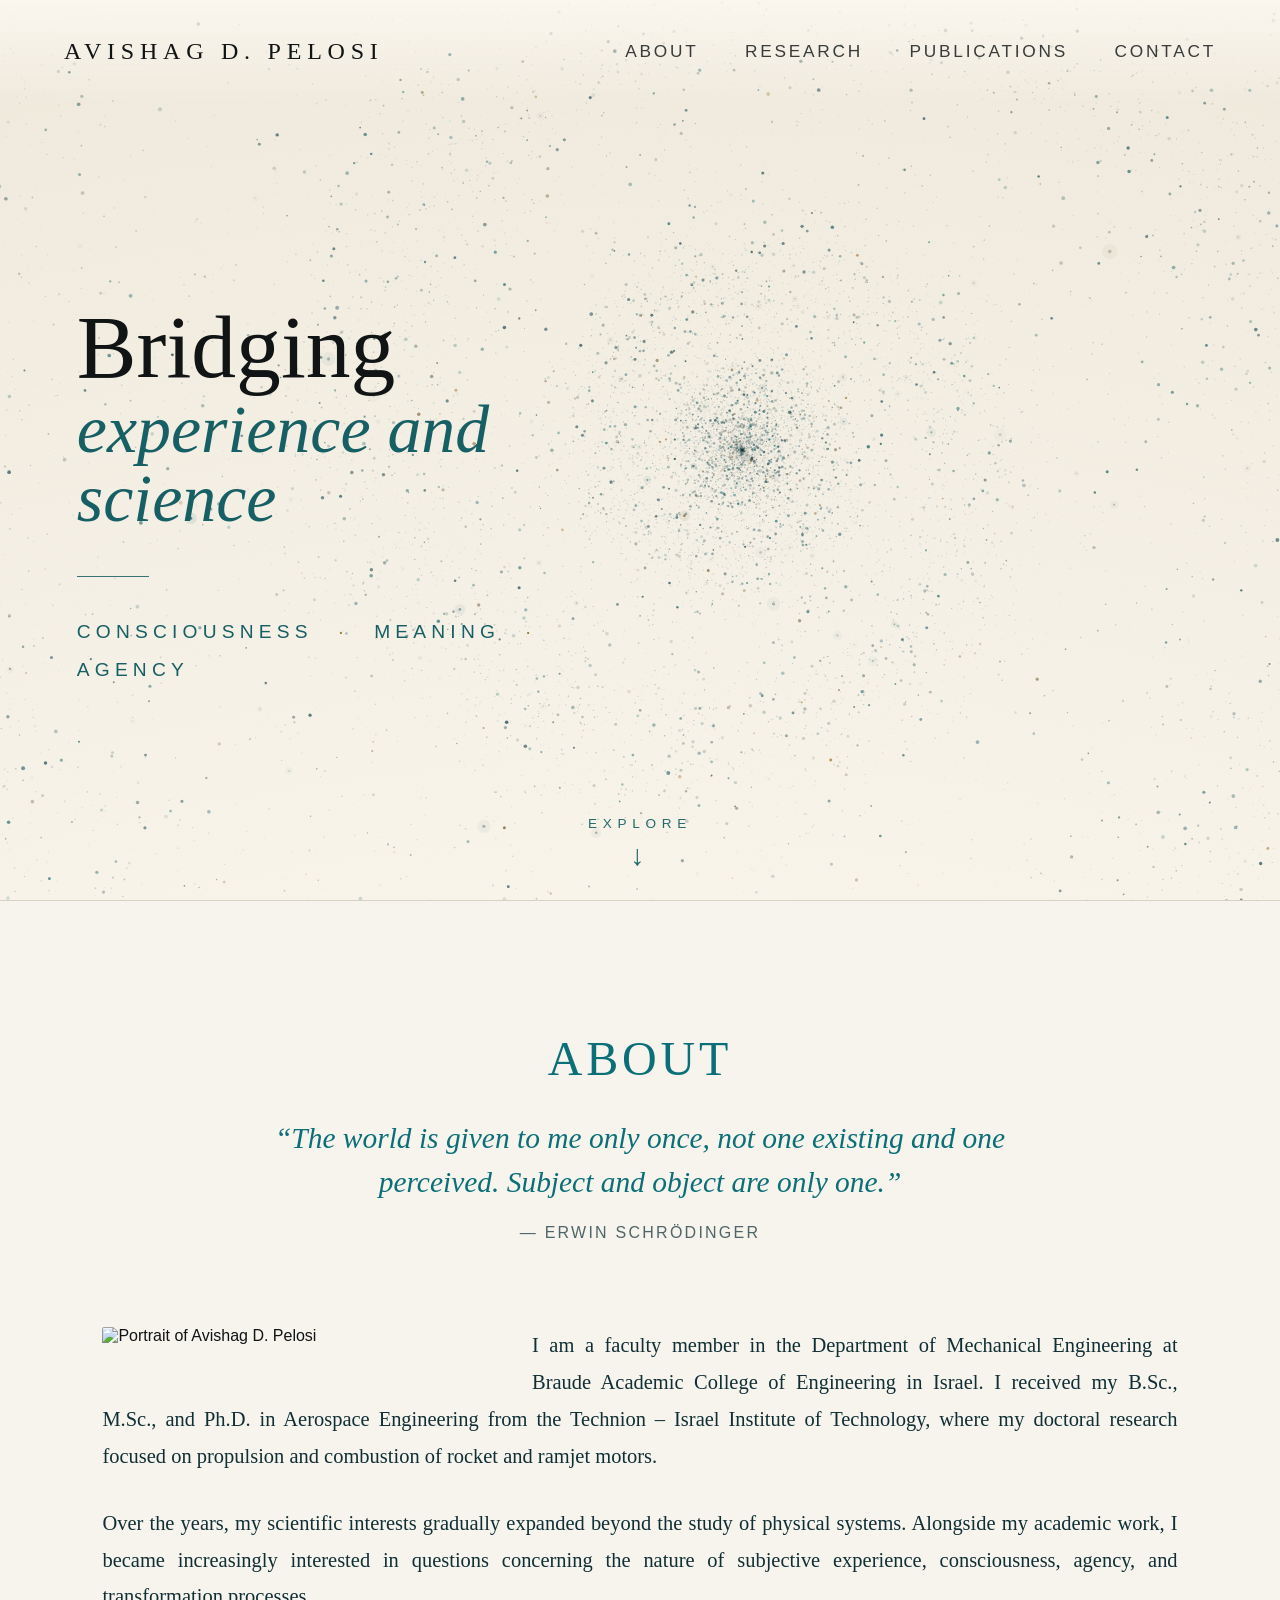
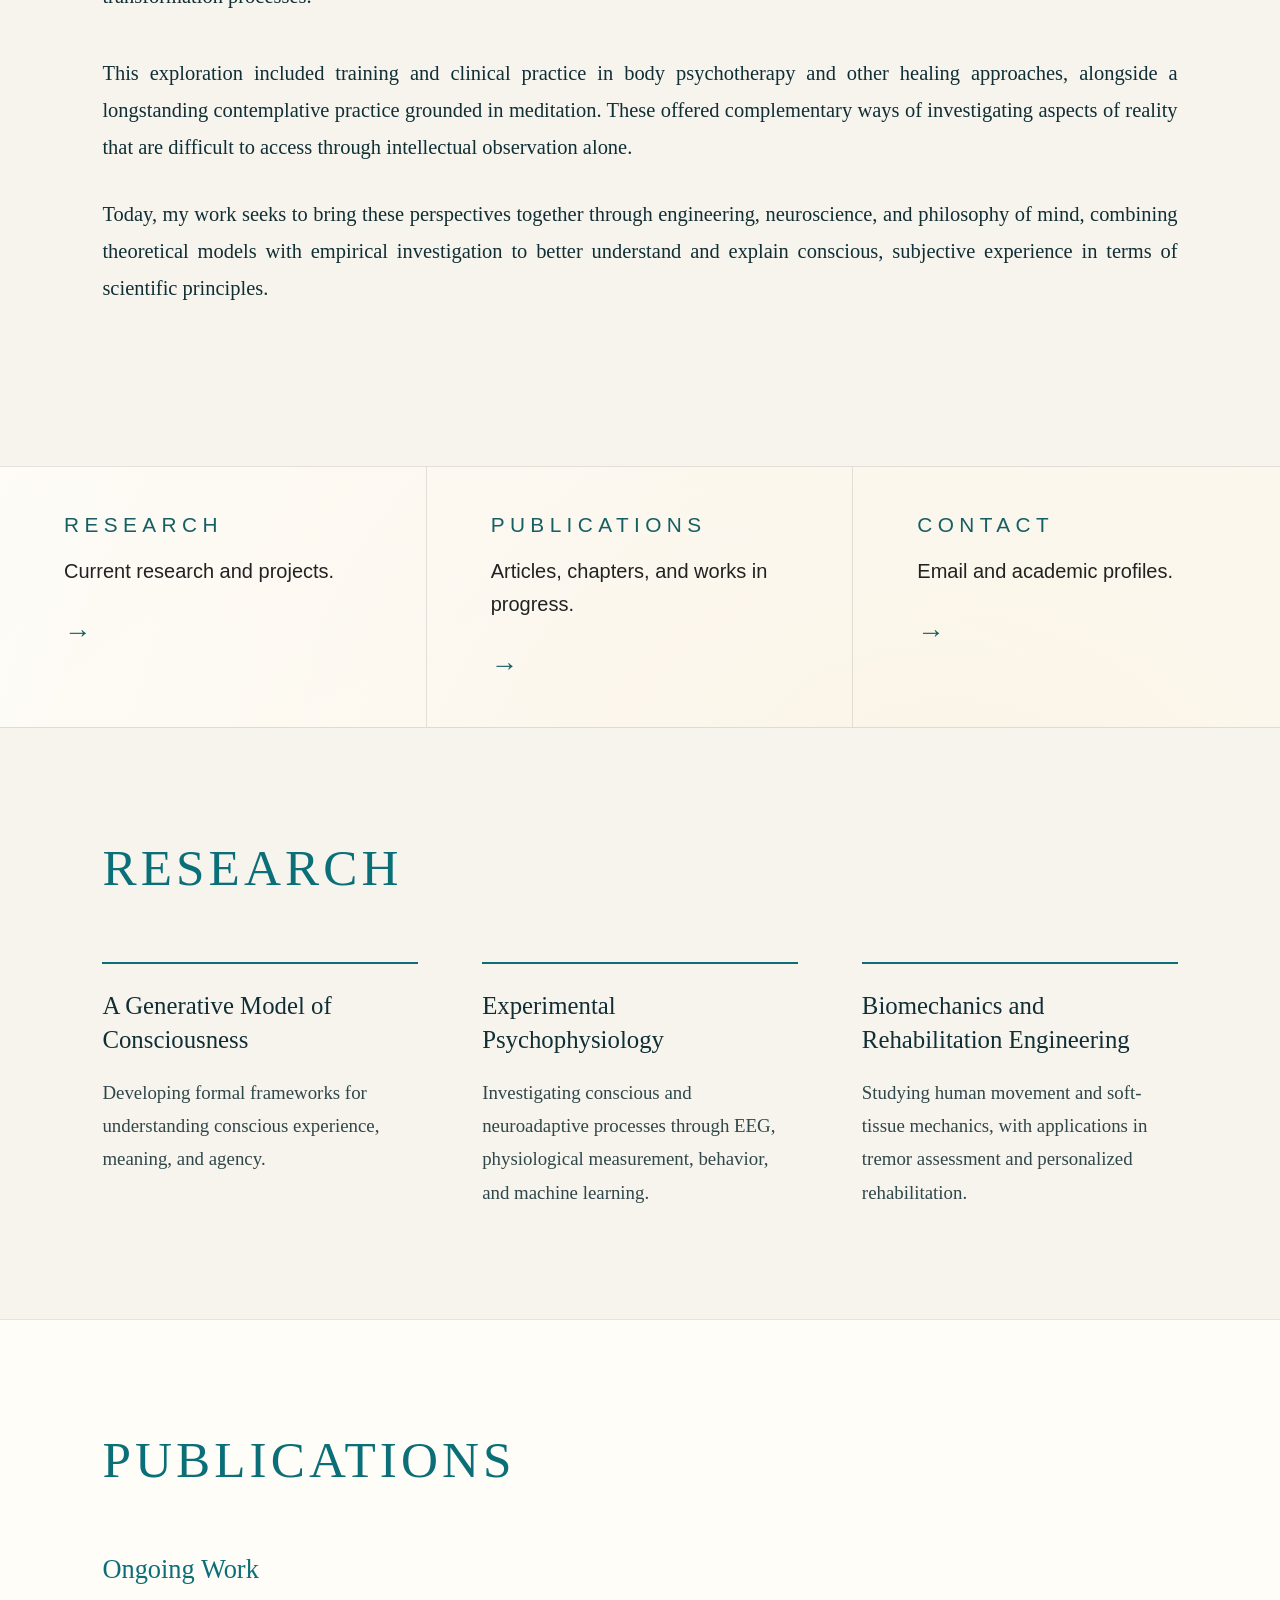
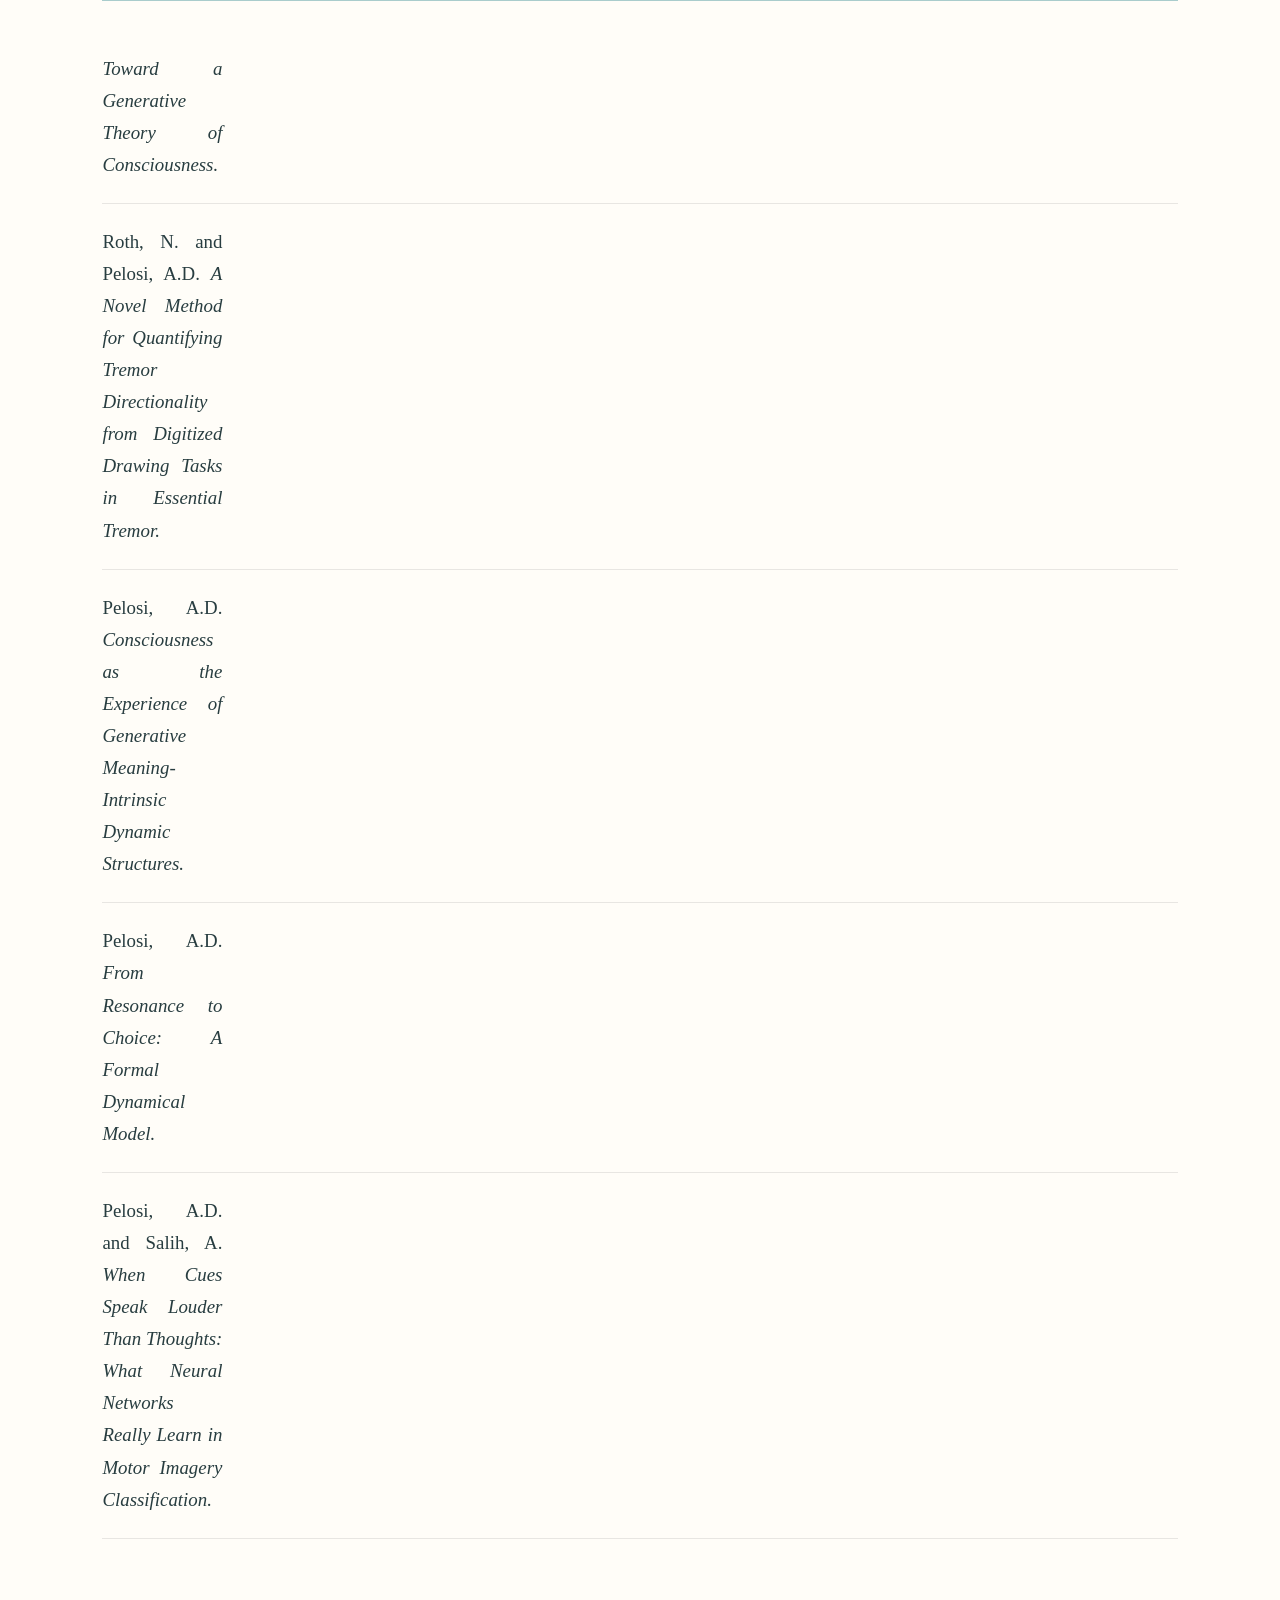
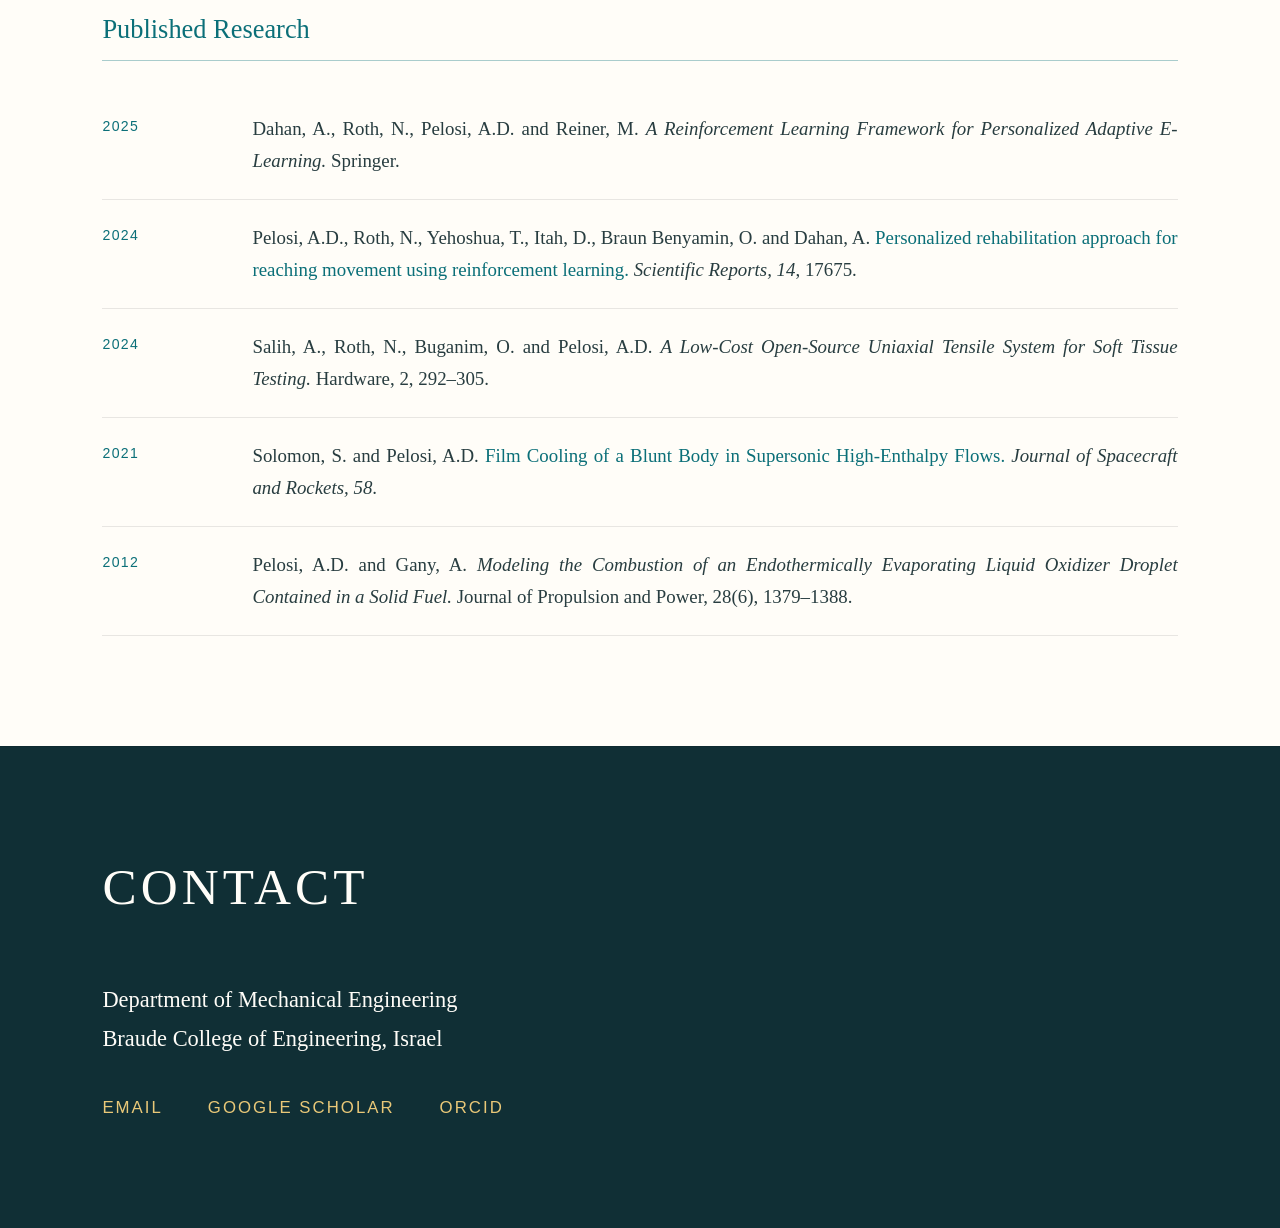
==== index.html @ ce76a34d "Revise research topics and publication details Updated research areas and publication titles for cla" ====
<!DOCTYPE html>
<html lang="en">
<head>
  <meta charset="UTF-8" />
  <meta name="viewport" content="width=device-width, initial-scale=1.0" />
  <title>Avishag D. Pelosi</title>
  <link rel="stylesheet" href="style.css" />
</head>

<body>
  <header>
    <div class="name">Avishag D. Pelosi</div>
    <nav>
      <a href="#about">About</a>
      <a href="#research">Research</a>
      <a href="#publications">Publications</a>
      <a href="#contact">Contact</a>
    </nav>
  </header>

  <main class="hero">
    <section class="hero-text">
      <h1>
        <span>Bridging</span>
        <em>experience and science</em>
      </h1>

      <div class="line"></div>

      <div class="keywords">
        Consciousness <b>·</b> Meaning <b>·</b> Agency
      </div>
    </section>

<section class="symbol-wrap spiral-wrap">
      <canvas id="genesisCanvas"></canvas>
    </section>

    <div class="explore">
      Explore
      <span>↓</span>
    </div>
  </main>

<section id="about" class="about-section">
  <div class="about-title">
    <h2>About</h2>

    <p class="about-quote">
  “The world is given to me only once, not one existing and one perceived.
  Subject and object are only one.”
</p>

<p class="quote-author">— Erwin Schrödinger</p>
  
  </div>

  <div class="about-content">
    <div class="about-photo">
      <img src="portrait.jpg" alt="Portrait of Avishag D. Pelosi">
    </div>

    <div class="about-text">
      <p>
        I am a faculty member in the Department of Mechanical
        Engineering at Braude Academic College of Engineering in Israel.
        I received my B.Sc., M.Sc., and Ph.D. in Aerospace
        Engineering from the Technion – Israel Institute of
        Technology, where my doctoral research focused on
        propulsion and combustion of rocket and ramjet motors.
      </p>

      <p>
        Over the years, my scientific interests gradually
        expanded beyond the study of physical systems.
        Alongside my academic work, I became increasingly
        interested in questions concerning the nature of subjective experience,
        consciousness, agency, and transformation processes.
      </p>

      <p>
        This exploration included training and clinical practice in 
        body psychotherapy and other healing approaches, 
        alongside a longstanding contemplative practice grounded in meditation. 
        These offered complementary ways of investigating aspects of reality 
        that are difficult to access through intellectual observation alone.
      </p>

       <p>
        Today, my work seeks to bring these perspectives together
        through engineering, neuroscience, and philosophy of
        mind, combining theoretical models with empirical
        investigation to better understand and explain conscious, subjective 
        experience in terms of scientific principles. 
      </p>
    </div>
  </div>
</section>

<section class="cards">
  <div class="card">
    <h2>Research</h2>
    <p>Current research and projects.</p>
    <a class="card-arrow" href="#research" aria-label="Go to Research">→</a>
  </div>

  <div class="card">
    <h2>Publications</h2>
    <p>Articles, chapters, and works in progress.</p>
    <a class="card-arrow" href="#publications" aria-label="Go to Publications">→</a>
  </div>

  <div class="card">
    <h2>Contact</h2>
    <p>Email and academic profiles.</p>
    <a class="card-arrow" href="#contact" aria-label="Go to Contact">→</a>
  </div>
</section>


<section id="research" class="detail-section research-section">
  <div class="section-inner">

    <h2>Research</h2>

    <div class="research-grid">

      <article class="research-area">
        <h3>A Generative Model of Consciousness</h3>
        <p>
          Developing formal frameworks for understanding conscious
          experience, meaning, and agency.
        </p>
      </article>

      <article class="research-area">
        <h3>Experimental Psychophysiology</h3>
        <p>
          Investigating conscious and neuroadaptive processes through
          EEG, physiological measurement, behavior, and machine learning.
        </p>
      </article>

      <article class="research-area">
        <h3>Biomechanics and Rehabilitation Engineering</h3>
        <p>
          Studying human movement and soft-tissue mechanics, 
          with applications in tremor assessment and personalized
          rehabilitation.
        </p>
      </article>

    </div>
  </div>
</section>


<section id="publications" class="detail-section publications-section">
  <div class="section-inner">

    <h2>Publications</h2>

    <div class="publication-group">
      <h3>Ongoing Work</h3>

      <div class="publication current">
        <p>
          <em>Toward a Generative Theory of Consciousness.</em>
        </p>
      </div>

      <div class="publication current">
        <p>
          Roth, N. and Pelosi, A.D.
          <em>
            A Novel Method for Quantifying Tremor Directionality from
            Digitized Drawing Tasks in Essential Tremor.
          </em>
        </p>
      </div>

      <div class="publication current">
        <p>
          Pelosi, A.D.
          <em>
            Consciousness as the Experience of Generative
            Meaning-Intrinsic Dynamic Structures.
          </em>
        </p>
      </div>

      <div class="publication current">
        <p>
          Pelosi, A.D.
          <em>
            From Resonance to Choice: A Formal Dynamical Model.
          </em>
        </p>
      </div>

      <div class="publication current">
        <p>
          Pelosi, A.D. and Salih, A.
          <em>
            When Cues Speak Louder Than Thoughts: What Neural Networks
            Really Learn in Motor Imagery Classification.
          </em>
        </p>
      </div>
    </div>


    <div class="publication-group">
      <h3>Published Research</h3>

      <div class="publication published">
        <span class="publication-year">2025</span>
        <p>
          Dahan, A., Roth, N., Pelosi, A.D. and Reiner, M.
          <em>
            A Reinforcement Learning Framework for Personalized Adaptive
            E-Learning.
          </em>
          Springer.
        </p>
      </div>

      <div class="publication published">
        <span class="publication-year">2024</span>
        <p>
          Pelosi, A.D., Roth, N., Yehoshua, T., Itah, D.,
          Braun Benyamin, O. and Dahan, A.
          <a href="https://doi.org/10.1038/s41598-024-64514-6"
             target="_blank"
             rel="noopener">
            Personalized rehabilitation approach for reaching movement
            using reinforcement learning.
          </a>
          <em>Scientific Reports, 14</em>, 17675.
        </p>
      </div>

      <div class="publication published">
        <span class="publication-year">2024</span>
        <p>
          Salih, A., Roth, N., Buganim, O. and Pelosi, A.D.
          <em>
            A Low-Cost Open-Source Uniaxial Tensile System for Soft
            Tissue Testing.
          </em>
          Hardware, 2, 292–305.
        </p>
      </div>

      <div class="publication published">
        <span class="publication-year">2021</span>
        <p>
          Solomon, S. and Pelosi, A.D.
          <a href="https://doi.org/10.2514/1.A34865"
             target="_blank"
             rel="noopener">
            Film Cooling of a Blunt Body in Supersonic High-Enthalpy Flows.
          </a>
          <em>Journal of Spacecraft and Rockets, 58</em>.
        </p>
      </div>

      <div class="publication published">
        <span class="publication-year">2012</span>
        <p>
          Pelosi, A.D. and Gany, A.
          <em>
            Modeling the Combustion of an Endothermically Evaporating
            Liquid Oxidizer Droplet Contained in a Solid Fuel.
          </em>
          Journal of Propulsion and Power, 28(6), 1379–1388.
        </p>
      </div>
    </div>

  </div>
</section>


<section id="contact" class="detail-section contact-section">
  <div class="section-inner">

    <h2>Contact</h2>

    <p class="contact-affiliation">
      Department of Mechanical Engineering<br>
      Braude College of Engineering, Israel
    </p>

    <div class="contact-links">
      <a href="mailto:avishagp@braude.ac.il">Email</a>

      <a href="https://scholar.google.com/citations?user=kz9QaCMAAAAJ&hl=en"
         target="_blank" rel="noopener">
        Google Scholar
      </a>

      <a href="https://orcid.org/0009-0005-5519-5946"
         target="_blank" rel="noopener">
        ORCID
      </a>
    </div>

  </div>
</section>

  <script src="spiral.js"></script>
</body>
</html>
---- style.css ----
* { box-sizing: border-box; }

html { scroll-behavior: smooth; }

body {
  margin: 0;
  background:
    radial-gradient(circle at 74% 42%, rgba(221, 169, 74, 0.20), transparent 30%),
    radial-gradient(circle at center, #fffdf8 0%, #faf6ed 62%, #efe9dc 100%);
  color: #101414;
  font-family: Arial, sans-serif;
  overflow-x: hidden;
}

header {
  position: fixed;
  top: 0;
  width: 100%;
  padding: 38px 5vw;
  display: flex;
  justify-content: space-between;
  align-items: center;
  z-index: 20;
  background: linear-gradient(to bottom, rgba(250,247,239,0.96), rgba(250,247,239,0));
}

.name {
  font-family: Georgia, serif;
  font-size: 1.5rem;
  letter-spacing: 0.24em;
  text-transform: uppercase;
  white-space: nowrap;
}

nav a {
  margin-left: 42px;
  font-size: 1.08rem;
  letter-spacing: 0.16em;
  text-transform: uppercase;
  color: #101414;
  text-decoration: none;
  opacity: 0.82;
}

nav a:hover {
  color: #165f64;
  opacity: 1;
}

.hero {
  min-height: 100vh;
  padding: 120px 5vw 30px;
  display: grid;
  grid-template-columns: 0.9fr 1.1fr;
  align-items: center;
  gap: 3vw;
  position: relative;
}

.hero-text {
  padding-left: 1vw;
  z-index: 2;
}

h1 {
  margin: 0;
  font-family: Georgia, serif;
  font-weight: 400;
  line-height: 1.02;
}

h1 span {
  display: block;
  font-size: clamp(3.8rem, 7vw, 7.3rem);
}

h1 em {
  display: block;
  margin-top: 0.05em;
  font-size: clamp(2.6rem, 5.3vw, 5.4rem);
  color: #165f64;
  font-style: italic;
}

.line {
  width: 72px;
  height: 1px;
  background: #165f64;
  margin: 42px 0 36px;
  opacity: 0.85;
}

.keywords {
  font-size: 1.2rem;
  letter-spacing: 0.27em;
  text-transform: uppercase;
  color: #165f64;
  font-weight: 500;
  line-height: 2;
}

.keywords b {
  margin: 0 15px;
  color: #9c7a3a;
  font-weight: 400;
}

.symbol-wrap {
  position: relative;
  width: min(820px, 56vw);
  aspect-ratio: 1 / 1;
  justify-self: center;
}
.spiral-wrap {
  position: absolute;
  inset: 0;
  width: 100%;
  height: 100%;
  aspect-ratio: auto;
  margin: 0;
  transform: none;
  z-index: 0;
  pointer-events: none;
  overflow: hidden;
}

#genesisCanvas {
  width: 100%;
  height: 100%;
  display: block;
}

.explore {
  position: absolute;
  left: 50%;
  bottom: 28px;
  transform: translateX(-50%);
  font-size: 0.85rem;
  letter-spacing: 0.42em;
  text-transform: uppercase;
  color: #165f64;
  opacity: 0.92;
  text-align: center;
}

.explore span {
  display: block;
  margin-top: 8px;
  font-size: 1.8rem;
  animation: arrow 2.4s ease-in-out infinite;
}

@keyframes arrow {
  0%, 100% { transform: translateY(0); opacity: 0.35; }
  50% { transform: translateY(8px); opacity: 0.9; }
}

.cards {
  display: grid;
  grid-template-columns: repeat(3, 1fr);
  border-top: 1px solid rgba(0,0,0,0.10);
  background: rgba(255,255,255,0.42);
}

.card {
  padding: 46px 5vw;
  border-right: 1px solid rgba(0,0,0,0.10);
  min-height: 210px;
}

.card:last-child { border-right: none; }

.card h2 {
  margin: 0 0 18px;
  font-size: 1.3rem;
  letter-spacing: 0.26em;
  text-transform: uppercase;
  color: #165f64;
  font-weight: 500;
}

.card p {
  margin: 0;
  font-size: 1.25rem;
  line-height: 1.65;
  color: #222;
  max-width: 330px;
}

.card div {
  margin-top: 28px;
  color: #165f64;
  font-size: 1.7rem;
}


.about-section {
  padding: 130px 8vw;
  background: #f7f4ee;
  border-top: 1px solid #d8d1c4;
  scroll-margin-top: 90px;
}

.about-title {
  max-width: 900px;
  margin: 0 auto 85px;
  text-align: center;
}

.about-title h2 {
  margin: 0 0 30px;
  font-family: Georgia, serif;
  font-size: clamp(2.4rem, 4vw, 3rem);
  font-weight: 400;
  letter-spacing: 0.08em;
  text-transform: uppercase;
  color: #0b6f78;
}

.about-quote {
  max-width: 820px;
  margin: 0 auto;
  font-family: Georgia, serif;
  font-size: clamp(1.45rem, 2.3vw, 1.9rem);
  font-style: italic;
  color: #0b6f78;
  line-height: 1.5;
}

.about-content {
  width: min(1250px, 100%);
  margin: 0 auto;
}


.about-photo {
  float: left;
  width: min(340px, 32%);
  margin: 0 clamp(50px, 7vw, 100px) 35px 0;
}

.about-photo img {
  display: block;
  width: 100%;
  height: auto;
  border-radius: 2px;
  object-fit: cover;
}

.about-content::after {
  content: "";
  display: block;
  clear: both;
}

.about-text {
  min-width: 0;
  font-family: Georgia, serif;
  font-size: clamp(1.25rem, 1.6vw, 1.4rem);
  line-height: 1.8;
  color: #102f35;
}


.about-text p {
  margin: 0 0 30px;
  text-align: justify;
  text-justify: inter-word;
  hyphens: auto;
}

.about-text p:first-child {
  margin-top: 0;
}
.about-text p:nth-child(3) {
  clear: both;
  padding-top: 10px;
}
#research,
#publications,
#contact {
  scroll-margin-top: 110px;
}

.quote-author {
  margin: 20px 0 0;
  font-size: 1rem;
  font-style: normal;
  letter-spacing: 0.14em;
  text-transform: uppercase;
  color: #102f35;
  opacity: 0.72;
}
.card-arrow {
  display: inline-block;
  margin-top: 28px;
  color: #165f64;
  font-size: 1.7rem;
  text-decoration: none;
  transition: transform 0.25s ease;
}

.card-arrow:hover {
  transform: translateX(7px);
}


/* Detailed sections */

.detail-section {
  padding: 110px 8vw;
  scroll-margin-top: 90px;
  border-top: 1px solid rgba(0, 0, 0, 0.10);
}

.section-inner {
  width: min(1250px, 100%);
  margin: 0 auto;
}

.detail-section h2 {
  margin: 0 0 65px;
  font-family: Georgia, serif;
  font-size: clamp(2.3rem, 4vw, 3.2rem);
  font-weight: 400;
  letter-spacing: 0.08em;
  text-transform: uppercase;
  color: #0b6f78;
}


/* Research */

.research-section {
  background: #f7f4ee;
}

.research-grid {
  display: grid;
  grid-template-columns: repeat(3, 1fr);
  gap: clamp(35px, 5vw, 70px);
}

.research-area {
  padding-top: 25px;
  border-top: 2px solid #0b6f78;
}

.research-area h3 {
  margin: 0 0 20px;
  font-family: Georgia, serif;
  font-size: 1.55rem;
  font-weight: 400;
  line-height: 1.35;
  color: #102f35;
}

.research-area p {
  margin: 0;
  font-family: Georgia, serif;
  font-size: clamp(1.18rem, 1.35vw, 1.28rem);
  line-height: 1.75;
  color: #30474a;
}


/* Publications */

.publications-section {
  background: #fffdf8;
}

.publication-group {
  margin-bottom: 75px;
}

.publication-group:last-child {
  margin-bottom: 0;
}

.publication-group h3 {
  margin: 0 0 30px;
  padding-bottom: 15px;
  border-bottom: 1px solid rgba(11, 111, 120, 0.35);
  font-family: Georgia, serif;
  font-size: 1.65rem;
  font-weight: 400;
  color: #0b6f78;
}

.publication {
  display: grid;
  grid-template-columns: 120px minmax(0, 1fr);
  gap: 30px;
  padding: 22px 0;
  border-bottom: 1px solid rgba(0, 0, 0, 0.09);
}

.publication p {
  margin: 0;
  font-family: Georgia, serif;
 font-size: 1.18rem;
 line-height: 1.7;
  color: #283d40;
  text-align: justify;
  text-justify: inter-word;
  hyphens: auto;
}

.publication-status,
.publication-year {
  padding-top: 3px;
  font-size: 0.88rem;
  line-height: 1.5;
  letter-spacing: 0.1em;
  text-transform: uppercase;
  color: #0b6f78;
}

.publication a {
  color: #0b6f78;
  text-decoration: none;
}

.publication a:hover {
  text-decoration: underline;
}


/* Contact */

.contact-section {
  background: #102f35;
  color: #fffdf8;
}

.contact-section h2 {
  color: #fffdf8;
}

.contact-affiliation {
  margin: 0 0 40px;
  font-family: Georgia, serif;
  font-size: 1.4rem;
  line-height: 1.7;
}

.contact-links {
  display: flex;
  flex-wrap: wrap;
  gap: 25px 45px;
}

.contact-links a {
  color: #e9c878;
  font-size: 1.05rem;
  letter-spacing: 0.12em;
  text-transform: uppercase;
  text-decoration: none;
}

.contact-links a:hover {
  color: #ffffff;
}


/* Mobile layout */

/* Desktop styles above */


@media (max-width: 950px) {
  /* Header, hero and cards */

  header {
    position: absolute;
    flex-direction: column;
    gap: 18px;
  }

  nav a {
    margin: 0 10px;
    font-size: 0.88rem;
  }

  .hero {
    grid-template-columns: 1fr;
    text-align: center;
    padding-top: 155px;
  }

  .line {
    margin: 32px auto 28px;
  }

  .symbol-wrap {
    width: min(760px, 94vw);
    margin-top: -16px;
  }
.spiral-wrap {
  position: absolute;
  inset: 0;
  width: 100%;
  height: 100%;
  margin: 0;
  transform: none;
}
  .explore {
    position: relative;
    left: auto;
    bottom: auto;
    transform: none;
    margin-top: -18px;
  }

  .cards {
    grid-template-columns: 1fr;
  }

  .card {
    border-right: none;
    border-bottom: 1px solid rgba(0, 0, 0, 0.10);
  }
}


@media (max-width: 800px) {
  /* About */

  .about-section {
    padding: 90px 7vw;
  }

  .about-title {
    margin-bottom: 55px;
  }

  .about-photo {
    float: none;
    width: min(320px, 82vw);
    margin: 0 auto 45px;
  }

  .about-text {
    font-size: 1.15rem;
    line-height: 1.75;
  }

  .about-text p:nth-child(3) {
    padding-top: 0;
  }

  /* General typography */

  .name {
    font-size: 1.25rem;
  }

  nav a {
    font-size: 0.88rem;
  }

  .keywords {
    font-size: 1.05rem;
  }

  .card p {
    font-size: 1.15rem;
  }

  /* Detailed sections */

  .detail-section {
    padding: 80px 7vw;
  }

  .detail-section h2 {
    margin-bottom: 45px;
  }

  .research-grid {
    grid-template-columns: 1fr;
    gap: 45px;
  }

  .research-area p,
  .publication p {
    font-size: 1.12rem;
  }

  .publication {
    grid-template-columns: 1fr;
    gap: 8px;
  }

  .publication-status,
  .publication-year {
    padding-top: 0;
  }

  .contact-links {
    flex-direction: column;
    align-items: flex-start;
  }
}
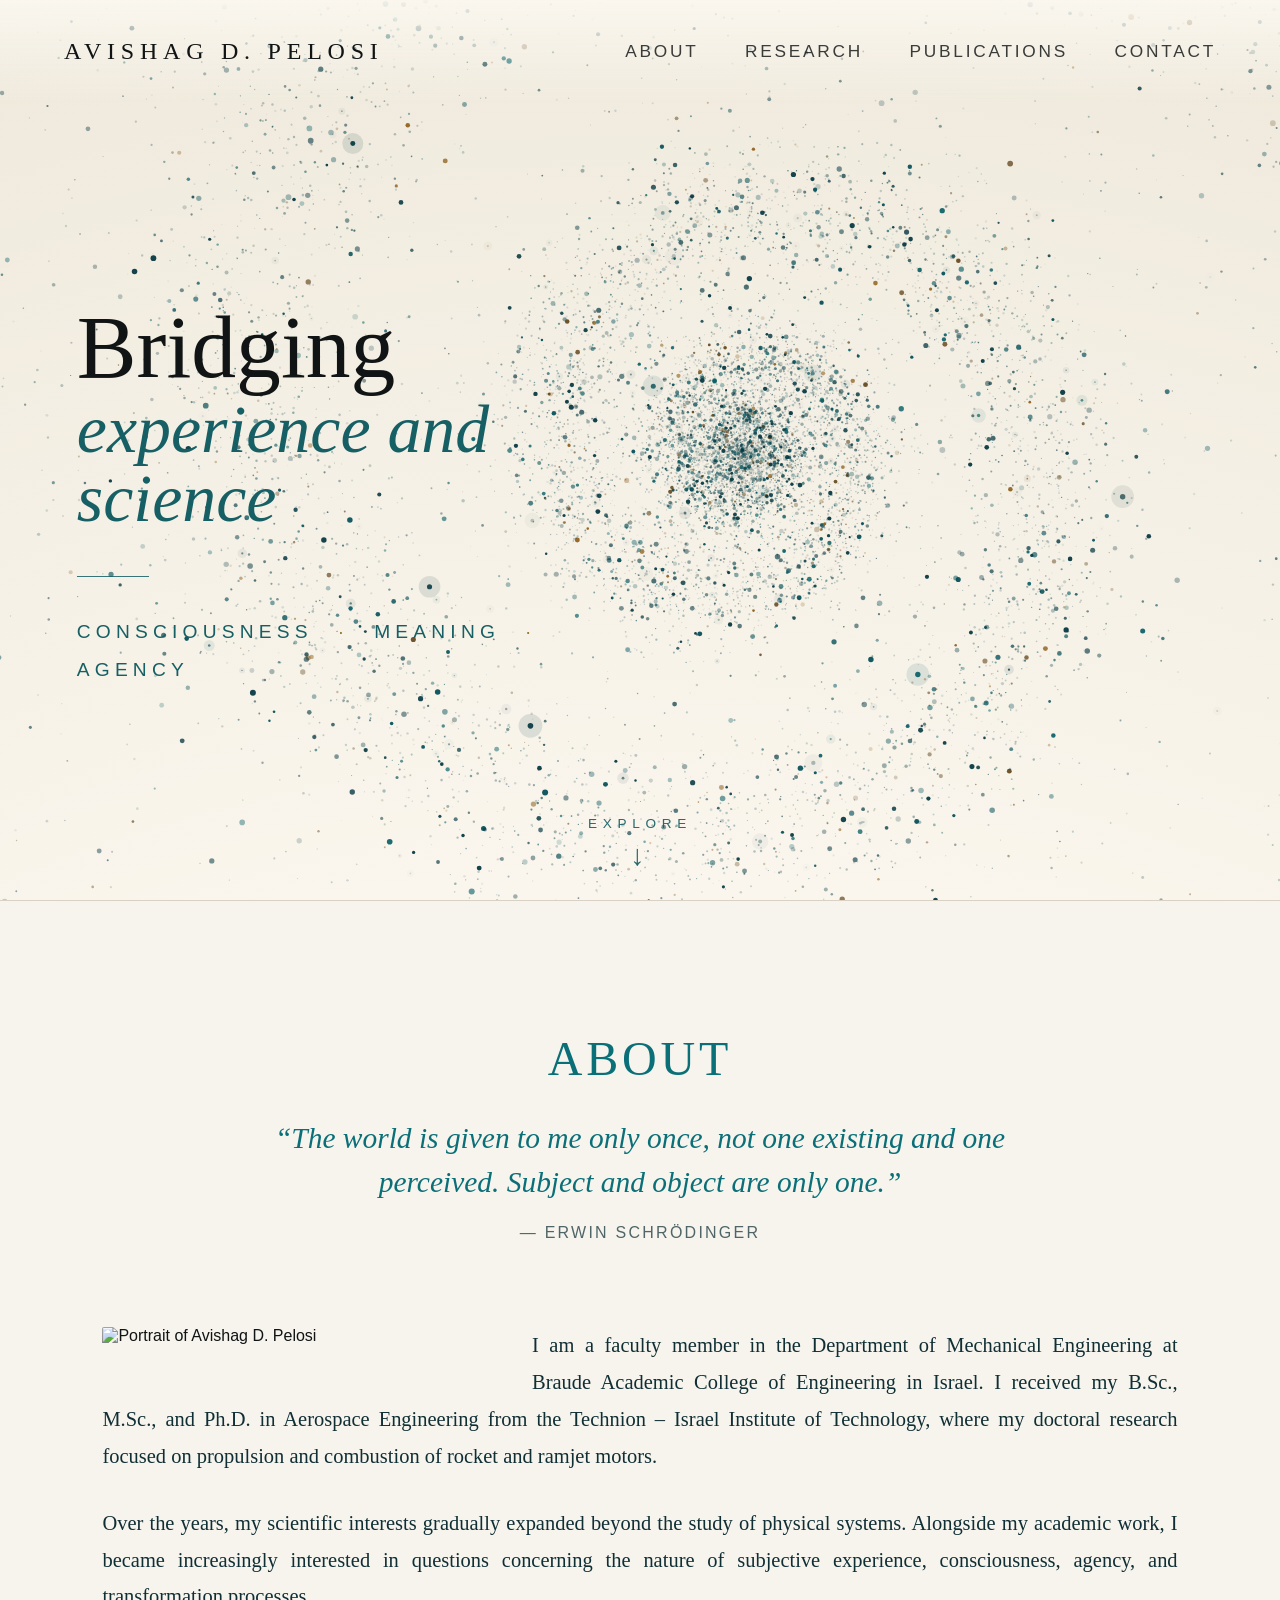
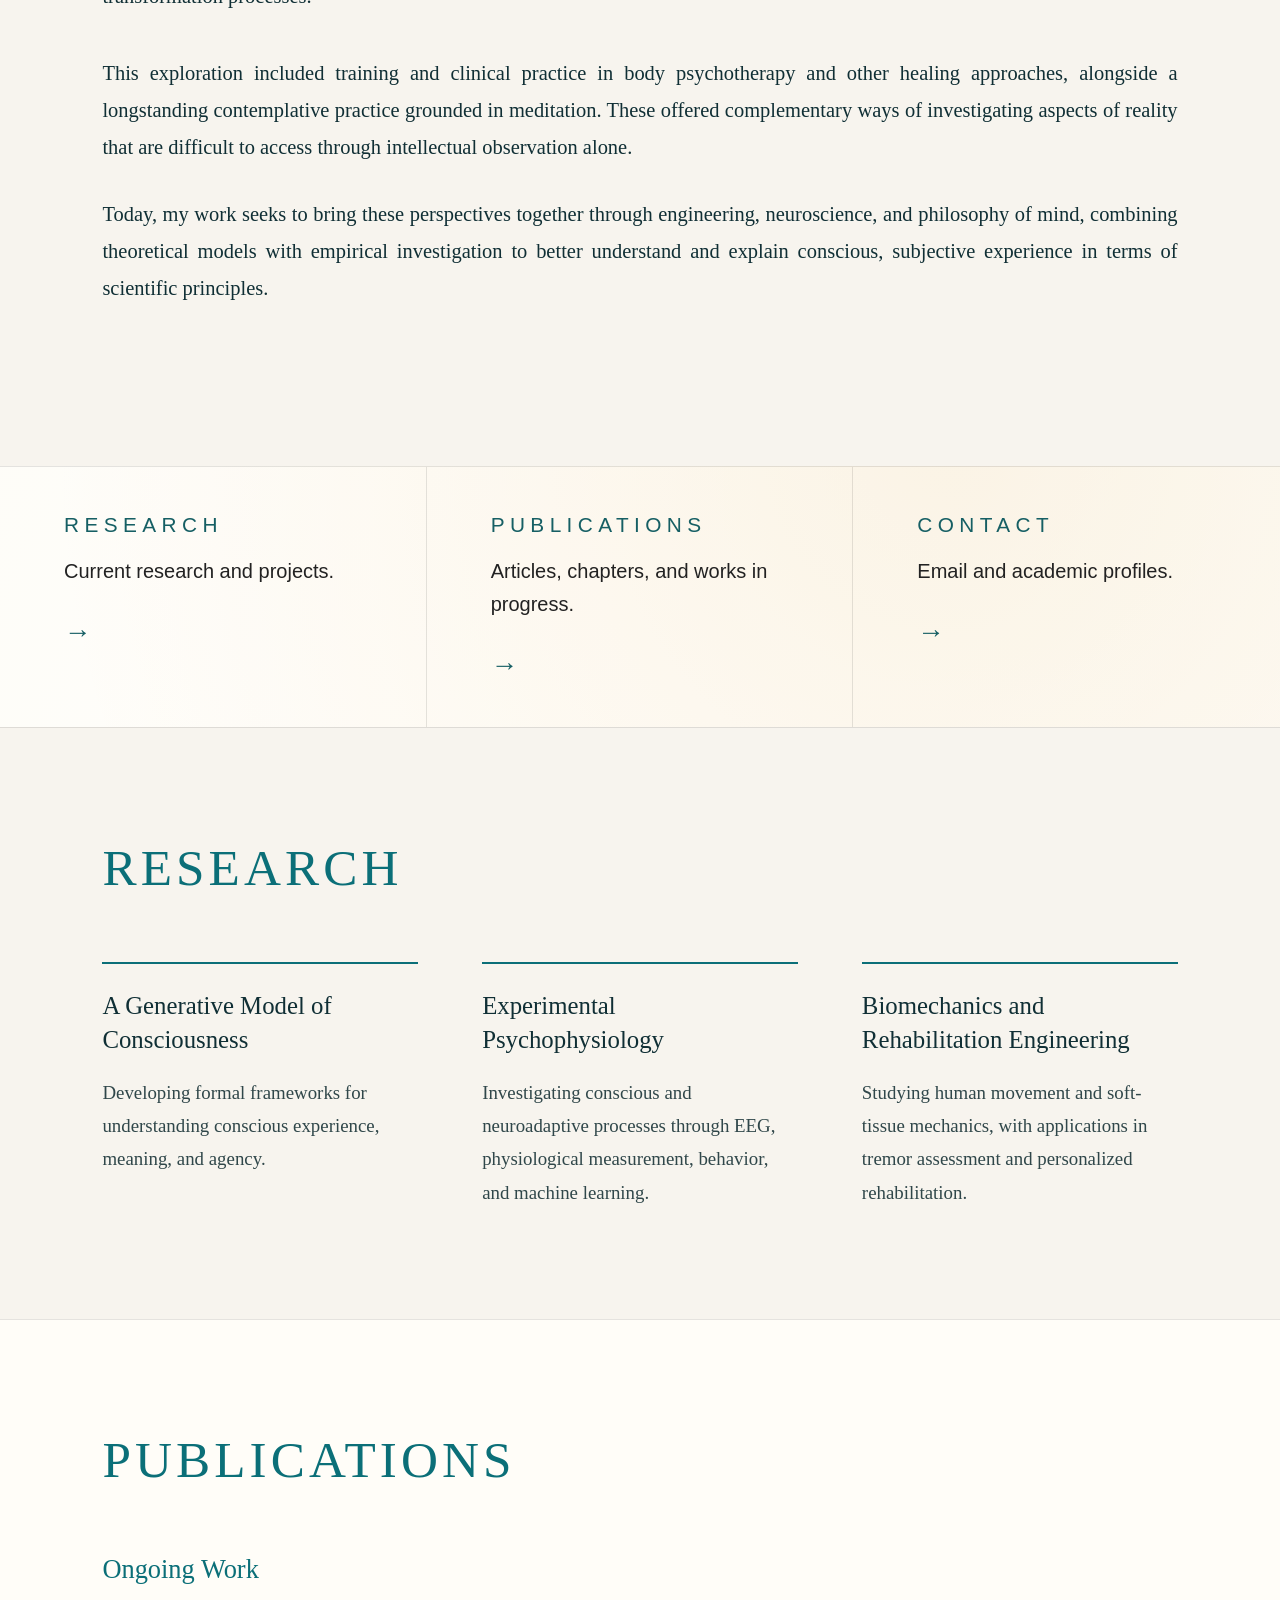
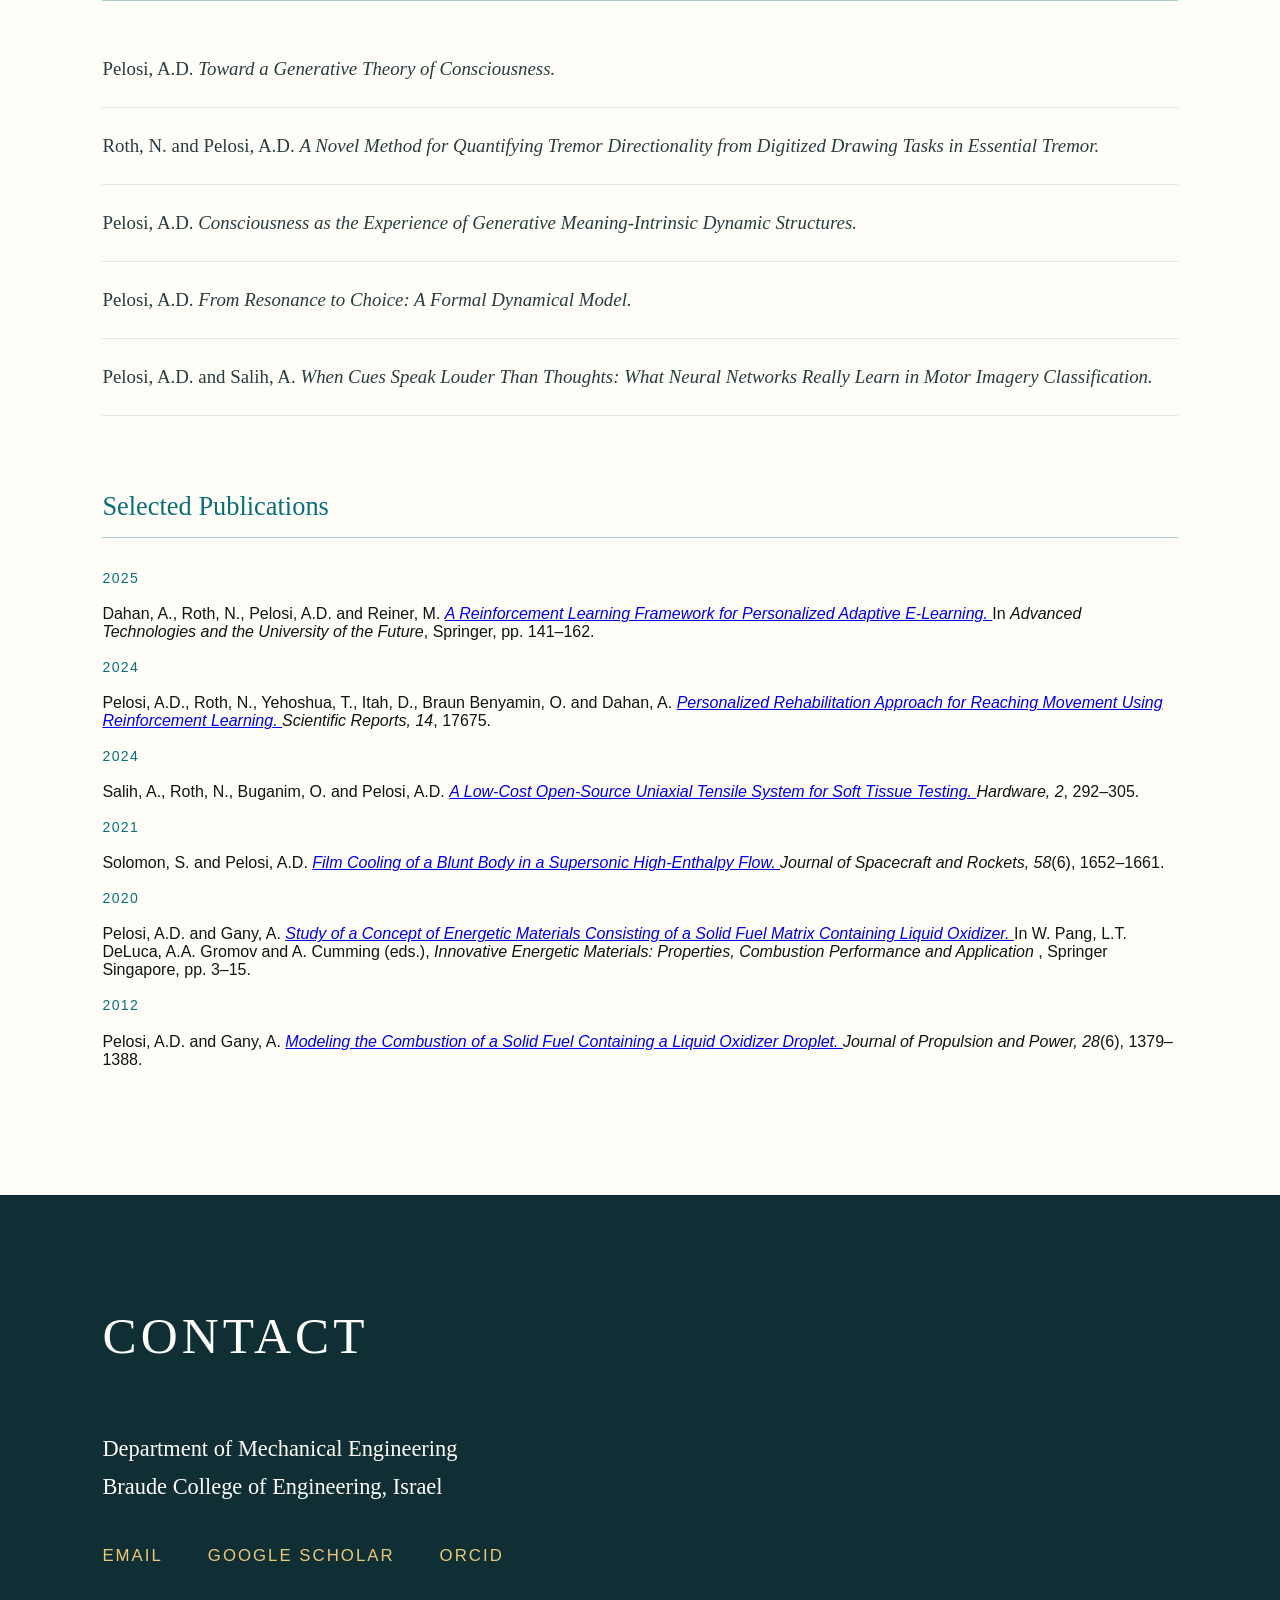
==== commit 0caa6d90: "Update index.html" ====
--- a/index.html
+++ b/index.html
@@ -165,6 +165,7 @@
 
       <div class="publication current">
         <p>
+          Pelosi, A.D.
           <em>Toward a Generative Theory of Consciousness.</em>
         </p>
       </div>
@@ -211,72 +212,109 @@
 
 
     <div class="publication-group">
-      <h3>Published Research</h3>
-
-      <div class="publication published">
+      <h3>Selected Publications</h3>
+
+      <div class="Selected Publications">
         <span class="publication-year">2025</span>
         <p>
-          Dahan, A., Roth, N., Pelosi, A.D. and Reiner, M.
-          <em>
-            A Reinforcement Learning Framework for Personalized Adaptive
-            E-Learning.
-          </em>
-          Springer.
-        </p>
-      </div>
-
-      <div class="publication published">
+      Dahan, A., Roth, N., Pelosi, A.D. and Reiner, M.
+      <a href="https://doi.org/10.1007/978-3-031-71530-3_10"
+         target="_blank"
+         rel="noopener">
+        <em>
+          A Reinforcement Learning Framework for Personalized Adaptive
+          E-Learning.
+        </em>
+      </a>
+      In <em>Advanced Technologies and the University of the Future</em>,
+      Springer, pp. 141–162.
+    </p>
+  </div>
+
+      <div class="Selected Publications">
         <span class="publication-year">2024</span>
         <p>
-          Pelosi, A.D., Roth, N., Yehoshua, T., Itah, D.,
-          Braun Benyamin, O. and Dahan, A.
-          <a href="https://doi.org/10.1038/s41598-024-64514-6"
-             target="_blank"
-             rel="noopener">
-            Personalized rehabilitation approach for reaching movement
-            using reinforcement learning.
-          </a>
-          <em>Scientific Reports, 14</em>, 17675.
-        </p>
-      </div>
-
-      <div class="publication published">
+      Pelosi, A.D., Roth, N., Yehoshua, T., Itah, D.,
+      Braun Benyamin, O. and Dahan, A.
+      <a href="https://doi.org/10.1038/s41598-024-64514-6"
+         target="_blank"
+         rel="noopener">
+        <em>
+          Personalized Rehabilitation Approach for Reaching Movement
+          Using Reinforcement Learning.
+        </em>
+      </a>
+      <em>Scientific Reports, 14</em>, 17675.
+    </p>
+  </div>
+      
+      <div class="Selected Publications">
         <span class="publication-year">2024</span>
-        <p>
-          Salih, A., Roth, N., Buganim, O. and Pelosi, A.D.
-          <em>
-            A Low-Cost Open-Source Uniaxial Tensile System for Soft
-            Tissue Testing.
-          </em>
-          Hardware, 2, 292–305.
-        </p>
-      </div>
-
-      <div class="publication published">
+         <p>
+      Salih, A., Roth, N., Buganim, O. and Pelosi, A.D.
+      <a href="https://doi.org/10.3390/hardware2040015"
+         target="_blank"
+         rel="noopener">
+        <em>
+          A Low-Cost Open-Source Uniaxial Tensile System for Soft
+          Tissue Testing.
+        </em>
+      </a>
+      <em>Hardware, 2</em>, 292–305.
+    </p>
+  </div>
+
+      <div class="Selected Publications">
         <span class="publication-year">2021</span>
-        <p>
-          Solomon, S. and Pelosi, A.D.
-          <a href="https://doi.org/10.2514/1.A34865"
-             target="_blank"
-             rel="noopener">
-            Film Cooling of a Blunt Body in Supersonic High-Enthalpy Flows.
-          </a>
-          <em>Journal of Spacecraft and Rockets, 58</em>.
-        </p>
-      </div>
-
-      <div class="publication published">
+         <p>
+      Solomon, S. and Pelosi, A.D.
+      <a href="https://doi.org/10.2514/1.A34865"
+         target="_blank"
+         rel="noopener">
+        <em>
+          Film Cooling of a Blunt Body in a Supersonic High-Enthalpy Flow.
+        </em>
+      </a>
+      <em>Journal of Spacecraft and Rockets, 58</em>(6), 1652–1661.
+    </p>
+  </div>
+
+<div class="Selected Publications">
+  <span class="publication-year">2020</span>
+  <p>
+    Pelosi, A.D. and Gany, A.
+    <a href="https://doi.org/10.1007/978-981-15-4831-4_1"
+       target="_blank"
+       rel="noopener">
+      <em>
+        Study of a Concept of Energetic Materials Consisting of a Solid
+        Fuel Matrix Containing Liquid Oxidizer.
+      </em>
+    </a>
+    In W. Pang, L.T. DeLuca, A.A. Gromov and A. Cumming (eds.),
+    <em>
+      Innovative Energetic Materials: Properties, Combustion Performance
+      and Application
+    </em>,
+    Springer Singapore, pp. 3–15.
+  </p>
+</div>
+      
+      <div class="Selected Publications">
         <span class="publication-year">2012</span>
         <p>
-          Pelosi, A.D. and Gany, A.
-          <em>
-            Modeling the Combustion of an Endothermically Evaporating
-            Liquid Oxidizer Droplet Contained in a Solid Fuel.
-          </em>
-          Journal of Propulsion and Power, 28(6), 1379–1388.
-        </p>
-      </div>
-    </div>
+      Pelosi, A.D. and Gany, A.
+      <a href="https://doi.org/10.2514/1.B34488"
+         target="_blank"
+         rel="noopener">
+        <em>
+          Modeling the Combustion of a Solid Fuel Containing a Liquid
+          Oxidizer Droplet.
+        </em>
+      </a>
+      <em>Journal of Propulsion and Power, 28</em>(6), 1379–1388.
+    </p>
+  </div>
 
   </div>
 </section>
--- a/style.css
+++ b/style.css
@@ -426,6 +426,10 @@
   text-decoration: underline;
 }
 
+.publication.current {
+  display: block;
+}
+
 
 /* Contact */
 
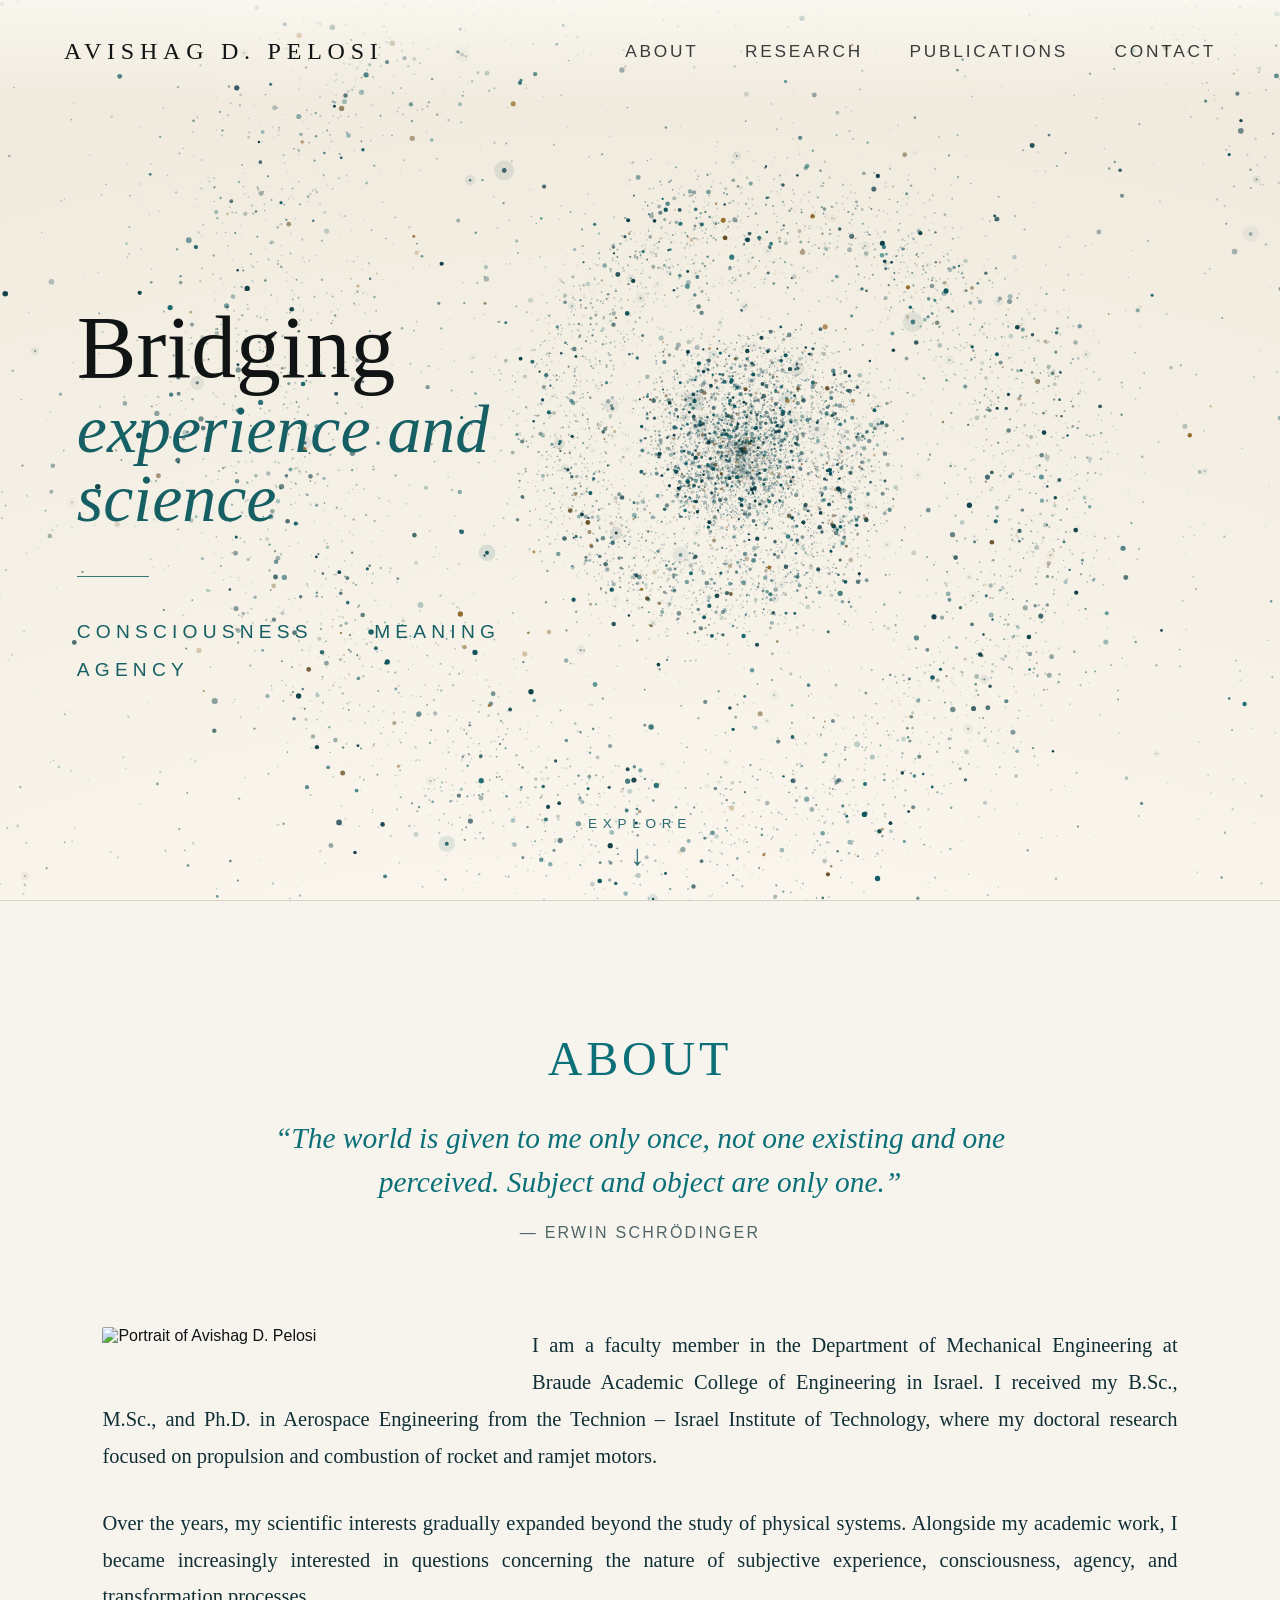
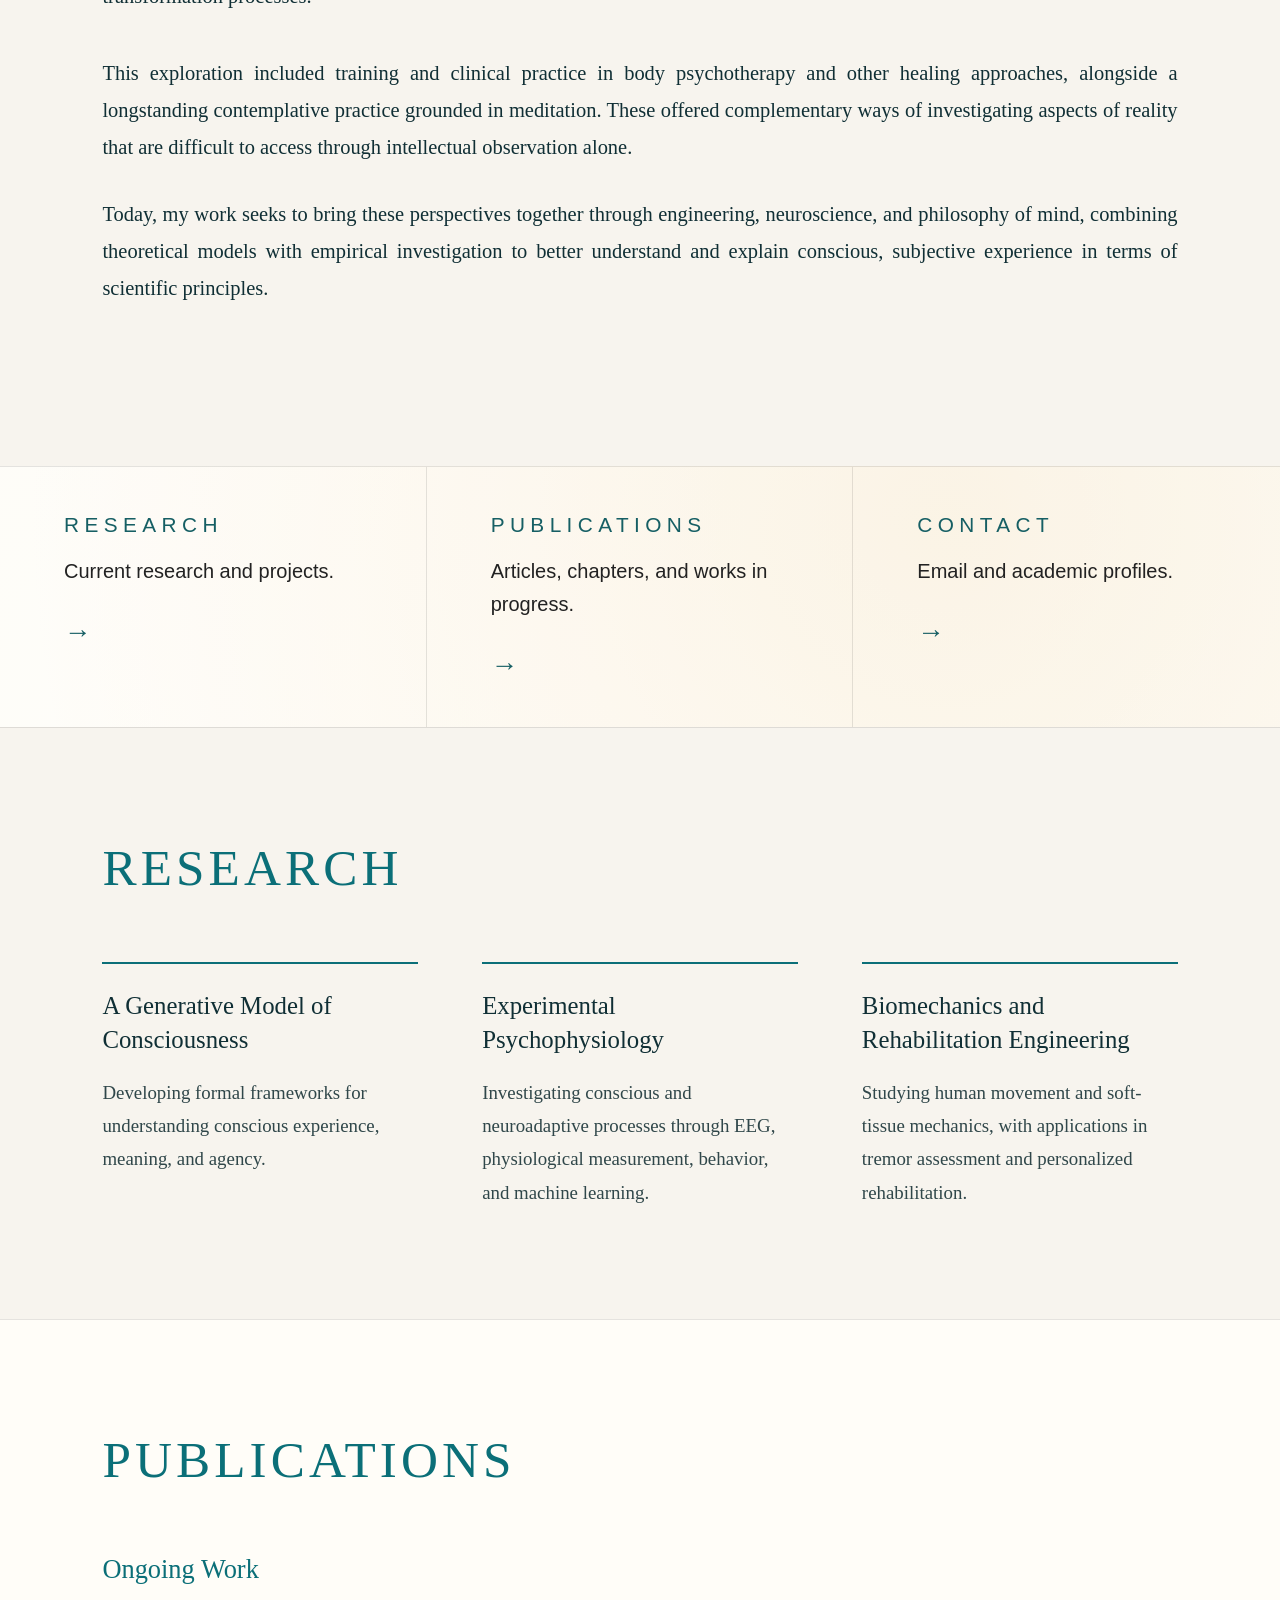
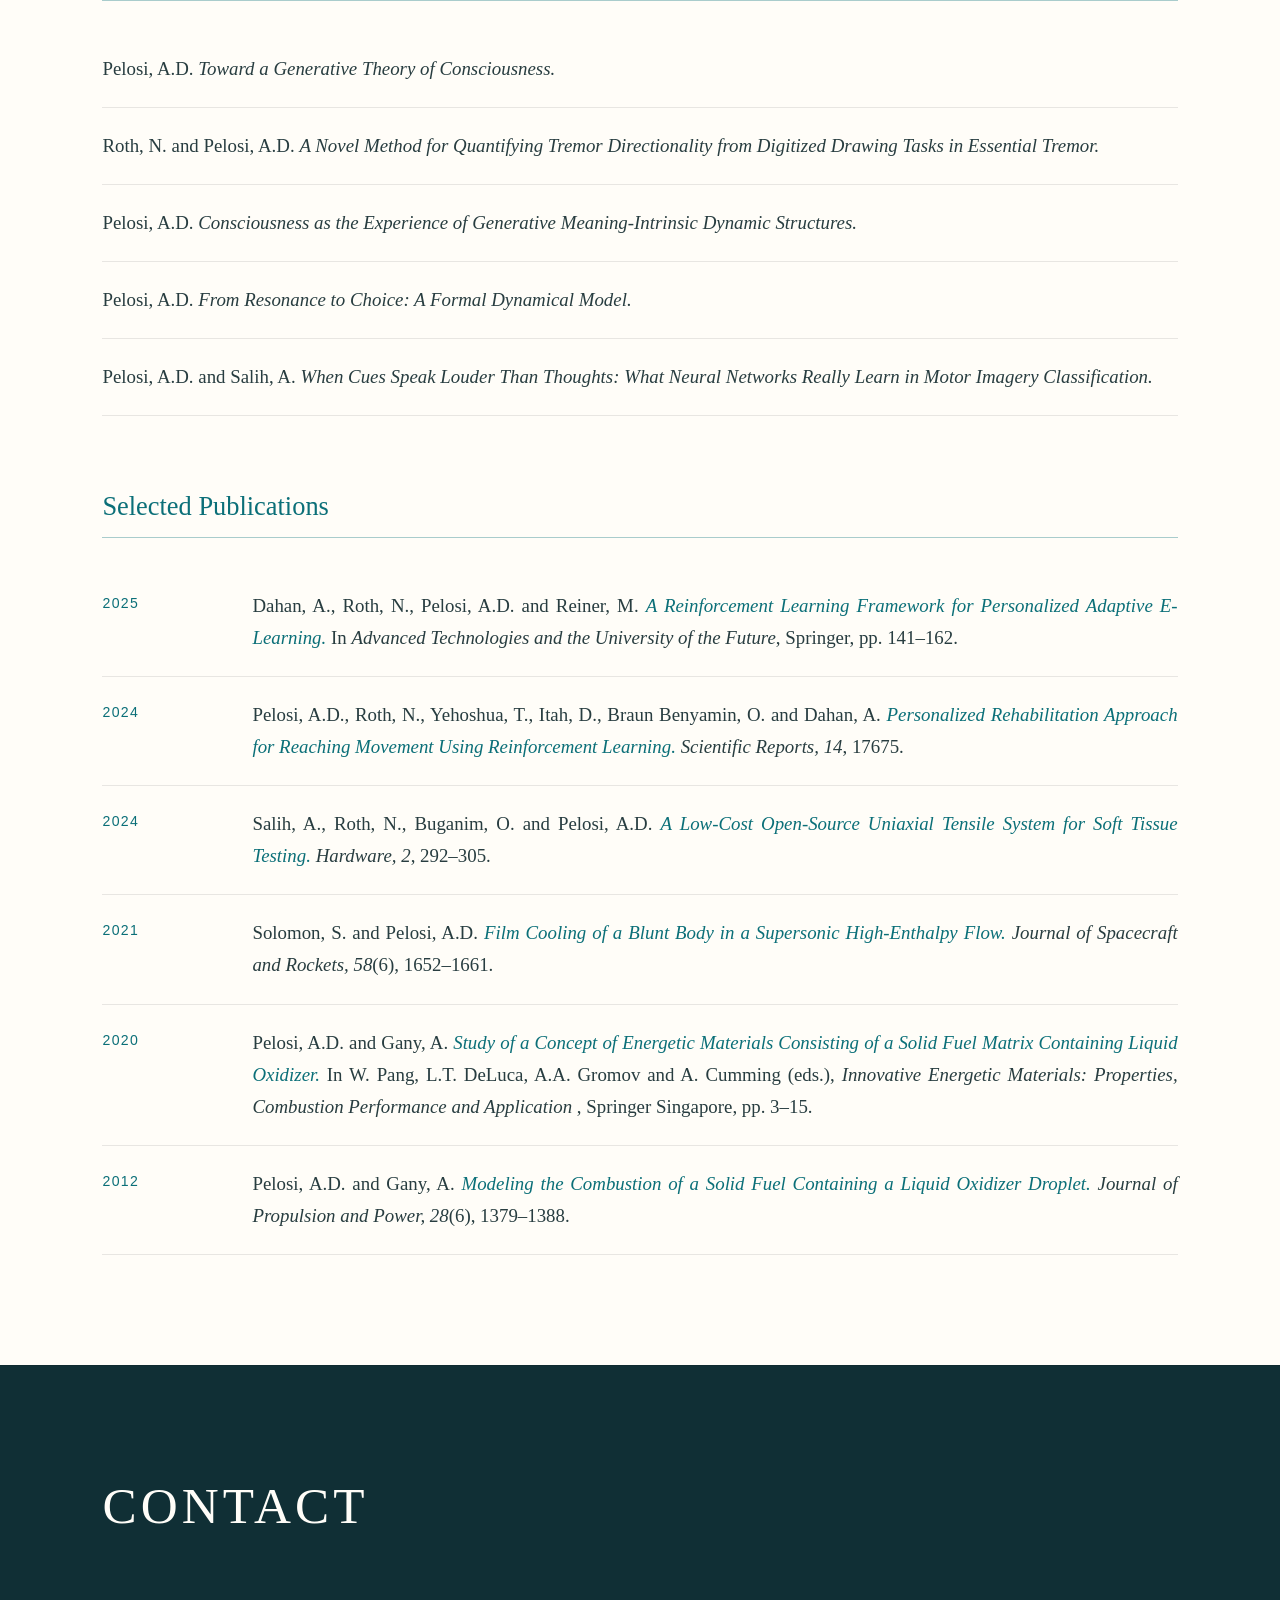
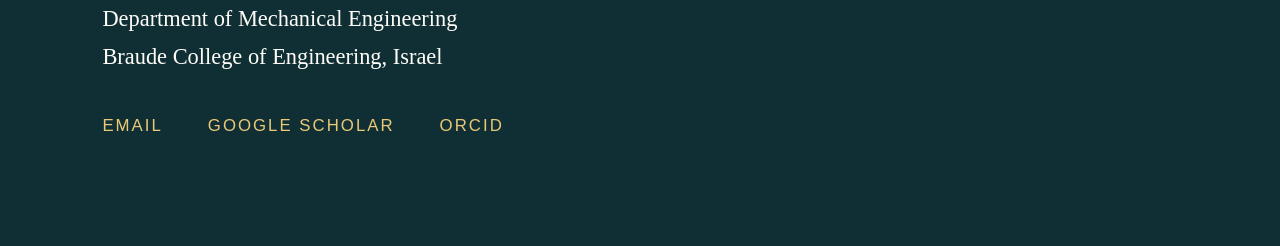
==== commit 44e44717: "Refactor publication entries for consistency" ====
--- a/index.html
+++ b/index.html
@@ -214,7 +214,7 @@
     <div class="publication-group">
       <h3>Selected Publications</h3>
 
-      <div class="Selected Publications">
+      <div class="publication published">
         <span class="publication-year">2025</span>
         <p>
       Dahan, A., Roth, N., Pelosi, A.D. and Reiner, M.
@@ -231,7 +231,7 @@
     </p>
   </div>
 
-      <div class="Selected Publications">
+      <div class="publication published">
         <span class="publication-year">2024</span>
         <p>
       Pelosi, A.D., Roth, N., Yehoshua, T., Itah, D.,
@@ -248,7 +248,7 @@
     </p>
   </div>
       
-      <div class="Selected Publications">
+      <div class="publication published">
         <span class="publication-year">2024</span>
          <p>
       Salih, A., Roth, N., Buganim, O. and Pelosi, A.D.
@@ -264,7 +264,7 @@
     </p>
   </div>
 
-      <div class="Selected Publications">
+      <div class="publication published">
         <span class="publication-year">2021</span>
          <p>
       Solomon, S. and Pelosi, A.D.
@@ -279,7 +279,7 @@
     </p>
   </div>
 
-<div class="Selected Publications">
+<div class="publication published">
   <span class="publication-year">2020</span>
   <p>
     Pelosi, A.D. and Gany, A.
@@ -300,7 +300,7 @@
   </p>
 </div>
       
-      <div class="Selected Publications">
+      <div class="publication published">
         <span class="publication-year">2012</span>
         <p>
       Pelosi, A.D. and Gany, A.
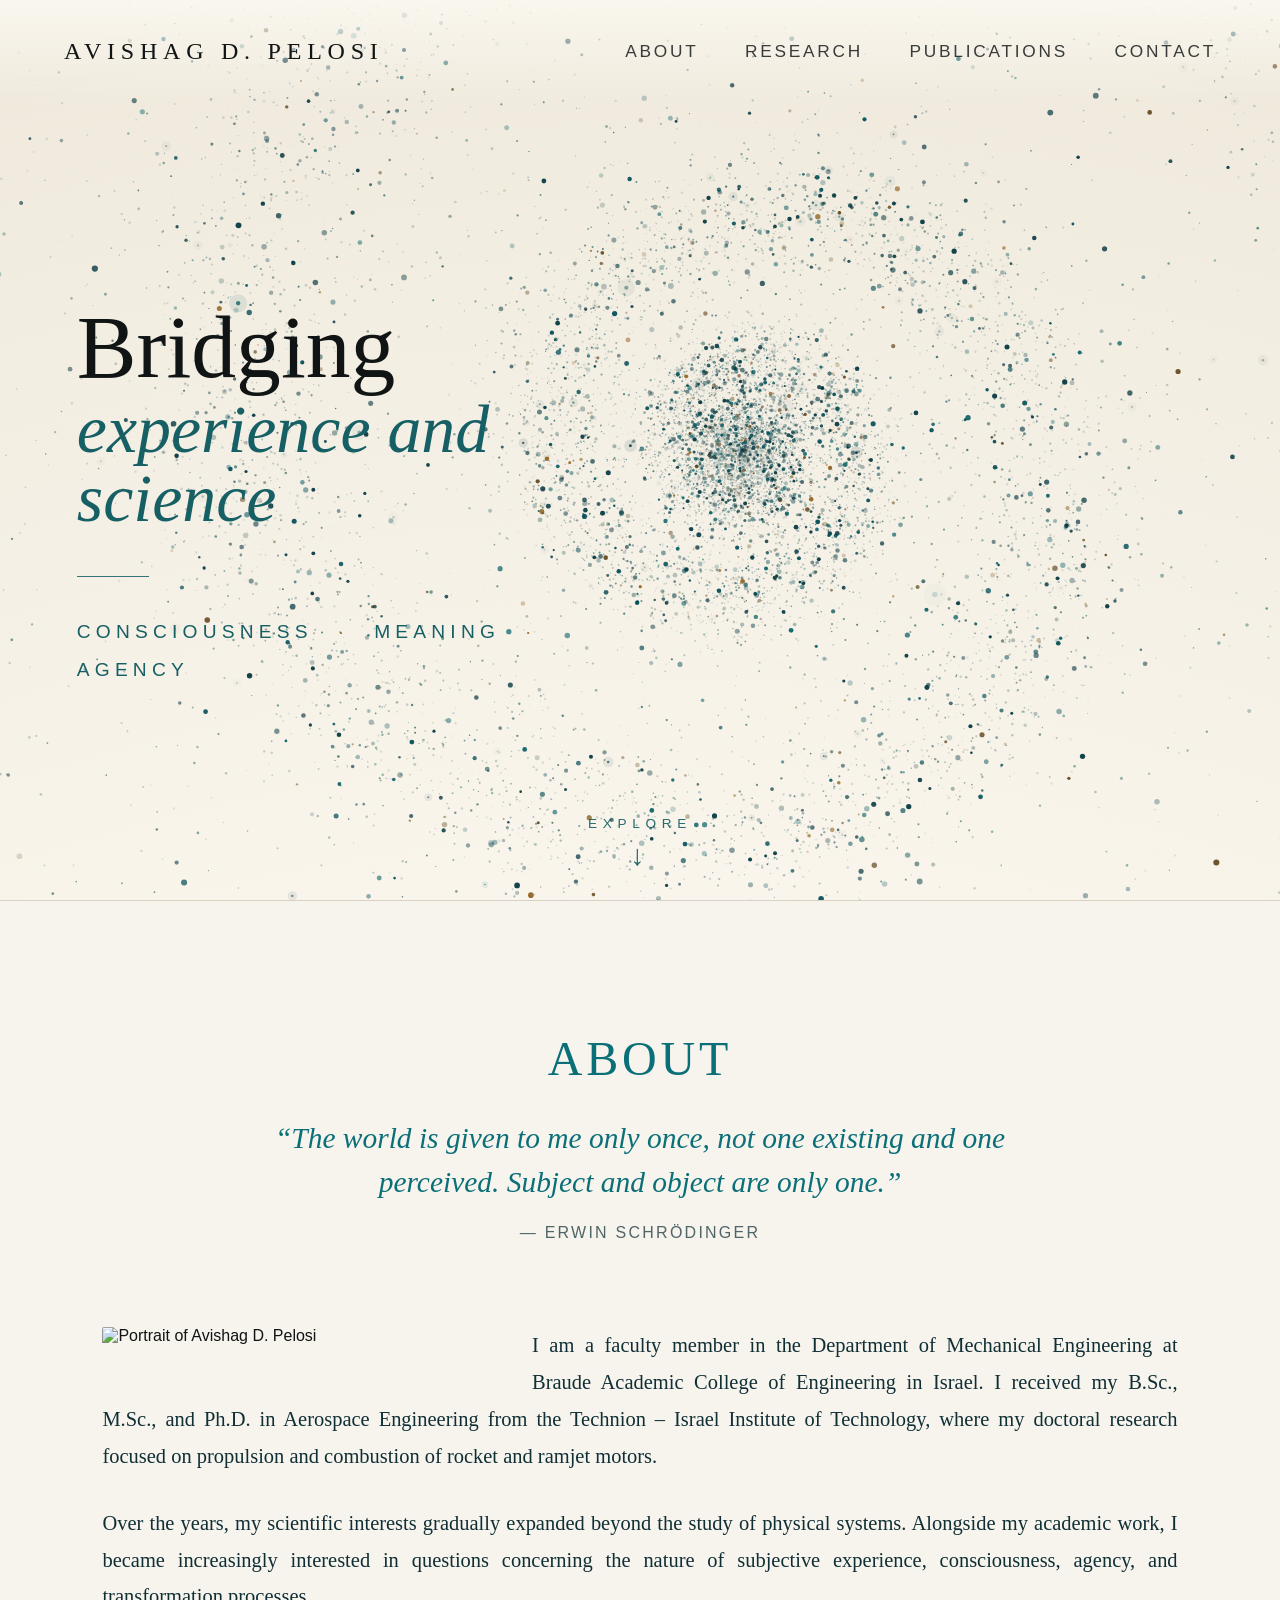
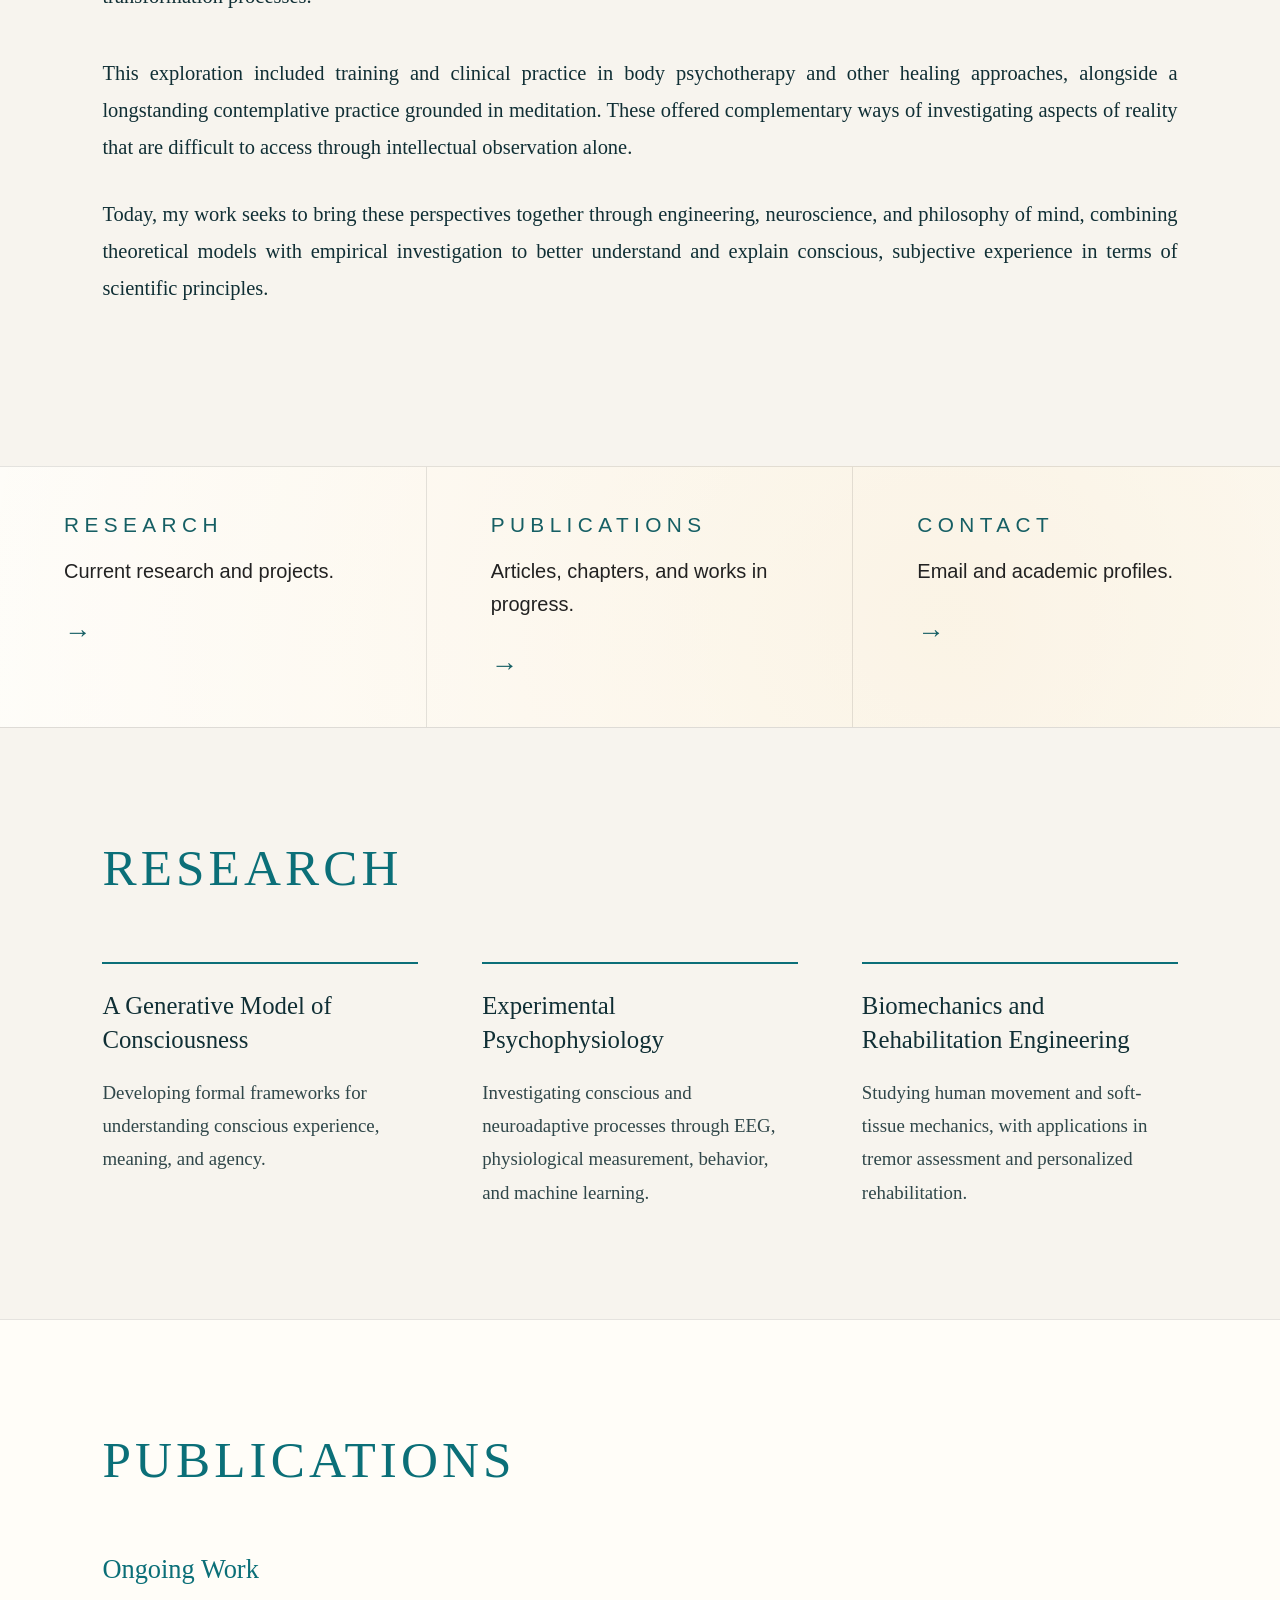
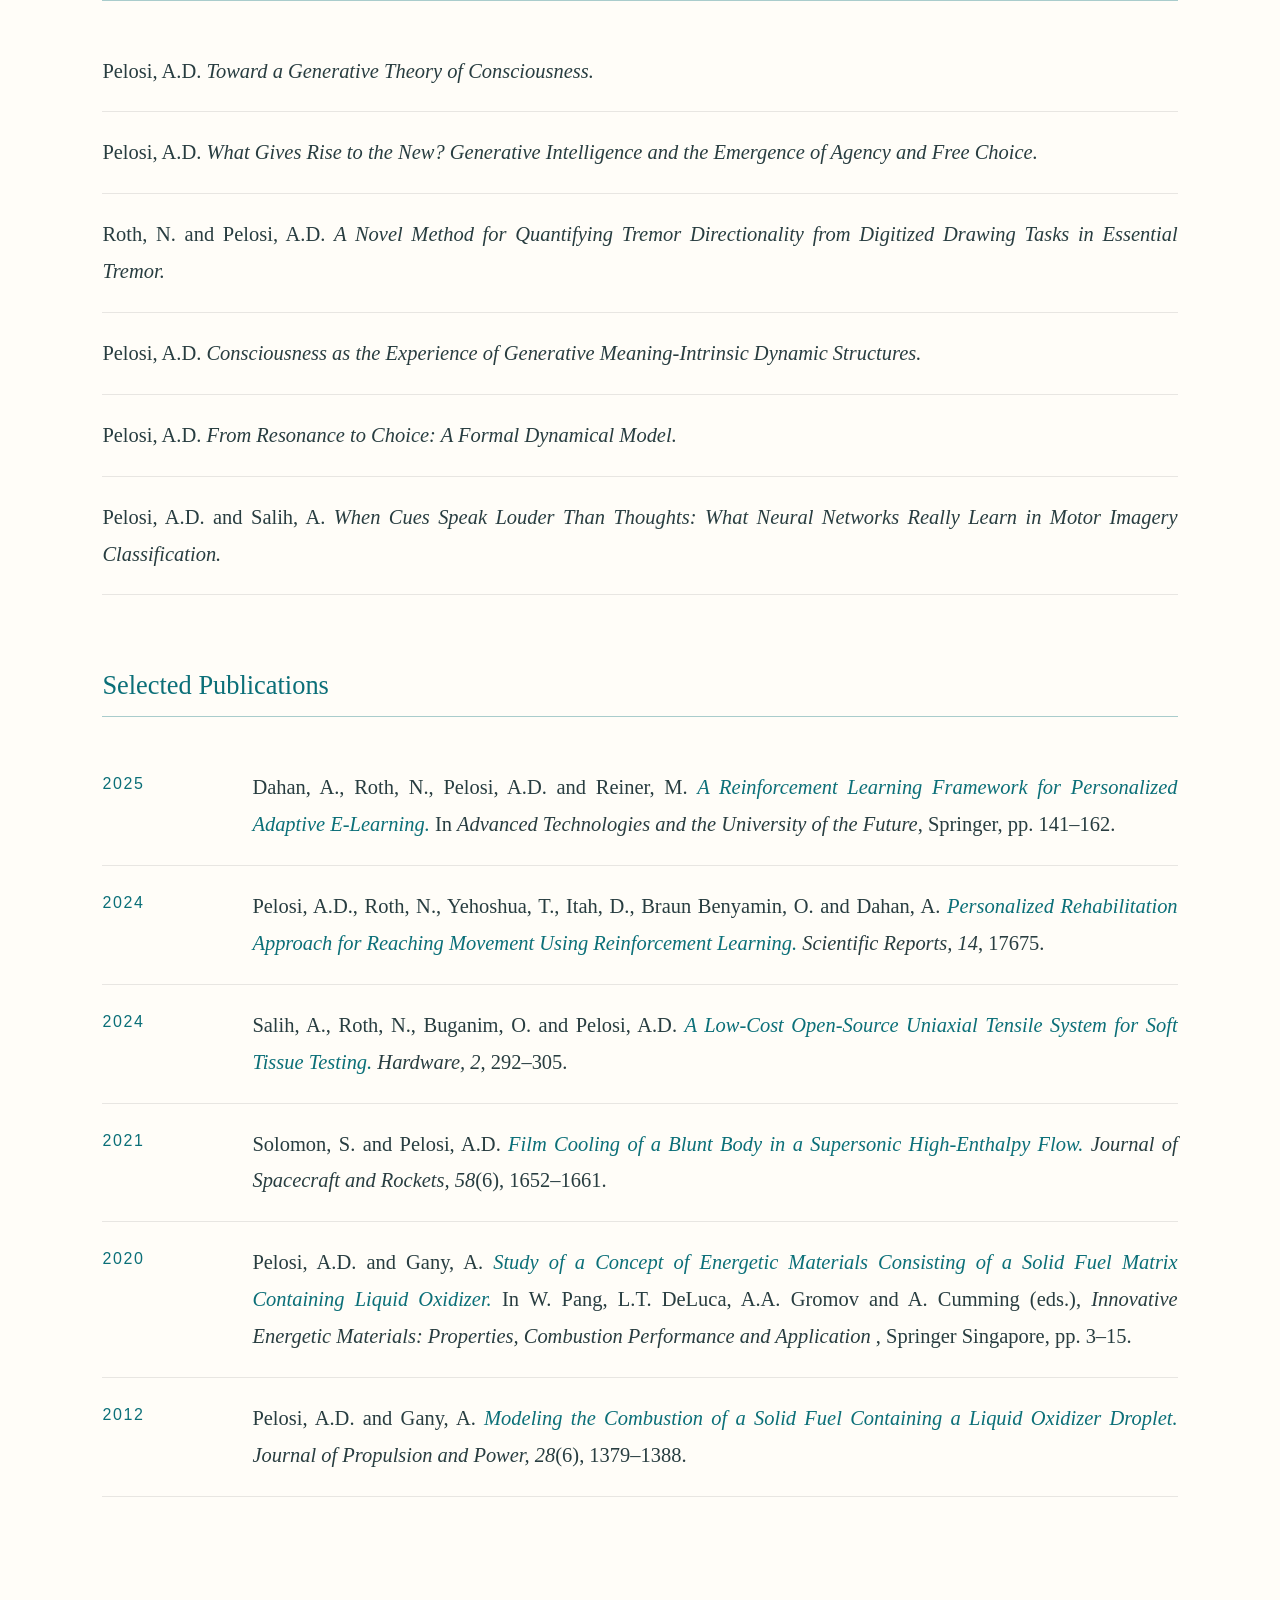
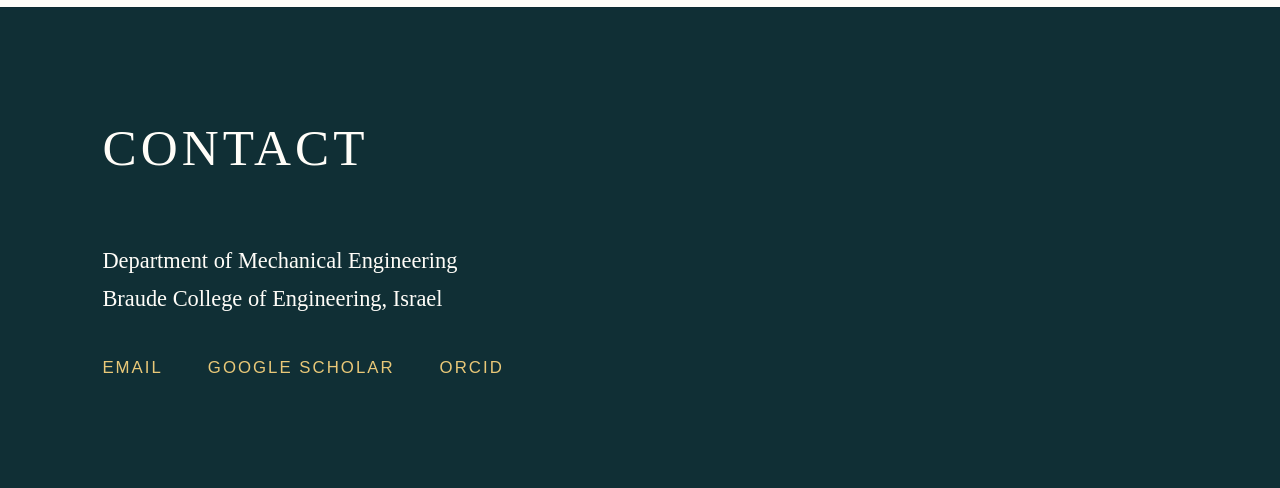
==== commit d47bdb77: "Update index.html" ====
--- a/index.html
+++ b/index.html
@@ -167,6 +167,16 @@
         <p>
           Pelosi, A.D.
           <em>Toward a Generative Theory of Consciousness.</em>
+        </p>
+      </div>
+
+       <div class="publication current">
+        <p>
+          Pelosi, A.D.
+         <em> What Gives Rise to the New? 
+              Generative Intelligence and the Emergence of Agency
+              and Free Choice.
+            </em>
         </p>
       </div>
 
--- a/style.css
+++ b/style.css
@@ -399,8 +399,8 @@
 .publication p {
   margin: 0;
   font-family: Georgia, serif;
- font-size: 1.18rem;
- line-height: 1.7;
+  font-size: clamp(1.25rem, 1.6vw, 1.4rem);
+  line-height: 1.8;
   color: #283d40;
   text-align: justify;
   text-justify: inter-word;
@@ -410,7 +410,7 @@
 .publication-status,
 .publication-year {
   padding-top: 3px;
-  font-size: 0.88rem;
+  font-size: 1rem;
   line-height: 1.5;
   letter-spacing: 0.1em;
   text-transform: uppercase;
@@ -589,7 +589,7 @@
 
   .research-area p,
   .publication p {
-    font-size: 1.12rem;
+    font-size: 1.15rem;
   }
 
   .publication {
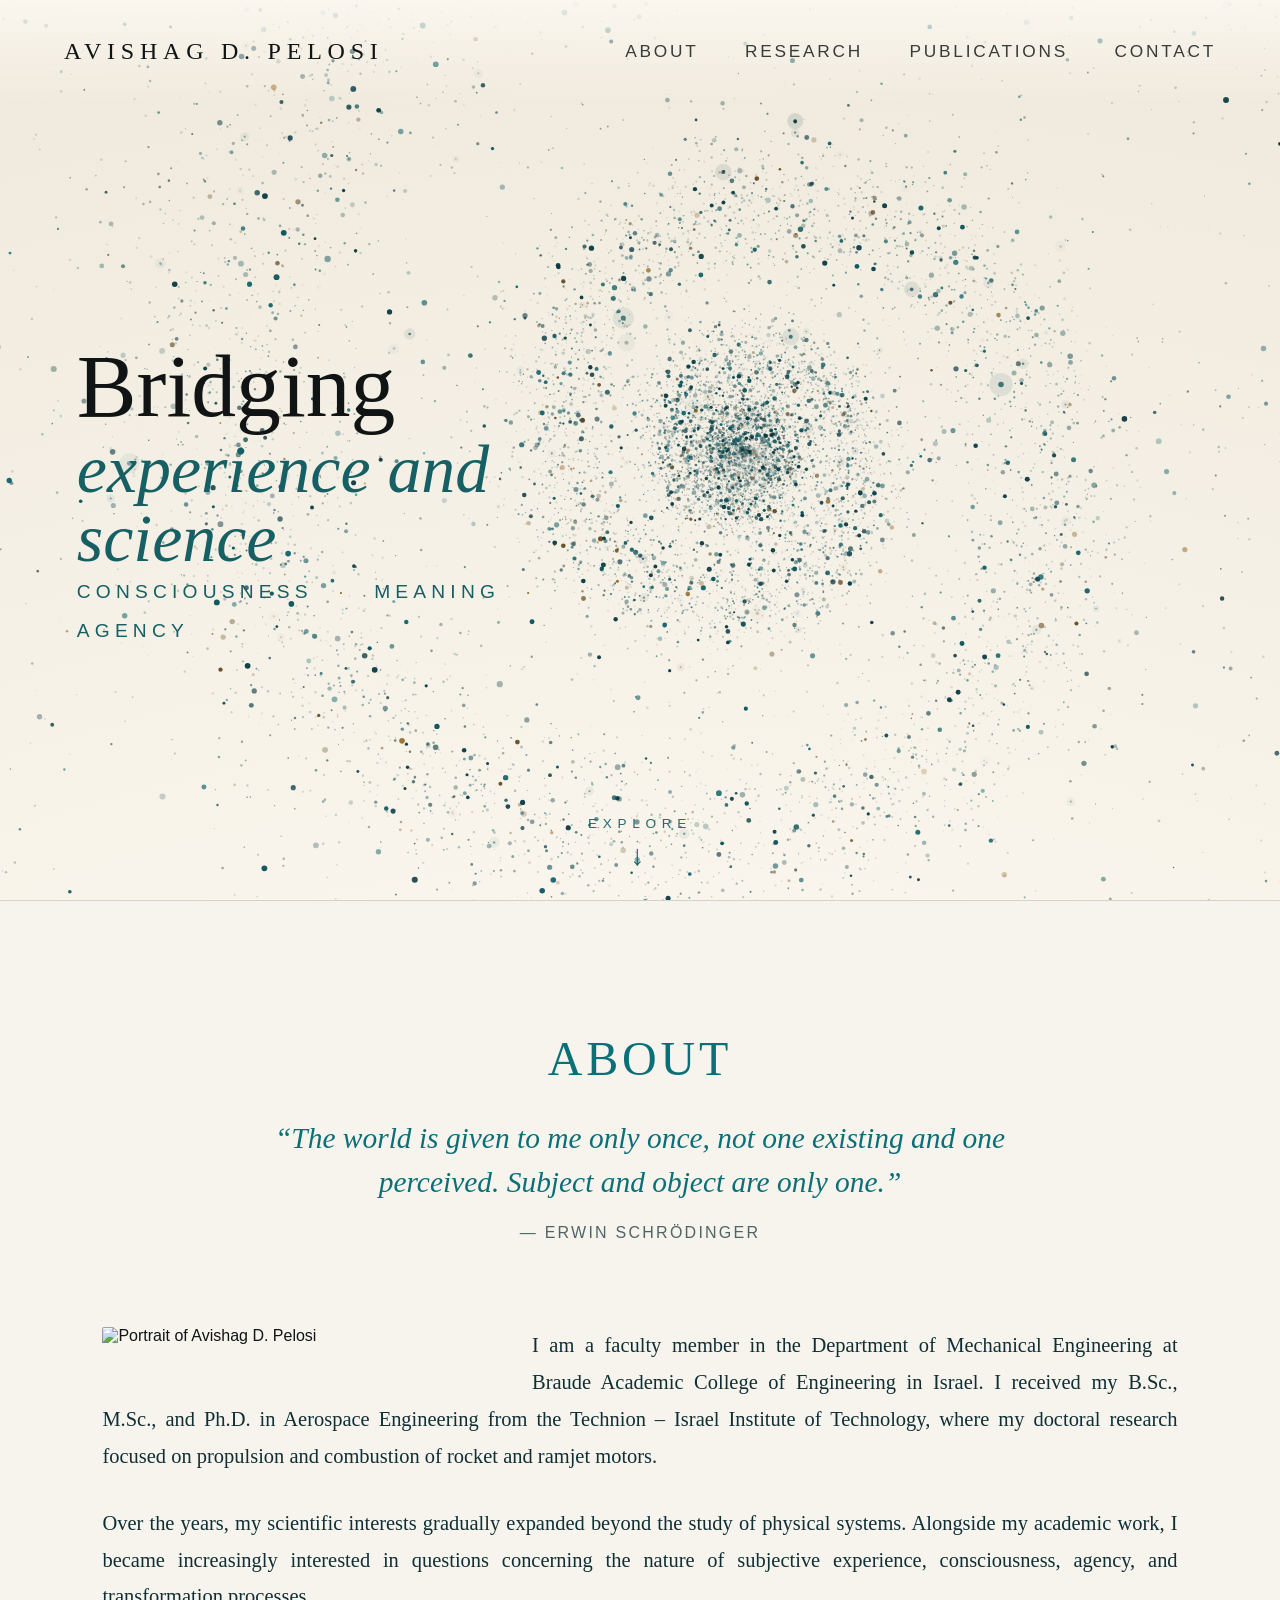
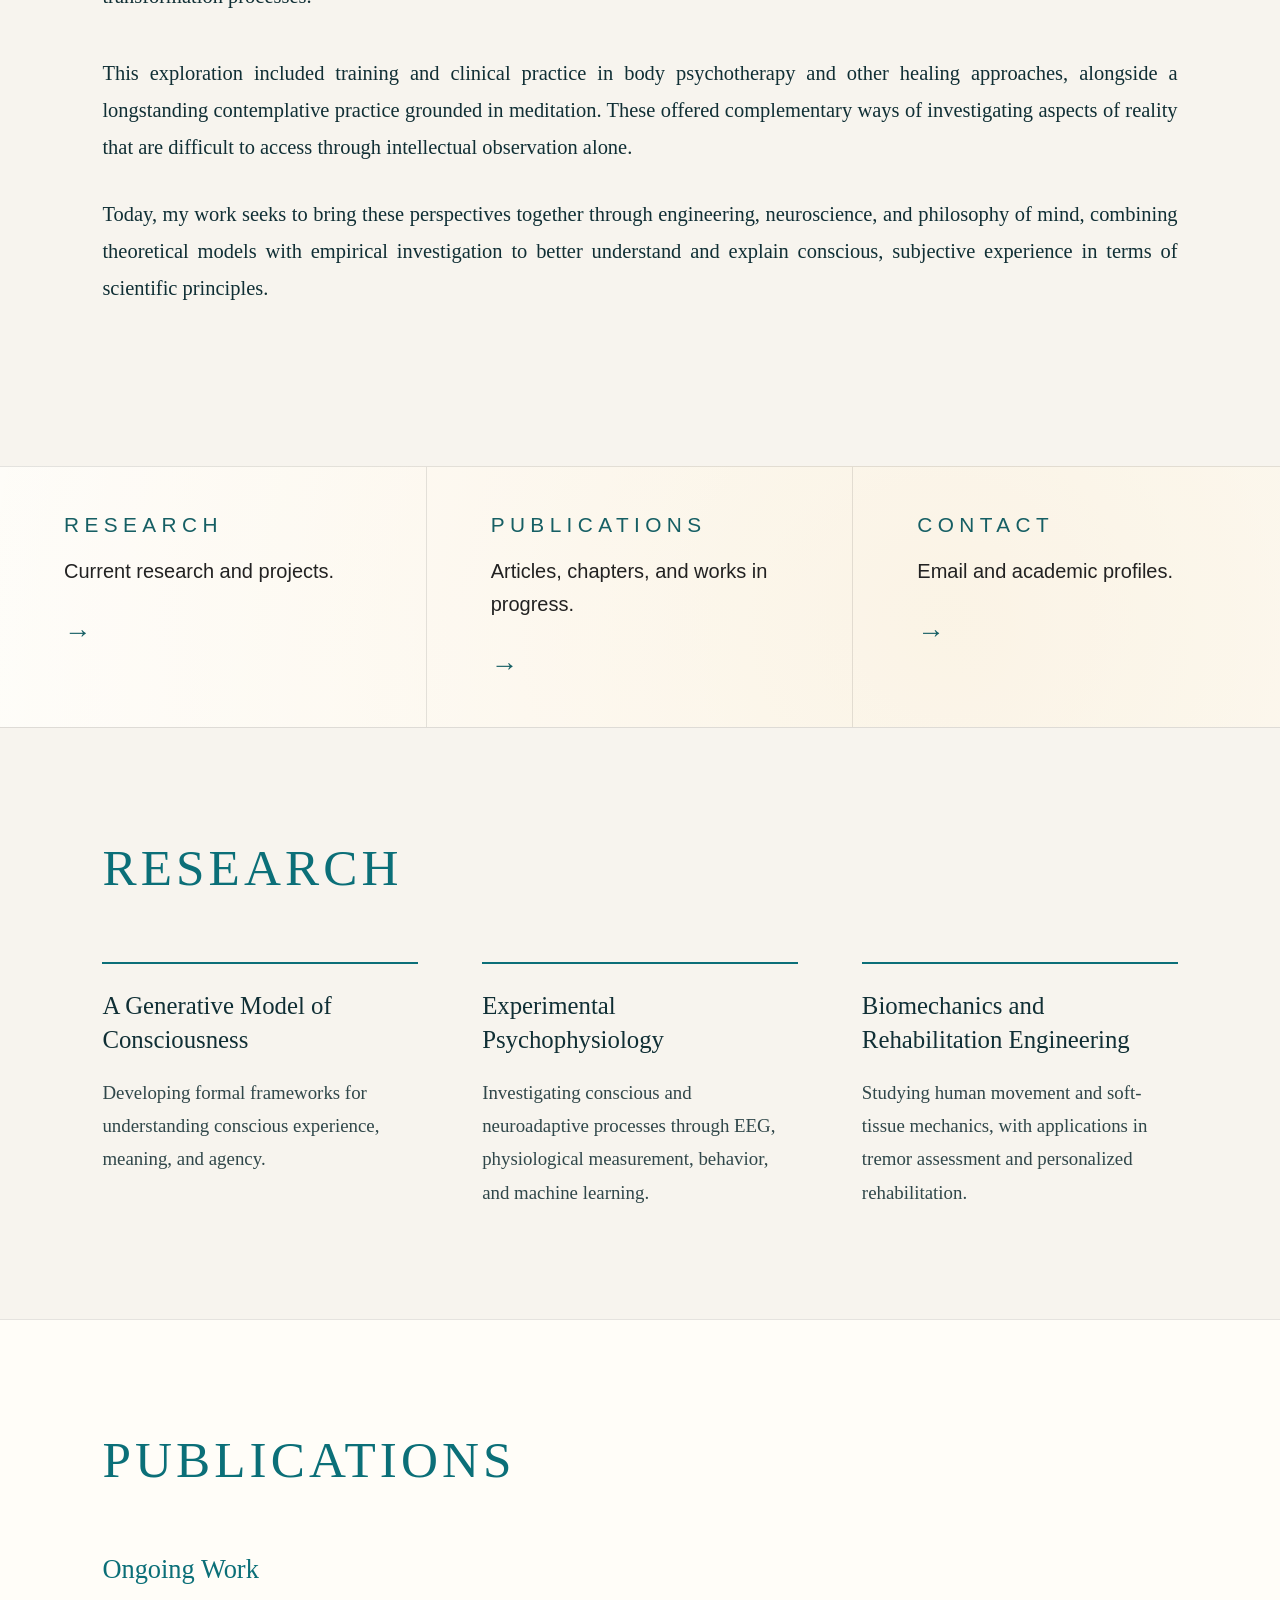
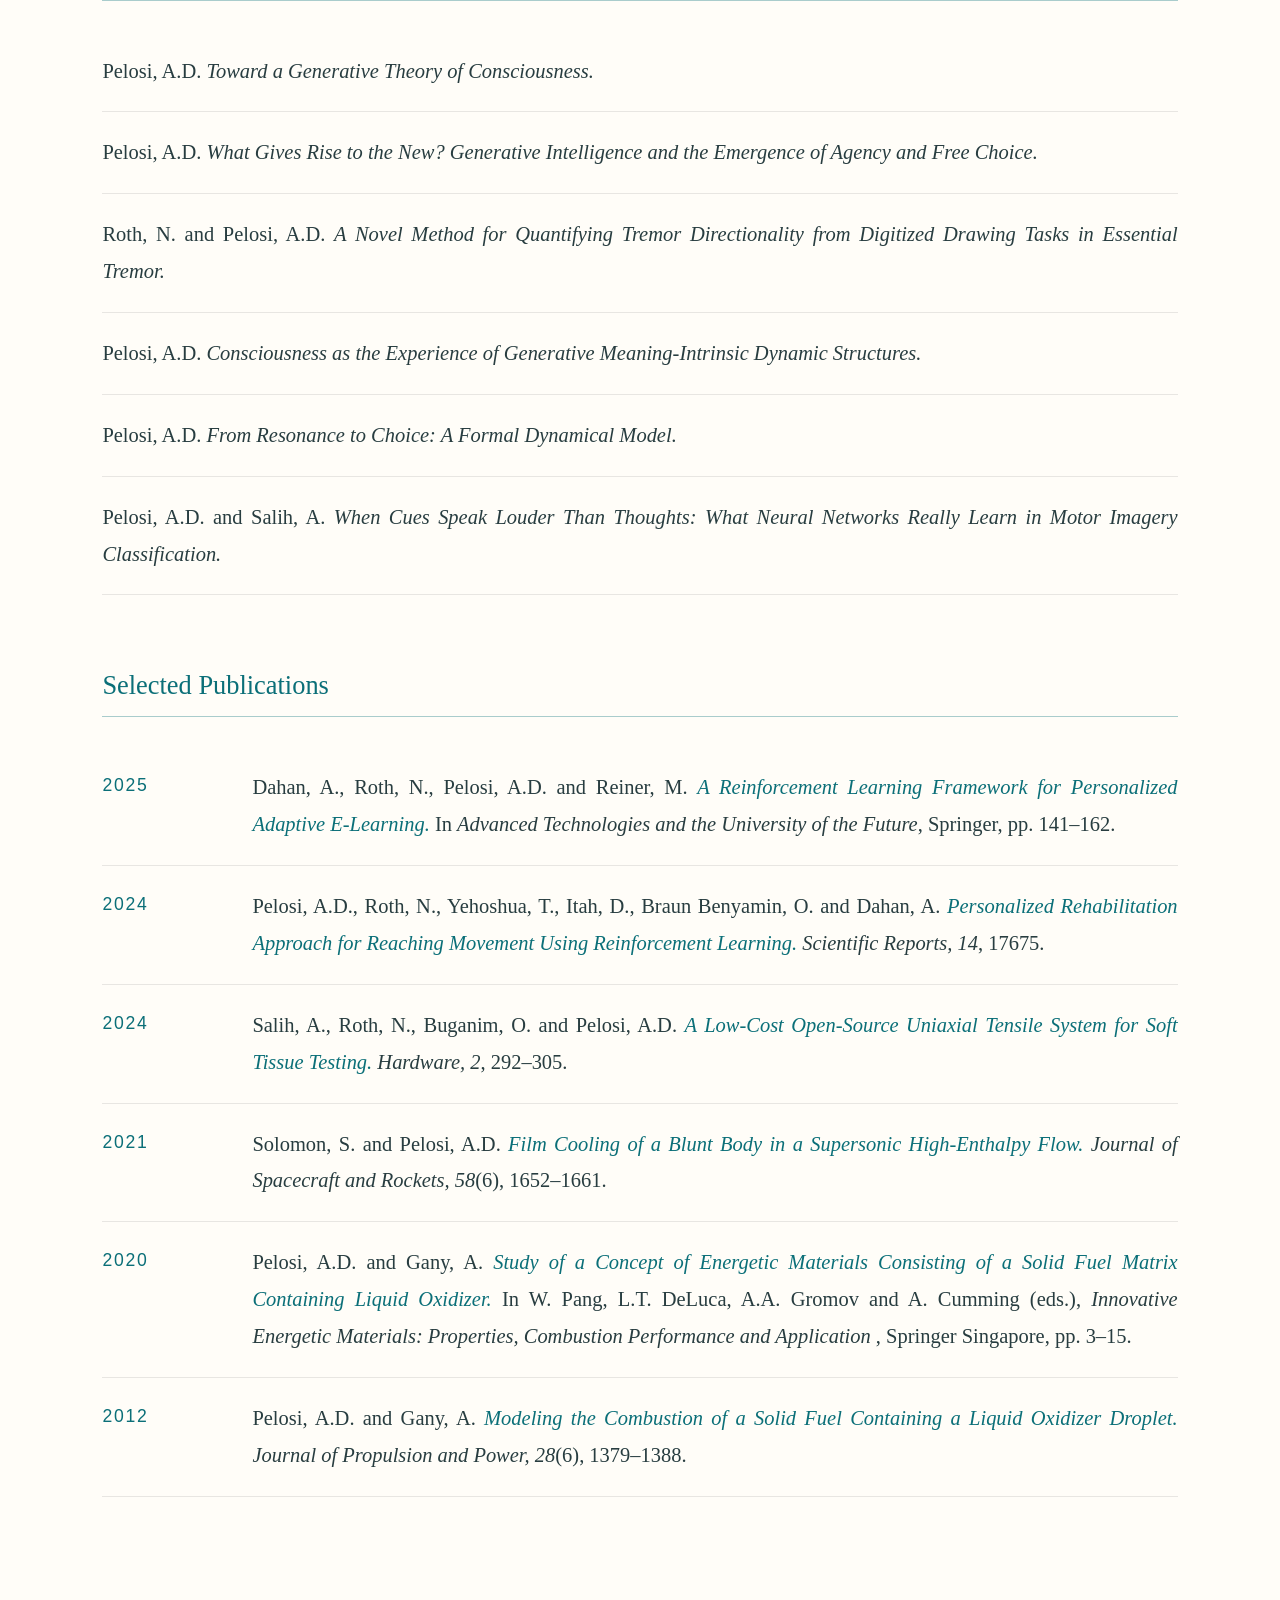
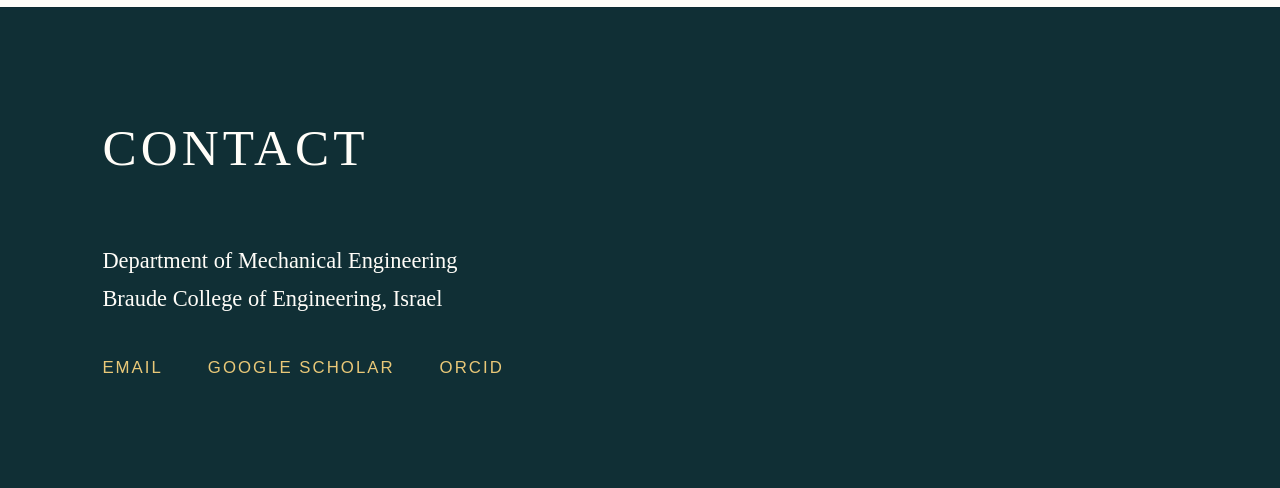
==== commit 8586c17a: "Update index.html" ====
--- a/index.html
+++ b/index.html
@@ -25,8 +25,7 @@
         <em>experience and science</em>
       </h1>
 
-      <div class="line"></div>
-
+     
       <div class="keywords">
         Consciousness <b>·</b> Meaning <b>·</b> Agency
       </div>
@@ -357,6 +356,25 @@
   </div>
 </section>
 
-  <script src="spiral.js"></script>
+ <script src="spiral.js"></script>
+
+<script>
+  const pageHeader = document.querySelector("header");
+
+  function updateHeader() {
+    pageHeader.classList.toggle(
+      "scrolled",
+      window.scrollY > 40
+    );
+  }
+
+  updateHeader();
+
+  window.addEventListener(
+    "scroll",
+    updateHeader,
+    { passive: true }
+  );
+</script>
 </body>
 </html>
--- a/style.css
+++ b/style.css
@@ -22,6 +22,13 @@
   align-items: center;
   z-index: 20;
   background: linear-gradient(to bottom, rgba(250,247,239,0.96), rgba(250,247,239,0));
+  transition:
+  background 0.35s ease,
+  box-shadow 0.35s ease;
+}
+header.scrolled {
+  background: rgba(250, 247, 239, 0.98);
+  box-shadow: 0 1px 12px rgba(0, 0, 0, 0.06);
 }
 
 .name {
@@ -410,7 +417,7 @@
 .publication-status,
 .publication-year {
   padding-top: 3px;
-  font-size: 1rem;
+  font-size: 1.1rem;
   line-height: 1.5;
   letter-spacing: 0.1em;
   text-transform: uppercase;
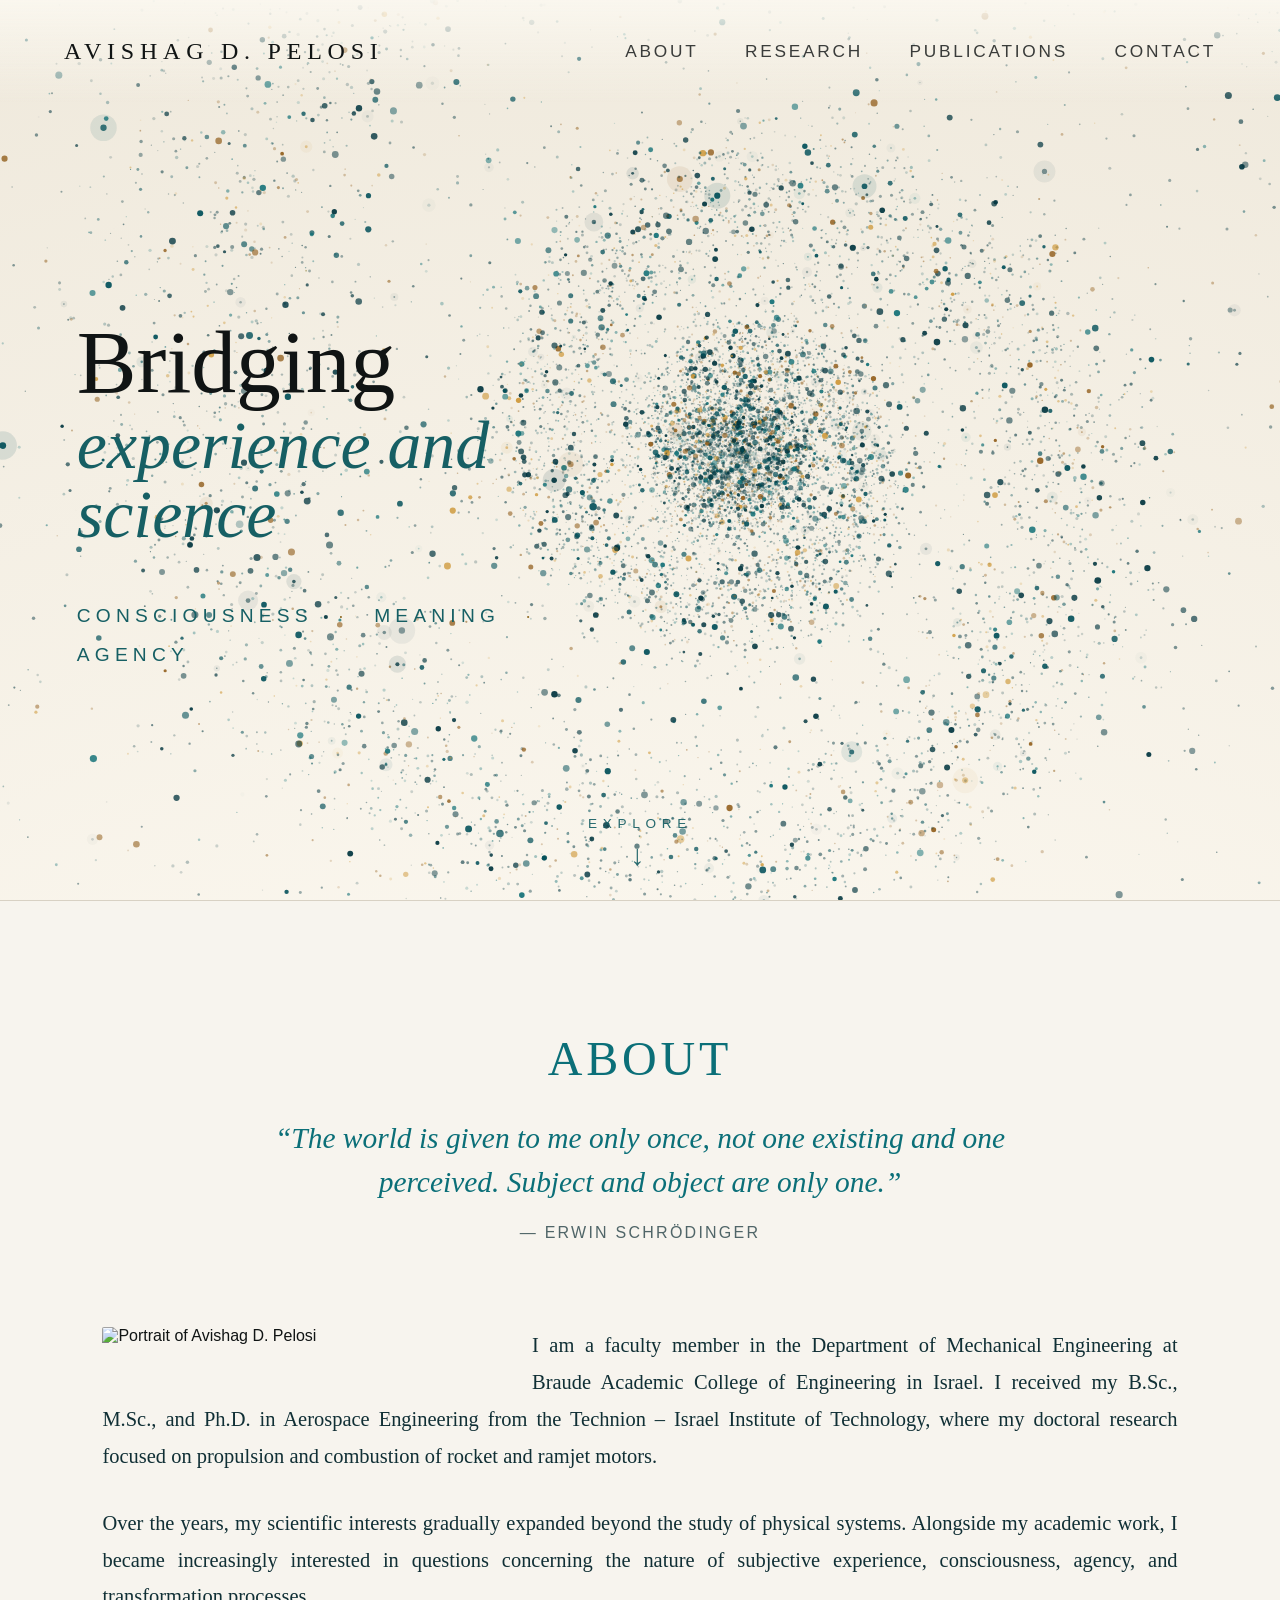
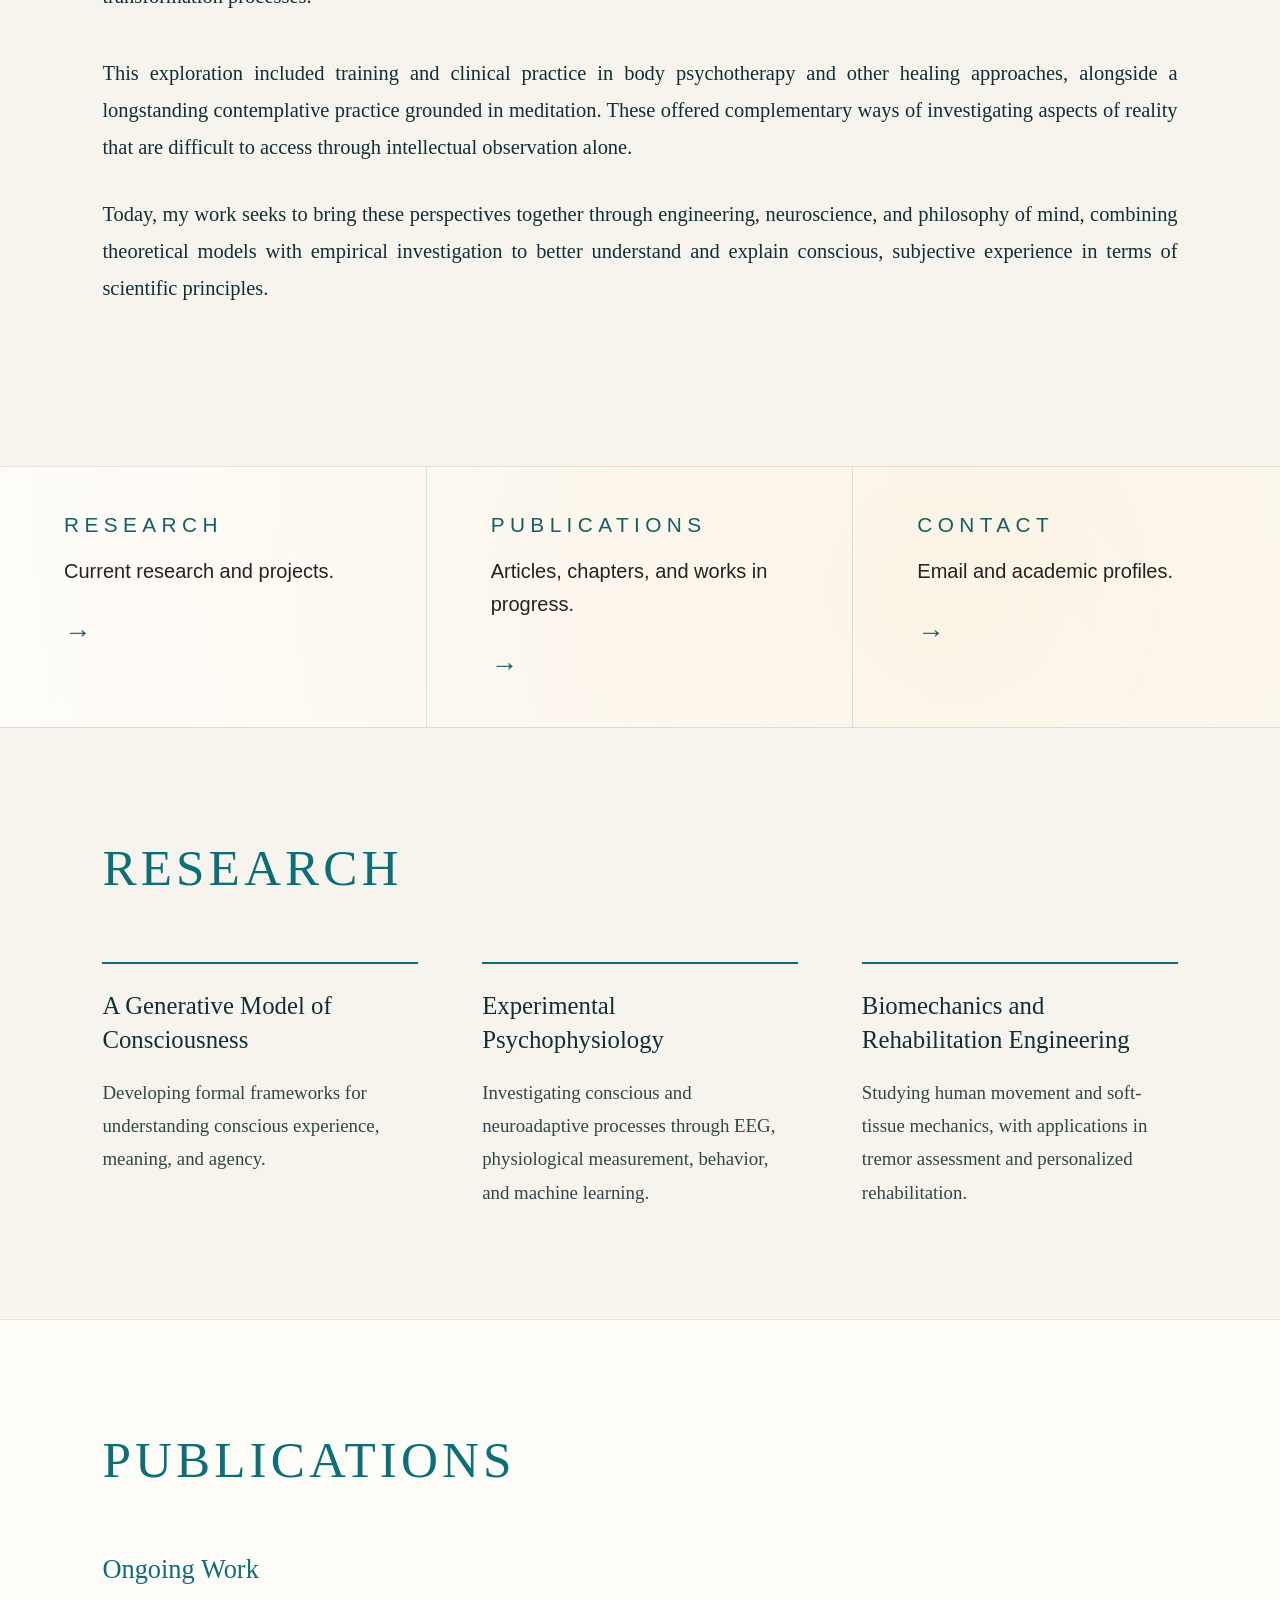
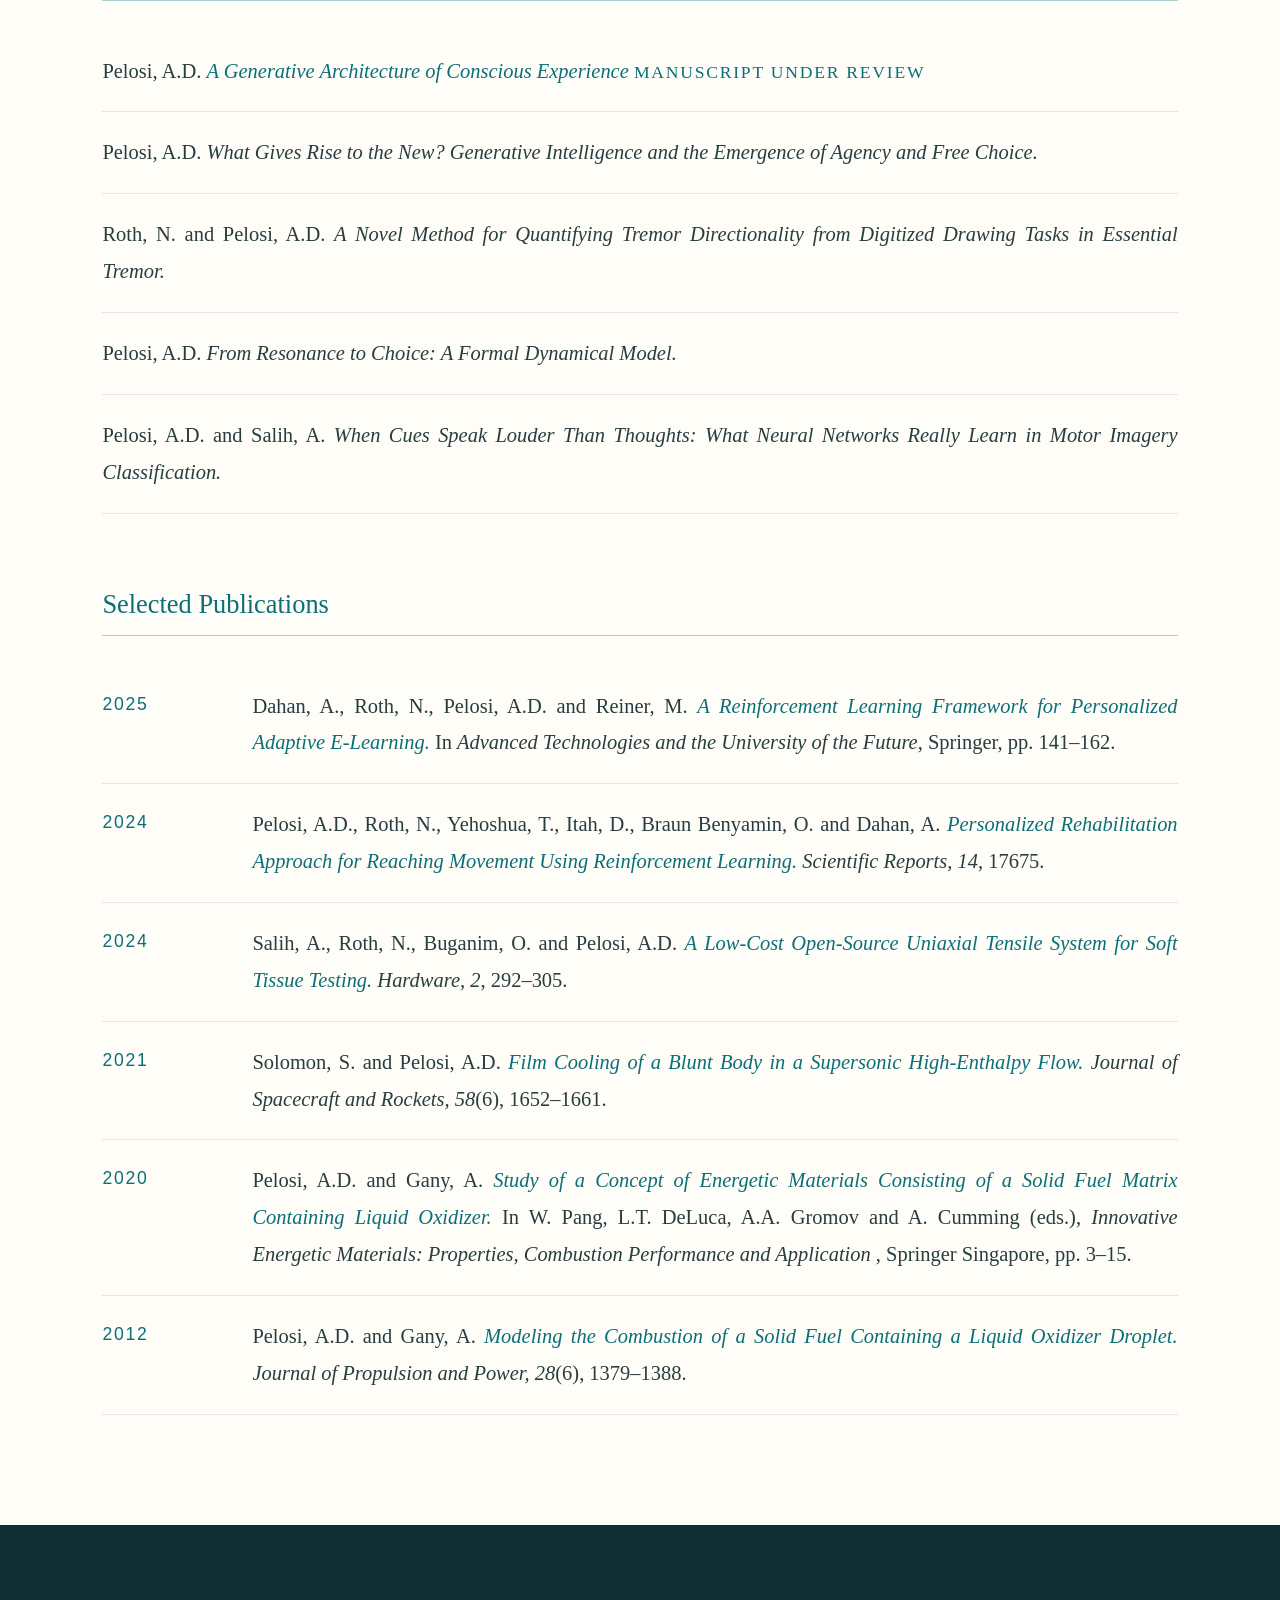
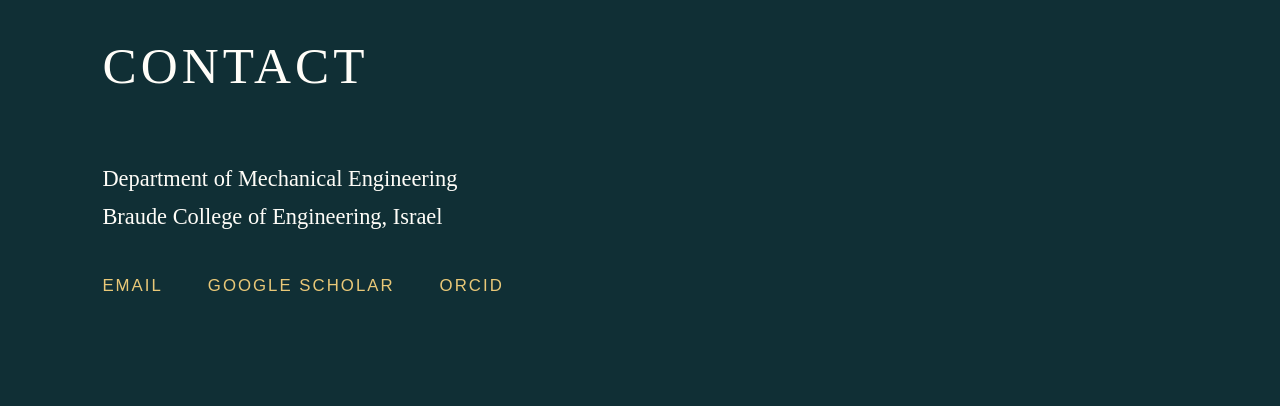
==== commit 0c7d1981: "Revise publication entries for A.D. Pelosi Updated publication details for A.D. Pelosi, including a " ====
--- a/index.html
+++ b/index.html
@@ -163,12 +163,16 @@
       <h3>Ongoing Work</h3>
 
       <div class="publication current">
-        <p>
-          Pelosi, A.D.
-          <em>Toward a Generative Theory of Consciousness.</em>
-        </p>
-      </div>
-
+  <p>
+    Pelosi, A.D.
+    <a href="generative-architecture/">
+      <em>A Generative Architecture of Conscious Experience</em>
+    </a>
+    <span class="publication-status">Manuscript under review</span>
+  </p>
+</div>
+      
+      
        <div class="publication current">
         <p>
           Pelosi, A.D.
@@ -185,16 +189,6 @@
           <em>
             A Novel Method for Quantifying Tremor Directionality from
             Digitized Drawing Tasks in Essential Tremor.
-          </em>
-        </p>
-      </div>
-
-      <div class="publication current">
-        <p>
-          Pelosi, A.D.
-          <em>
-            Consciousness as the Experience of Generative
-            Meaning-Intrinsic Dynamic Structures.
           </em>
         </p>
       </div>
--- a/style.css
+++ b/style.css
@@ -89,15 +89,9 @@
   font-style: italic;
 }
 
-.line {
-  width: 72px;
-  height: 1px;
-  background: #165f64;
-  margin: 42px 0 36px;
-  opacity: 0.85;
-}
 
 .keywords {
+  margin-top: 48px;
   font-size: 1.2rem;
   letter-spacing: 0.27em;
   text-transform: uppercase;
@@ -500,10 +494,7 @@
     padding-top: 155px;
   }
 
-  .line {
-    margin: 32px auto 28px;
-  }
-
+ 
   .symbol-wrap {
     width: min(760px, 94vw);
     margin-top: -16px;
@@ -613,4 +604,76 @@
     flex-direction: column;
     align-items: flex-start;
   }
-}
+  /* Mobile landing page */
+
+header {
+  padding: 20px 4vw 14px;
+  gap: 12px;
+}
+
+.name {
+  font-size: 1.05rem;
+  letter-spacing: 0.19em;
+}
+
+nav {
+  display: flex;
+  justify-content: center;
+  align-items: center;
+  gap: clamp(9px, 3vw, 17px);
+  width: 100%;
+  white-space: nowrap;
+}
+
+nav a {
+  margin: 0;
+  font-size: 0.7rem;
+  letter-spacing: 0.09em;
+}
+
+.hero {
+  display: block;
+  min-height: 100svh;
+  padding: 125px 5vw 40px;
+  text-align: center;
+}
+
+.hero-text {
+  position: relative;
+  padding-left: 0;
+  z-index: 2;
+}
+
+h1 span {
+  font-size: clamp(2.8rem, 13vw, 3.25rem);
+}
+
+h1 em {
+  font-size: clamp(1.7rem, 7.8vw, 2.1rem);
+  white-space: nowrap;
+}
+
+.keywords {
+  display: flex;
+  justify-content: center;
+  align-items: center;
+  gap: 7px;
+  margin-top: 34px;
+  font-size: 0.72rem;
+  letter-spacing: 0.11em;
+  line-height: 1.4;
+  white-space: nowrap;
+}
+
+.keywords b {
+  margin: 0 3px;
+}
+
+.explore {
+  position: absolute;
+  left: 50%;
+  bottom: 20px;
+  transform: translateX(-50%);
+  margin-top: 0;
+}
+}
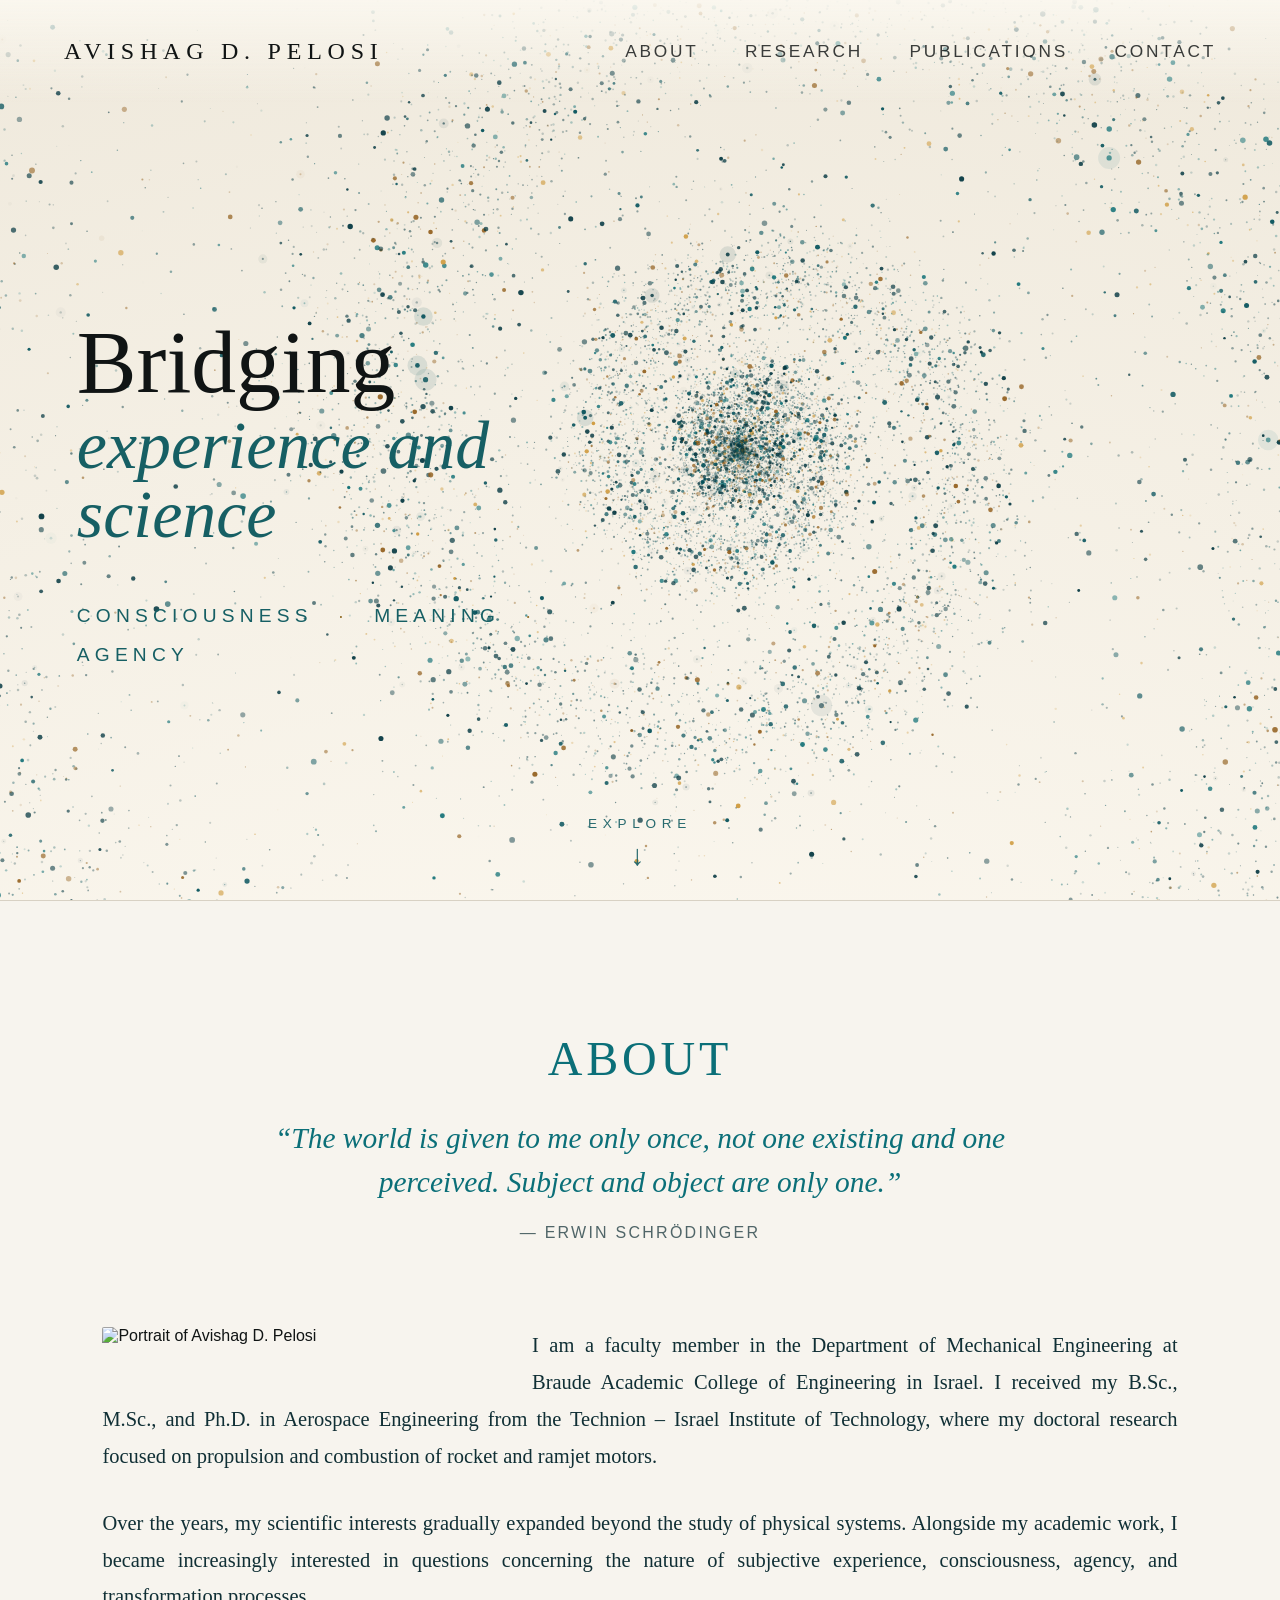
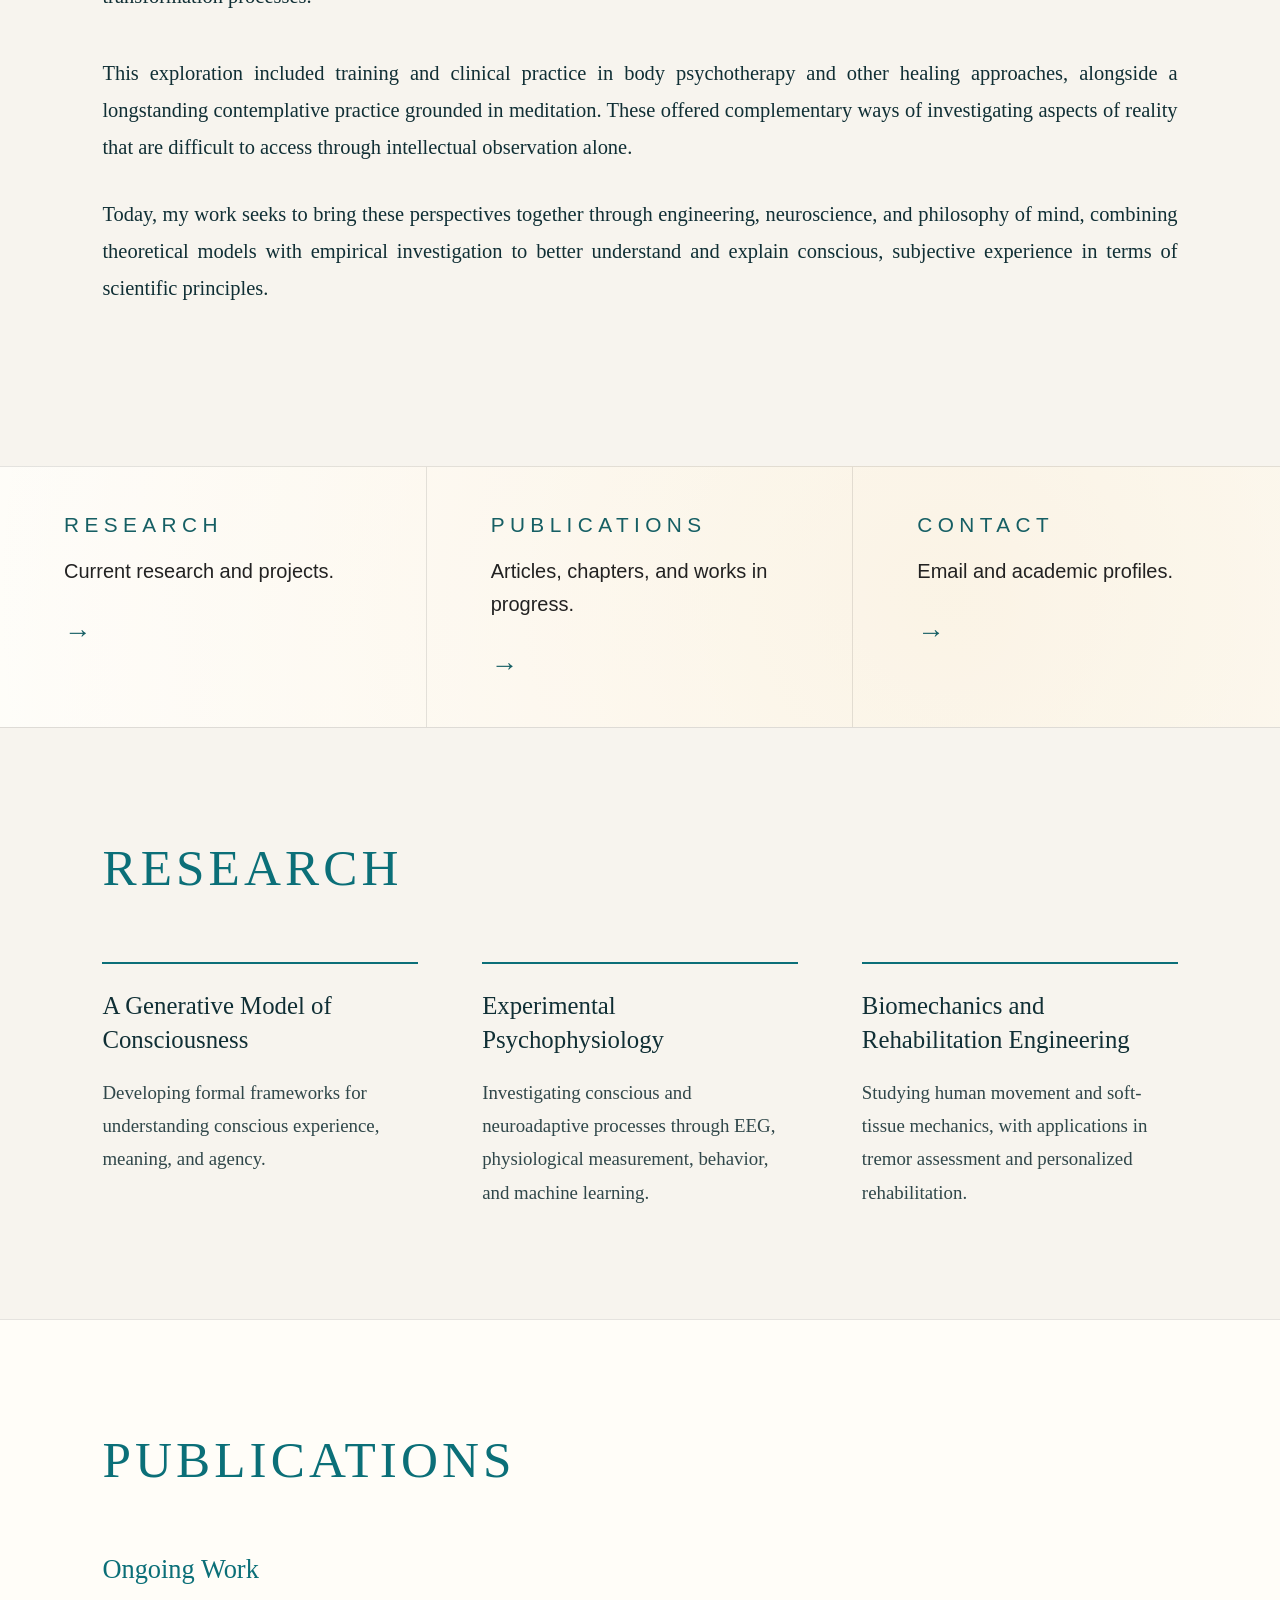
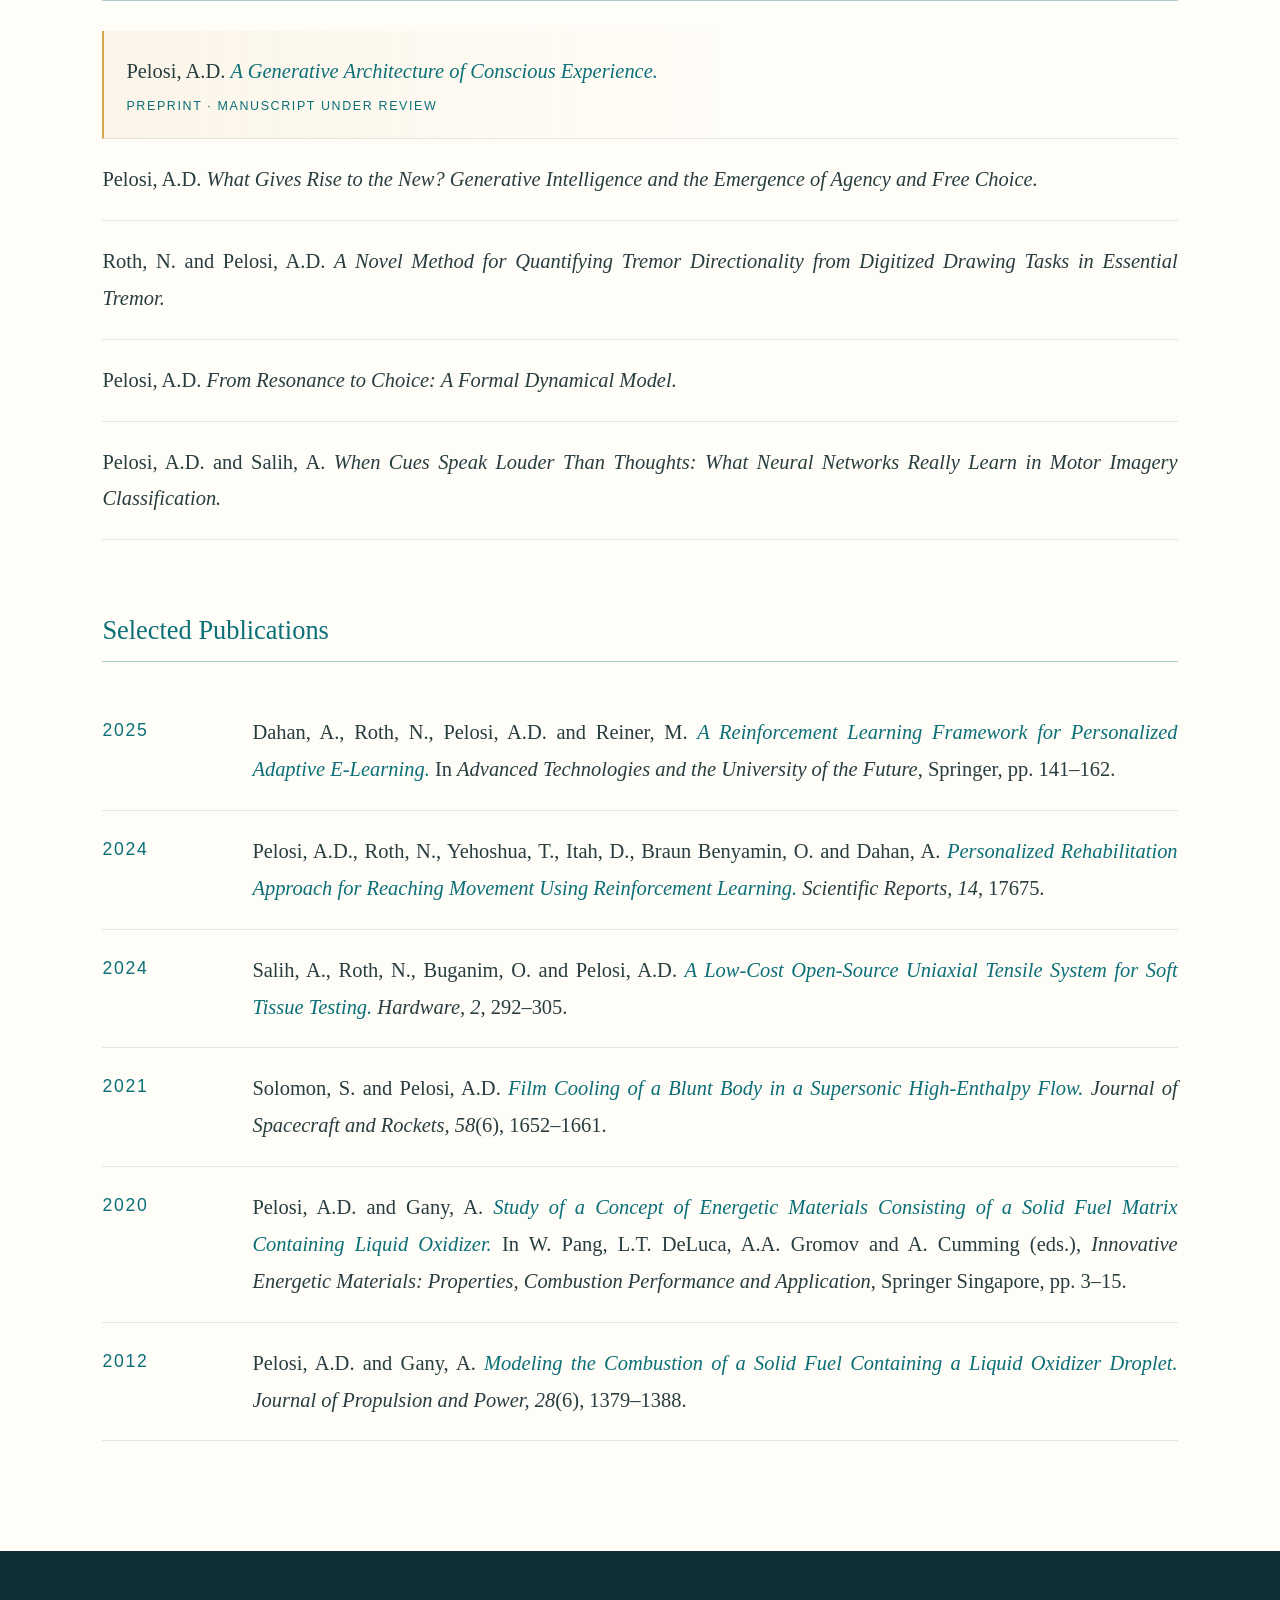
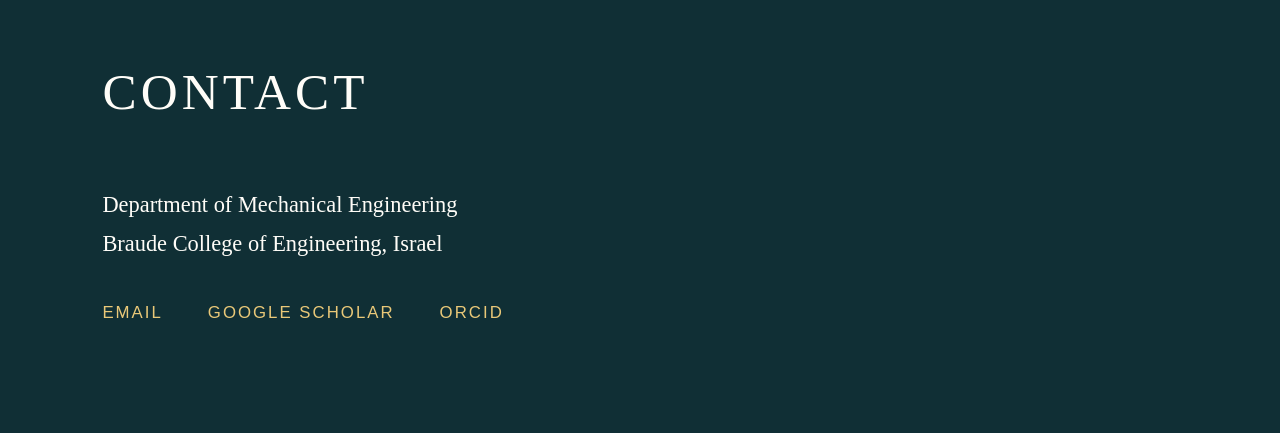
==== commit 6daca3c1: "Add preprint landing page" ====
--- a/index.html
+++ b/index.html
@@ -3,8 +3,32 @@
 <head>
   <meta charset="UTF-8" />
   <meta name="viewport" content="width=device-width, initial-scale=1.0" />
-  <title>Avishag D. Pelosi</title>
+  <title>Avishag Deborah Pelosi | Consciousness, Agency, and Meaning</title>
+  <meta name="description" content="The research and publications of Avishag Deborah Pelosi (Avishag D. Pelosi), exploring conscious experience, agency, meaning, psychophysiology, and rehabilitation engineering." />
+  <link rel="canonical" href="https://www.avishagpelosi.com/" />
+  <meta property="og:type" content="website" />
+  <meta property="og:title" content="Avishag Deborah Pelosi | Consciousness, Agency, and Meaning" />
+  <meta property="og:description" content="Research and publications on conscious experience, agency, psychophysiology, and rehabilitation engineering." />
+  <meta property="og:url" content="https://www.avishagpelosi.com/" />
   <link rel="stylesheet" href="style.css" />
+  <script type="application/ld+json">
+  {
+    "@context": "https://schema.org",
+    "@type": "Person",
+    "name": "Avishag Deborah Pelosi",
+    "alternateName": ["Avishag D. Pelosi", "A. D. Pelosi"],
+    "url": "https://www.avishagpelosi.com/",
+    "email": "mailto:avishagp@braude.ac.il",
+    "affiliation": {
+      "@type": "CollegeOrUniversity",
+      "name": "Braude Academic College of Engineering"
+    },
+    "sameAs": [
+      "https://orcid.org/0009-0005-5519-5946",
+      "https://scholar.google.com/citations?user=kz9QaCMAAAAJ&hl=en"
+    ]
+  }
+  </script>
 </head>
 
 <body>
@@ -25,13 +49,12 @@
         <em>experience and science</em>
       </h1>
 
-     
       <div class="keywords">
         Consciousness <b>·</b> Meaning <b>·</b> Agency
       </div>
     </section>
 
-<section class="symbol-wrap spiral-wrap">
+    <section class="symbol-wrap spiral-wrap">
       <canvas id="genesisCanvas"></canvas>
     </section>
 
@@ -41,334 +64,270 @@
     </div>
   </main>
 
-<section id="about" class="about-section">
-  <div class="about-title">
-    <h2>About</h2>
-
-    <p class="about-quote">
-  “The world is given to me only once, not one existing and one perceived.
-  Subject and object are only one.”
-</p>
-
-<p class="quote-author">— Erwin Schrödinger</p>
-  
-  </div>
-
-  <div class="about-content">
-    <div class="about-photo">
-      <img src="portrait.jpg" alt="Portrait of Avishag D. Pelosi">
-    </div>
-
-    <div class="about-text">
-      <p>
-        I am a faculty member in the Department of Mechanical
-        Engineering at Braude Academic College of Engineering in Israel.
-        I received my B.Sc., M.Sc., and Ph.D. in Aerospace
-        Engineering from the Technion – Israel Institute of
-        Technology, where my doctoral research focused on
-        propulsion and combustion of rocket and ramjet motors.
+  <section id="about" class="about-section">
+    <div class="about-title">
+      <h2>About</h2>
+
+      <p class="about-quote">
+        “The world is given to me only once, not one existing and one perceived.
+        Subject and object are only one.”
       </p>
 
-      <p>
-        Over the years, my scientific interests gradually
-        expanded beyond the study of physical systems.
-        Alongside my academic work, I became increasingly
-        interested in questions concerning the nature of subjective experience,
-        consciousness, agency, and transformation processes.
+      <p class="quote-author">— Erwin Schrödinger</p>
+    </div>
+
+    <div class="about-content">
+      <div class="about-photo">
+        <img src="portrait.jpg" alt="Portrait of Avishag D. Pelosi">
+      </div>
+
+      <div class="about-text">
+        <p>
+          I am a faculty member in the Department of Mechanical
+          Engineering at Braude Academic College of Engineering in Israel.
+          I received my B.Sc., M.Sc., and Ph.D. in Aerospace
+          Engineering from the Technion – Israel Institute of
+          Technology, where my doctoral research focused on
+          propulsion and combustion of rocket and ramjet motors.
+        </p>
+
+        <p>
+          Over the years, my scientific interests gradually
+          expanded beyond the study of physical systems.
+          Alongside my academic work, I became increasingly
+          interested in questions concerning the nature of subjective experience,
+          consciousness, agency, and transformation processes.
+        </p>
+
+        <p>
+          This exploration included training and clinical practice in
+          body psychotherapy and other healing approaches,
+          alongside a longstanding contemplative practice grounded in meditation.
+          These offered complementary ways of investigating aspects of reality
+          that are difficult to access through intellectual observation alone.
+        </p>
+
+        <p>
+          Today, my work seeks to bring these perspectives together
+          through engineering, neuroscience, and philosophy of
+          mind, combining theoretical models with empirical
+          investigation to better understand and explain conscious, subjective
+          experience in terms of scientific principles.
+        </p>
+      </div>
+    </div>
+  </section>
+
+  <section class="cards">
+    <div class="card">
+      <h2>Research</h2>
+      <p>Current research and projects.</p>
+      <a class="card-arrow" href="#research" aria-label="Go to Research">→</a>
+    </div>
+
+    <div class="card">
+      <h2>Publications</h2>
+      <p>Articles, chapters, and works in progress.</p>
+      <a class="card-arrow" href="#publications" aria-label="Go to Publications">→</a>
+    </div>
+
+    <div class="card">
+      <h2>Contact</h2>
+      <p>Email and academic profiles.</p>
+      <a class="card-arrow" href="#contact" aria-label="Go to Contact">→</a>
+    </div>
+  </section>
+
+  <section id="research" class="detail-section research-section">
+    <div class="section-inner">
+      <h2>Research</h2>
+
+      <div class="research-grid">
+        <article class="research-area">
+          <h3>A Generative Model of Consciousness</h3>
+          <p>
+            Developing formal frameworks for understanding conscious
+            experience, meaning, and agency.
+          </p>
+        </article>
+
+        <article class="research-area">
+          <h3>Experimental Psychophysiology</h3>
+          <p>
+            Investigating conscious and neuroadaptive processes through
+            EEG, physiological measurement, behavior, and machine learning.
+          </p>
+        </article>
+
+        <article class="research-area">
+          <h3>Biomechanics and Rehabilitation Engineering</h3>
+          <p>
+            Studying human movement and soft-tissue mechanics,
+            with applications in tremor assessment and personalized
+            rehabilitation.
+          </p>
+        </article>
+      </div>
+    </div>
+  </section>
+
+  <section id="publications" class="detail-section publications-section">
+    <div class="section-inner">
+      <h2>Publications</h2>
+
+      <div class="publication-group">
+        <h3>Ongoing Work</h3>
+
+        <div class="publication current featured-publication">
+          <p>
+            Pelosi, A.D.
+            <a href="generative-architecture/">
+              <em>A Generative Architecture of Conscious Experience.</em>
+            </a>
+            <span class="publication-status">Preprint · Manuscript under review</span>
+          </p>
+        </div>
+
+        <div class="publication current">
+          <p>
+            Pelosi, A.D.
+            <em>
+              What Gives Rise to the New? Generative Intelligence and the Emergence
+              of Agency and Free Choice.
+            </em>
+          </p>
+        </div>
+
+        <div class="publication current">
+          <p>
+            Roth, N. and Pelosi, A.D.
+            <em>
+              A Novel Method for Quantifying Tremor Directionality from
+              Digitized Drawing Tasks in Essential Tremor.
+            </em>
+          </p>
+        </div>
+
+        <div class="publication current">
+          <p>
+            Pelosi, A.D.
+            <em>From Resonance to Choice: A Formal Dynamical Model.</em>
+          </p>
+        </div>
+
+        <div class="publication current">
+          <p>
+            Pelosi, A.D. and Salih, A.
+            <em>
+              When Cues Speak Louder Than Thoughts: What Neural Networks
+              Really Learn in Motor Imagery Classification.
+            </em>
+          </p>
+        </div>
+      </div>
+
+      <div class="publication-group">
+        <h3>Selected Publications</h3>
+
+        <div class="publication published">
+          <span class="publication-year">2025</span>
+          <p>
+            Dahan, A., Roth, N., Pelosi, A.D. and Reiner, M.
+            <a href="https://doi.org/10.1007/978-3-031-71530-3_10" target="_blank" rel="noopener">
+              <em>A Reinforcement Learning Framework for Personalized Adaptive E-Learning.</em>
+            </a>
+            In <em>Advanced Technologies and the University of the Future</em>,
+            Springer, pp. 141–162.
+          </p>
+        </div>
+
+        <div class="publication published">
+          <span class="publication-year">2024</span>
+          <p>
+            Pelosi, A.D., Roth, N., Yehoshua, T., Itah, D., Braun Benyamin, O. and Dahan, A.
+            <a href="https://doi.org/10.1038/s41598-024-64514-6" target="_blank" rel="noopener">
+              <em>Personalized Rehabilitation Approach for Reaching Movement Using Reinforcement Learning.</em>
+            </a>
+            <em>Scientific Reports, 14</em>, 17675.
+          </p>
+        </div>
+
+        <div class="publication published">
+          <span class="publication-year">2024</span>
+          <p>
+            Salih, A., Roth, N., Buganim, O. and Pelosi, A.D.
+            <a href="https://doi.org/10.3390/hardware2040015" target="_blank" rel="noopener">
+              <em>A Low-Cost Open-Source Uniaxial Tensile System for Soft Tissue Testing.</em>
+            </a>
+            <em>Hardware, 2</em>, 292–305.
+          </p>
+        </div>
+
+        <div class="publication published">
+          <span class="publication-year">2021</span>
+          <p>
+            Solomon, S. and Pelosi, A.D.
+            <a href="https://doi.org/10.2514/1.A34865" target="_blank" rel="noopener">
+              <em>Film Cooling of a Blunt Body in a Supersonic High-Enthalpy Flow.</em>
+            </a>
+            <em>Journal of Spacecraft and Rockets, 58</em>(6), 1652–1661.
+          </p>
+        </div>
+
+        <div class="publication published">
+          <span class="publication-year">2020</span>
+          <p>
+            Pelosi, A.D. and Gany, A.
+            <a href="https://doi.org/10.1007/978-981-15-4831-4_1" target="_blank" rel="noopener">
+              <em>Study of a Concept of Energetic Materials Consisting of a Solid Fuel Matrix Containing Liquid Oxidizer.</em>
+            </a>
+            In W. Pang, L.T. DeLuca, A.A. Gromov and A. Cumming (eds.),
+            <em>Innovative Energetic Materials: Properties, Combustion Performance and Application</em>,
+            Springer Singapore, pp. 3–15.
+          </p>
+        </div>
+
+        <div class="publication published">
+          <span class="publication-year">2012</span>
+          <p>
+            Pelosi, A.D. and Gany, A.
+            <a href="https://doi.org/10.2514/1.B34488" target="_blank" rel="noopener">
+              <em>Modeling the Combustion of a Solid Fuel Containing a Liquid Oxidizer Droplet.</em>
+            </a>
+            <em>Journal of Propulsion and Power, 28</em>(6), 1379–1388.
+          </p>
+        </div>
+      </div>
+    </div>
+  </section>
+
+  <section id="contact" class="detail-section contact-section">
+    <div class="section-inner">
+      <h2>Contact</h2>
+
+      <p class="contact-affiliation">
+        Department of Mechanical Engineering<br>
+        Braude College of Engineering, Israel
       </p>
 
-      <p>
-        This exploration included training and clinical practice in 
-        body psychotherapy and other healing approaches, 
-        alongside a longstanding contemplative practice grounded in meditation. 
-        These offered complementary ways of investigating aspects of reality 
-        that are difficult to access through intellectual observation alone.
-      </p>
-
-       <p>
-        Today, my work seeks to bring these perspectives together
-        through engineering, neuroscience, and philosophy of
-        mind, combining theoretical models with empirical
-        investigation to better understand and explain conscious, subjective 
-        experience in terms of scientific principles. 
-      </p>
-    </div>
-  </div>
-</section>
-
-<section class="cards">
-  <div class="card">
-    <h2>Research</h2>
-    <p>Current research and projects.</p>
-    <a class="card-arrow" href="#research" aria-label="Go to Research">→</a>
-  </div>
-
-  <div class="card">
-    <h2>Publications</h2>
-    <p>Articles, chapters, and works in progress.</p>
-    <a class="card-arrow" href="#publications" aria-label="Go to Publications">→</a>
-  </div>
-
-  <div class="card">
-    <h2>Contact</h2>
-    <p>Email and academic profiles.</p>
-    <a class="card-arrow" href="#contact" aria-label="Go to Contact">→</a>
-  </div>
-</section>
-
-
-<section id="research" class="detail-section research-section">
-  <div class="section-inner">
-
-    <h2>Research</h2>
-
-    <div class="research-grid">
-
-      <article class="research-area">
-        <h3>A Generative Model of Consciousness</h3>
-        <p>
-          Developing formal frameworks for understanding conscious
-          experience, meaning, and agency.
-        </p>
-      </article>
-
-      <article class="research-area">
-        <h3>Experimental Psychophysiology</h3>
-        <p>
-          Investigating conscious and neuroadaptive processes through
-          EEG, physiological measurement, behavior, and machine learning.
-        </p>
-      </article>
-
-      <article class="research-area">
-        <h3>Biomechanics and Rehabilitation Engineering</h3>
-        <p>
-          Studying human movement and soft-tissue mechanics, 
-          with applications in tremor assessment and personalized
-          rehabilitation.
-        </p>
-      </article>
-
-    </div>
-  </div>
-</section>
-
-
-<section id="publications" class="detail-section publications-section">
-  <div class="section-inner">
-
-    <h2>Publications</h2>
-
-    <div class="publication-group">
-      <h3>Ongoing Work</h3>
-
-      <div class="publication current">
-  <p>
-    Pelosi, A.D.
-    <a href="generative-architecture/">
-      <em>A Generative Architecture of Conscious Experience</em>
-    </a>
-    <span class="publication-status">Manuscript under review</span>
-  </p>
-</div>
-      
-      
-       <div class="publication current">
-        <p>
-          Pelosi, A.D.
-         <em> What Gives Rise to the New? 
-              Generative Intelligence and the Emergence of Agency
-              and Free Choice.
-            </em>
-        </p>
-      </div>
-
-      <div class="publication current">
-        <p>
-          Roth, N. and Pelosi, A.D.
-          <em>
-            A Novel Method for Quantifying Tremor Directionality from
-            Digitized Drawing Tasks in Essential Tremor.
-          </em>
-        </p>
-      </div>
-
-      <div class="publication current">
-        <p>
-          Pelosi, A.D.
-          <em>
-            From Resonance to Choice: A Formal Dynamical Model.
-          </em>
-        </p>
-      </div>
-
-      <div class="publication current">
-        <p>
-          Pelosi, A.D. and Salih, A.
-          <em>
-            When Cues Speak Louder Than Thoughts: What Neural Networks
-            Really Learn in Motor Imagery Classification.
-          </em>
-        </p>
-      </div>
-    </div>
-
-
-    <div class="publication-group">
-      <h3>Selected Publications</h3>
-
-      <div class="publication published">
-        <span class="publication-year">2025</span>
-        <p>
-      Dahan, A., Roth, N., Pelosi, A.D. and Reiner, M.
-      <a href="https://doi.org/10.1007/978-3-031-71530-3_10"
-         target="_blank"
-         rel="noopener">
-        <em>
-          A Reinforcement Learning Framework for Personalized Adaptive
-          E-Learning.
-        </em>
-      </a>
-      In <em>Advanced Technologies and the University of the Future</em>,
-      Springer, pp. 141–162.
-    </p>
-  </div>
-
-      <div class="publication published">
-        <span class="publication-year">2024</span>
-        <p>
-      Pelosi, A.D., Roth, N., Yehoshua, T., Itah, D.,
-      Braun Benyamin, O. and Dahan, A.
-      <a href="https://doi.org/10.1038/s41598-024-64514-6"
-         target="_blank"
-         rel="noopener">
-        <em>
-          Personalized Rehabilitation Approach for Reaching Movement
-          Using Reinforcement Learning.
-        </em>
-      </a>
-      <em>Scientific Reports, 14</em>, 17675.
-    </p>
-  </div>
-      
-      <div class="publication published">
-        <span class="publication-year">2024</span>
-         <p>
-      Salih, A., Roth, N., Buganim, O. and Pelosi, A.D.
-      <a href="https://doi.org/10.3390/hardware2040015"
-         target="_blank"
-         rel="noopener">
-        <em>
-          A Low-Cost Open-Source Uniaxial Tensile System for Soft
-          Tissue Testing.
-        </em>
-      </a>
-      <em>Hardware, 2</em>, 292–305.
-    </p>
-  </div>
-
-      <div class="publication published">
-        <span class="publication-year">2021</span>
-         <p>
-      Solomon, S. and Pelosi, A.D.
-      <a href="https://doi.org/10.2514/1.A34865"
-         target="_blank"
-         rel="noopener">
-        <em>
-          Film Cooling of a Blunt Body in a Supersonic High-Enthalpy Flow.
-        </em>
-      </a>
-      <em>Journal of Spacecraft and Rockets, 58</em>(6), 1652–1661.
-    </p>
-  </div>
-
-<div class="publication published">
-  <span class="publication-year">2020</span>
-  <p>
-    Pelosi, A.D. and Gany, A.
-    <a href="https://doi.org/10.1007/978-981-15-4831-4_1"
-       target="_blank"
-       rel="noopener">
-      <em>
-        Study of a Concept of Energetic Materials Consisting of a Solid
-        Fuel Matrix Containing Liquid Oxidizer.
-      </em>
-    </a>
-    In W. Pang, L.T. DeLuca, A.A. Gromov and A. Cumming (eds.),
-    <em>
-      Innovative Energetic Materials: Properties, Combustion Performance
-      and Application
-    </em>,
-    Springer Singapore, pp. 3–15.
-  </p>
-</div>
-      
-      <div class="publication published">
-        <span class="publication-year">2012</span>
-        <p>
-      Pelosi, A.D. and Gany, A.
-      <a href="https://doi.org/10.2514/1.B34488"
-         target="_blank"
-         rel="noopener">
-        <em>
-          Modeling the Combustion of a Solid Fuel Containing a Liquid
-          Oxidizer Droplet.
-        </em>
-      </a>
-      <em>Journal of Propulsion and Power, 28</em>(6), 1379–1388.
-    </p>
-  </div>
-
-  </div>
-</section>
-
-
-<section id="contact" class="detail-section contact-section">
-  <div class="section-inner">
-
-    <h2>Contact</h2>
-
-    <p class="contact-affiliation">
-      Department of Mechanical Engineering<br>
-      Braude College of Engineering, Israel
-    </p>
-
-    <div class="contact-links">
-      <a href="mailto:avishagp@braude.ac.il">Email</a>
-
-      <a href="https://scholar.google.com/citations?user=kz9QaCMAAAAJ&hl=en"
-         target="_blank" rel="noopener">
-        Google Scholar
-      </a>
-
-      <a href="https://orcid.org/0009-0005-5519-5946"
-         target="_blank" rel="noopener">
-        ORCID
-      </a>
-    </div>
-
-  </div>
-</section>
-
- <script src="spiral.js"></script>
-
-<script>
-  const pageHeader = document.querySelector("header");
-
-  function updateHeader() {
-    pageHeader.classList.toggle(
-      "scrolled",
-      window.scrollY > 40
-    );
-  }
-
-  updateHeader();
-
-  window.addEventListener(
-    "scroll",
-    updateHeader,
-    { passive: true }
-  );
-</script>
+      <div class="contact-links">
+        <a href="mailto:avishagp@braude.ac.il">Email</a>
+        <a href="https://scholar.google.com/citations?user=kz9QaCMAAAAJ&hl=en" target="_blank" rel="noopener">Google Scholar</a>
+        <a href="https://orcid.org/0009-0005-5519-5946" target="_blank" rel="noopener">ORCID</a>
+      </div>
+    </div>
+  </section>
+
+  <script src="spiral.js"></script>
+  <script>
+    const pageHeader = document.querySelector("header");
+
+    function updateHeader() {
+      pageHeader.classList.toggle("scrolled", window.scrollY > 40);
+    }
+
+    updateHeader();
+    window.addEventListener("scroll", updateHeader, { passive: true });
+  </script>
 </body>
 </html>
--- a/style.css
+++ b/style.css
@@ -1,679 +1,952 @@
-* { box-sizing: border-box; }
-
-html { scroll-behavior: smooth; }
-
-body {
-  margin: 0;
+* { box-sizing: border-box; }
+
+html { scroll-behavior: smooth; }
+
+body {
+  margin: 0;
+  background:
+    radial-gradient(circle at 74% 42%, rgba(221, 169, 74, 0.20), transparent 30%),
+    radial-gradient(circle at center, #fffdf8 0%, #faf6ed 62%, #efe9dc 100%);
+  color: #101414;
+  font-family: Arial, sans-serif;
+  overflow-x: hidden;
+}
+
+header {
+  position: fixed;
+  top: 0;
+  width: 100%;
+  padding: 38px 5vw;
+  display: flex;
+  justify-content: space-between;
+  align-items: center;
+  z-index: 20;
+  background: linear-gradient(to bottom, rgba(250,247,239,0.96), rgba(250,247,239,0));
+  transition:
+  background 0.35s ease,
+  box-shadow 0.35s ease;
+}
+header.scrolled {
+  background: rgba(250, 247, 239, 0.98);
+  box-shadow: 0 1px 12px rgba(0, 0, 0, 0.06);
+}
+
+.name {
+  font-family: Georgia, serif;
+  font-size: 1.5rem;
+  letter-spacing: 0.24em;
+  text-transform: uppercase;
+  white-space: nowrap;
+}
+
+nav a {
+  margin-left: 42px;
+  font-size: 1.08rem;
+  letter-spacing: 0.16em;
+  text-transform: uppercase;
+  color: #101414;
+  text-decoration: none;
+  opacity: 0.82;
+}
+
+nav a:hover {
+  color: #165f64;
+  opacity: 1;
+}
+
+.hero {
+  min-height: 100vh;
+  padding: 120px 5vw 30px;
+  display: grid;
+  grid-template-columns: 0.9fr 1.1fr;
+  align-items: center;
+  gap: 3vw;
+  position: relative;
+}
+
+.hero-text {
+  padding-left: 1vw;
+  z-index: 2;
+}
+
+h1 {
+  margin: 0;
+  font-family: Georgia, serif;
+  font-weight: 400;
+  line-height: 1.02;
+}
+
+h1 span {
+  display: block;
+  font-size: clamp(3.8rem, 7vw, 7.3rem);
+}
+
+h1 em {
+  display: block;
+  margin-top: 0.05em;
+  font-size: clamp(2.6rem, 5.3vw, 5.4rem);
+  color: #165f64;
+  font-style: italic;
+}
+
+
+.keywords {
+  margin-top: 48px;
+  font-size: 1.2rem;
+  letter-spacing: 0.27em;
+  text-transform: uppercase;
+  color: #165f64;
+  font-weight: 500;
+  line-height: 2;
+}
+
+.keywords b {
+  margin: 0 15px;
+  color: #9c7a3a;
+  font-weight: 400;
+}
+
+.symbol-wrap {
+  position: relative;
+  width: min(820px, 56vw);
+  aspect-ratio: 1 / 1;
+  justify-self: center;
+}
+.spiral-wrap {
+  position: absolute;
+  inset: 0;
+  width: 100%;
+  height: 100%;
+  aspect-ratio: auto;
+  margin: 0;
+  transform: none;
+  z-index: 0;
+  pointer-events: none;
+  overflow: hidden;
+}
+
+#genesisCanvas {
+  width: 100%;
+  height: 100%;
+  display: block;
+}
+
+.explore {
+  position: absolute;
+  left: 50%;
+  bottom: 28px;
+  transform: translateX(-50%);
+  font-size: 0.85rem;
+  letter-spacing: 0.42em;
+  text-transform: uppercase;
+  color: #165f64;
+  opacity: 0.92;
+  text-align: center;
+}
+
+.explore span {
+  display: block;
+  margin-top: 8px;
+  font-size: 1.8rem;
+  animation: arrow 2.4s ease-in-out infinite;
+}
+
+@keyframes arrow {
+  0%, 100% { transform: translateY(0); opacity: 0.35; }
+  50% { transform: translateY(8px); opacity: 0.9; }
+}
+
+.cards {
+  display: grid;
+  grid-template-columns: repeat(3, 1fr);
+  border-top: 1px solid rgba(0,0,0,0.10);
+  background: rgba(255,255,255,0.42);
+}
+
+.card {
+  padding: 46px 5vw;
+  border-right: 1px solid rgba(0,0,0,0.10);
+  min-height: 210px;
+}
+
+.card:last-child { border-right: none; }
+
+.card h2 {
+  margin: 0 0 18px;
+  font-size: 1.3rem;
+  letter-spacing: 0.26em;
+  text-transform: uppercase;
+  color: #165f64;
+  font-weight: 500;
+}
+
+.card p {
+  margin: 0;
+  font-size: 1.25rem;
+  line-height: 1.65;
+  color: #222;
+  max-width: 330px;
+}
+
+.card div {
+  margin-top: 28px;
+  color: #165f64;
+  font-size: 1.7rem;
+}
+
+
+.about-section {
+  padding: 130px 8vw;
+  background: #f7f4ee;
+  border-top: 1px solid #d8d1c4;
+  scroll-margin-top: 90px;
+}
+
+.about-title {
+  max-width: 900px;
+  margin: 0 auto 85px;
+  text-align: center;
+}
+
+.about-title h2 {
+  margin: 0 0 30px;
+  font-family: Georgia, serif;
+  font-size: clamp(2.4rem, 4vw, 3rem);
+  font-weight: 400;
+  letter-spacing: 0.08em;
+  text-transform: uppercase;
+  color: #0b6f78;
+}
+
+.about-quote {
+  max-width: 820px;
+  margin: 0 auto;
+  font-family: Georgia, serif;
+  font-size: clamp(1.45rem, 2.3vw, 1.9rem);
+  font-style: italic;
+  color: #0b6f78;
+  line-height: 1.5;
+}
+
+.about-content {
+  width: min(1250px, 100%);
+  margin: 0 auto;
+}
+
+
+.about-photo {
+  float: left;
+  width: min(340px, 32%);
+  margin: 0 clamp(50px, 7vw, 100px) 35px 0;
+}
+
+.about-photo img {
+  display: block;
+  width: 100%;
+  height: auto;
+  border-radius: 2px;
+  object-fit: cover;
+}
+
+.about-content::after {
+  content: "";
+  display: block;
+  clear: both;
+}
+
+.about-text {
+  min-width: 0;
+  font-family: Georgia, serif;
+  font-size: clamp(1.25rem, 1.6vw, 1.4rem);
+  line-height: 1.8;
+  color: #102f35;
+}
+
+
+.about-text p {
+  margin: 0 0 30px;
+  text-align: justify;
+  text-justify: inter-word;
+  hyphens: auto;
+}
+
+.about-text p:first-child {
+  margin-top: 0;
+}
+.about-text p:nth-child(3) {
+  clear: both;
+  padding-top: 10px;
+}
+#research,
+#publications,
+#contact {
+  scroll-margin-top: 110px;
+}
+
+.quote-author {
+  margin: 20px 0 0;
+  font-size: 1rem;
+  font-style: normal;
+  letter-spacing: 0.14em;
+  text-transform: uppercase;
+  color: #102f35;
+  opacity: 0.72;
+}
+.card-arrow {
+  display: inline-block;
+  margin-top: 28px;
+  color: #165f64;
+  font-size: 1.7rem;
+  text-decoration: none;
+  transition: transform 0.25s ease;
+}
+
+.card-arrow:hover {
+  transform: translateX(7px);
+}
+
+
+/* Detailed sections */
+
+.detail-section {
+  padding: 110px 8vw;
+  scroll-margin-top: 90px;
+  border-top: 1px solid rgba(0, 0, 0, 0.10);
+}
+
+.section-inner {
+  width: min(1250px, 100%);
+  margin: 0 auto;
+}
+
+.detail-section h2 {
+  margin: 0 0 65px;
+  font-family: Georgia, serif;
+  font-size: clamp(2.3rem, 4vw, 3.2rem);
+  font-weight: 400;
+  letter-spacing: 0.08em;
+  text-transform: uppercase;
+  color: #0b6f78;
+}
+
+
+/* Research */
+
+.research-section {
+  background: #f7f4ee;
+}
+
+.research-grid {
+  display: grid;
+  grid-template-columns: repeat(3, 1fr);
+  gap: clamp(35px, 5vw, 70px);
+}
+
+.research-area {
+  padding-top: 25px;
+  border-top: 2px solid #0b6f78;
+}
+
+.research-area h3 {
+  margin: 0 0 20px;
+  font-family: Georgia, serif;
+  font-size: 1.55rem;
+  font-weight: 400;
+  line-height: 1.35;
+  color: #102f35;
+}
+
+.research-area p {
+  margin: 0;
+  font-family: Georgia, serif;
+  font-size: clamp(1.18rem, 1.35vw, 1.28rem);
+  line-height: 1.75;
+  color: #30474a;
+}
+
+
+/* Publications */
+
+.publications-section {
+  background: #fffdf8;
+}
+
+.publication-group {
+  margin-bottom: 75px;
+}
+
+.publication-group:last-child {
+  margin-bottom: 0;
+}
+
+.publication-group h3 {
+  margin: 0 0 30px;
+  padding-bottom: 15px;
+  border-bottom: 1px solid rgba(11, 111, 120, 0.35);
+  font-family: Georgia, serif;
+  font-size: 1.65rem;
+  font-weight: 400;
+  color: #0b6f78;
+}
+
+.publication {
+  display: grid;
+  grid-template-columns: 120px minmax(0, 1fr);
+  gap: 30px;
+  padding: 22px 0;
+  border-bottom: 1px solid rgba(0, 0, 0, 0.09);
+}
+
+.publication p {
+  margin: 0;
+  font-family: Georgia, serif;
+  font-size: clamp(1.25rem, 1.6vw, 1.4rem);
+  line-height: 1.8;
+  color: #283d40;
+  text-align: justify;
+  text-justify: inter-word;
+  hyphens: auto;
+}
+
+.publication-status,
+.publication-year {
+  padding-top: 3px;
+  font-size: 1.1rem;
+  line-height: 1.5;
+  letter-spacing: 0.1em;
+  text-transform: uppercase;
+  color: #0b6f78;
+}
+
+.publication a {
+  color: #0b6f78;
+  text-decoration: none;
+}
+
+.publication a:hover {
+  text-decoration: underline;
+}
+
+.publication.current {
+  display: block;
+}
+
+.publication.current .publication-status {
+  display: block;
+  margin-top: 8px;
+  padding: 0;
+  font-family: Arial, sans-serif;
+  font-size: 0.78rem;
+  line-height: 1.5;
+  letter-spacing: 0.13em;
+}
+
+.featured-publication {
+  padding-left: 22px;
+  border-left: 2px solid #d5a84a;
+  background: linear-gradient(90deg, rgba(213, 168, 74, 0.09), transparent 58%);
+}
+
+.featured-publication a {
+  text-decoration-thickness: 1px;
+  text-underline-offset: 4px;
+}
+
+
+/* Contact */
+
+.contact-section {
+  background: #102f35;
+  color: #fffdf8;
+}
+
+.contact-section h2 {
+  color: #fffdf8;
+}
+
+.contact-affiliation {
+  margin: 0 0 40px;
+  font-family: Georgia, serif;
+  font-size: 1.4rem;
+  line-height: 1.7;
+}
+
+.contact-links {
+  display: flex;
+  flex-wrap: wrap;
+  gap: 25px 45px;
+}
+
+.contact-links a {
+  color: #e9c878;
+  font-size: 1.05rem;
+  letter-spacing: 0.12em;
+  text-transform: uppercase;
+  text-decoration: none;
+}
+
+.contact-links a:hover {
+  color: #ffffff;
+}
+
+
+/* Mobile layout */
+
+/* Desktop styles above */
+
+
+@media (max-width: 950px) {
+  /* Header, hero and cards */
+
+  header {
+    position: absolute;
+    flex-direction: column;
+    gap: 18px;
+  }
+
+  nav a {
+    margin: 0 10px;
+    font-size: 0.88rem;
+  }
+
+  .hero {
+    grid-template-columns: 1fr;
+    text-align: center;
+    padding-top: 155px;
+  }
+
+ 
+  .symbol-wrap {
+    width: min(760px, 94vw);
+    margin-top: -16px;
+  }
+.spiral-wrap {
+  position: absolute;
+  inset: 0;
+  width: 100%;
+  height: 100%;
+  margin: 0;
+  transform: none;
+}
+  .explore {
+    position: relative;
+    left: auto;
+    bottom: auto;
+    transform: none;
+    margin-top: -18px;
+  }
+
+  .cards {
+    grid-template-columns: 1fr;
+  }
+
+  .card {
+    border-right: none;
+    border-bottom: 1px solid rgba(0, 0, 0, 0.10);
+  }
+}
+
+
+@media (max-width: 800px) {
+  /* About */
+
+  .about-section {
+    padding: 90px 7vw;
+  }
+
+  .about-title {
+    margin-bottom: 55px;
+  }
+
+  .about-photo {
+    float: none;
+    width: min(320px, 82vw);
+    margin: 0 auto 45px;
+  }
+
+  .about-text {
+    font-size: 1.15rem;
+    line-height: 1.75;
+  }
+
+  .about-text p:nth-child(3) {
+    padding-top: 0;
+  }
+
+  /* General typography */
+
+  .name {
+    font-size: 1.25rem;
+  }
+
+  nav a {
+    font-size: 0.88rem;
+  }
+
+  .keywords {
+    font-size: 1.05rem;
+  }
+
+  .card p {
+    font-size: 1.15rem;
+  }
+
+  /* Detailed sections */
+
+  .detail-section {
+    padding: 80px 7vw;
+  }
+
+  .detail-section h2 {
+    margin-bottom: 45px;
+  }
+
+  .research-grid {
+    grid-template-columns: 1fr;
+    gap: 45px;
+  }
+
+  .research-area p,
+  .publication p {
+    font-size: 1.15rem;
+  }
+
+  .publication {
+    grid-template-columns: 1fr;
+    gap: 8px;
+  }
+
+  .publication-status,
+  .publication-year {
+    padding-top: 0;
+  }
+
+  .contact-links {
+    flex-direction: column;
+    align-items: flex-start;
+  }
+  /* Mobile landing page */
+
+header {
+  padding: 20px 4vw 14px;
+  gap: 12px;
+}
+
+.name {
+  font-size: 1.05rem;
+  letter-spacing: 0.19em;
+}
+
+nav {
+  display: flex;
+  justify-content: center;
+  align-items: center;
+  gap: clamp(9px, 3vw, 17px);
+  width: 100%;
+  white-space: nowrap;
+}
+
+nav a {
+  margin: 0;
+  font-size: 0.7rem;
+  letter-spacing: 0.09em;
+}
+
+.hero {
+  display: block;
+  min-height: 100svh;
+  padding: 125px 5vw 40px;
+  text-align: center;
+}
+
+.hero-text {
+  position: relative;
+  padding-left: 0;
+  z-index: 2;
+}
+
+h1 span {
+  font-size: clamp(2.8rem, 13vw, 3.25rem);
+}
+
+h1 em {
+  font-size: clamp(1.7rem, 7.8vw, 2.1rem);
+  white-space: nowrap;
+}
+
+.keywords {
+  display: flex;
+  justify-content: center;
+  align-items: center;
+  gap: 7px;
+  margin-top: 34px;
+  font-size: 0.72rem;
+  letter-spacing: 0.11em;
+  line-height: 1.4;
+  white-space: nowrap;
+}
+
+.keywords b {
+  margin: 0 3px;
+}
+
+.explore {
+  position: absolute;
+  left: 50%;
+  bottom: 20px;
+  transform: translateX(-50%);
+  margin-top: 0;
+}
+}
+
+
+/* Preprint landing page */
+
+.paper-page {
+  min-height: 100vh;
   background:
-    radial-gradient(circle at 74% 42%, rgba(221, 169, 74, 0.20), transparent 30%),
-    radial-gradient(circle at center, #fffdf8 0%, #faf6ed 62%, #efe9dc 100%);
-  color: #101414;
-  font-family: Arial, sans-serif;
-  overflow-x: hidden;
-}
-
-header {
-  position: fixed;
-  top: 0;
-  width: 100%;
-  padding: 38px 5vw;
-  display: flex;
-  justify-content: space-between;
-  align-items: center;
-  z-index: 20;
-  background: linear-gradient(to bottom, rgba(250,247,239,0.96), rgba(250,247,239,0));
-  transition:
-  background 0.35s ease,
-  box-shadow 0.35s ease;
-}
-header.scrolled {
-  background: rgba(250, 247, 239, 0.98);
-  box-shadow: 0 1px 12px rgba(0, 0, 0, 0.06);
-}
-
-.name {
-  font-family: Georgia, serif;
-  font-size: 1.5rem;
-  letter-spacing: 0.24em;
-  text-transform: uppercase;
-  white-space: nowrap;
-}
-
-nav a {
-  margin-left: 42px;
-  font-size: 1.08rem;
-  letter-spacing: 0.16em;
-  text-transform: uppercase;
+    radial-gradient(circle at 82% 12%, rgba(221, 169, 74, 0.19), transparent 27rem),
+    linear-gradient(145deg, #fffdf8 0%, #f5f1e8 100%);
+}
+
+.paper-header {
+  background: rgba(250, 247, 239, 0.94);
+  box-shadow: 0 1px 12px rgba(0, 0, 0, 0.045);
+  backdrop-filter: blur(10px);
+}
+
+.name-link {
   color: #101414;
   text-decoration: none;
-  opacity: 0.82;
-}
-
-nav a:hover {
-  color: #165f64;
-  opacity: 1;
-}
-
-.hero {
-  min-height: 100vh;
-  padding: 120px 5vw 30px;
-  display: grid;
-  grid-template-columns: 0.9fr 1.1fr;
+}
+
+.paper-main {
+  width: min(1120px, 90vw);
+  margin: 0 auto;
+  padding: 190px 0 95px;
+}
+
+.paper-article {
+  width: min(860px, 100%);
+}
+
+.paper-kicker {
+  margin-bottom: 28px;
+  color: #9c7430;
+  font-size: 0.83rem;
+  font-weight: 600;
+  letter-spacing: 0.18em;
+  line-height: 1.5;
+  text-transform: uppercase;
+}
+
+.paper-article h1 {
+  max-width: 920px;
+  color: #102f35;
+  font-size: clamp(3rem, 6.3vw, 6.2rem);
+  line-height: 1.02;
+  letter-spacing: -0.025em;
+}
+
+.paper-author {
+  margin: 34px 0 0;
+  font-family: Georgia, serif;
+  font-size: 1.3rem;
+}
+
+.paper-author a {
+  color: #0b6f78;
+  text-decoration: none;
+}
+
+.paper-lede {
+  max-width: 750px;
+  margin: 48px 0 0;
+  color: #29484c;
+  font-family: Georgia, serif;
+  font-size: clamp(1.45rem, 2.25vw, 2rem);
+  line-height: 1.55;
+}
+
+.paper-actions {
+  display: flex;
+  flex-wrap: wrap;
+  gap: 14px;
+  margin-top: 44px;
+}
+
+.paper-button {
+  display: inline-flex;
   align-items: center;
-  gap: 3vw;
-  position: relative;
-}
-
-.hero-text {
-  padding-left: 1vw;
-  z-index: 2;
-}
-
-h1 {
-  margin: 0;
+  justify-content: center;
+  min-height: 52px;
+  padding: 0 25px;
+  border: 1px solid #0b6f78;
+  color: #0b6f78;
+  font-size: 0.82rem;
+  font-weight: 600;
+  letter-spacing: 0.12em;
+  text-decoration: none;
+  text-transform: uppercase;
+  transition: background 0.2s ease, color 0.2s ease, transform 0.2s ease;
+}
+
+.paper-button.primary {
+  background: #0b6f78;
+  color: #fffdf8;
+}
+
+.paper-button:hover {
+  transform: translateY(-2px);
+}
+
+.paper-button.primary:hover {
+  background: #084f55;
+}
+
+.paper-button.secondary:hover {
+  background: rgba(11, 111, 120, 0.07);
+}
+
+.review-note {
+  max-width: 740px;
+  margin: 56px 0 92px;
+  padding: 22px 25px;
+  border-left: 3px solid #d5a84a;
+  background: rgba(255, 255, 255, 0.54);
+  color: #34494b;
   font-family: Georgia, serif;
-  font-weight: 400;
-  line-height: 1.02;
-}
-
-h1 span {
+  font-size: 1.05rem;
+  line-height: 1.65;
+}
+
+.review-note strong {
   display: block;
-  font-size: clamp(3.8rem, 7vw, 7.3rem);
-}
-
-h1 em {
-  display: block;
-  margin-top: 0.05em;
-  font-size: clamp(2.6rem, 5.3vw, 5.4rem);
-  color: #165f64;
-  font-style: italic;
-}
-
-
-.keywords {
-  margin-top: 48px;
-  font-size: 1.2rem;
-  letter-spacing: 0.27em;
+  color: #102f35;
+  font-family: Arial, sans-serif;
+  font-size: 0.78rem;
+  letter-spacing: 0.1em;
   text-transform: uppercase;
-  color: #165f64;
-  font-weight: 500;
-  line-height: 2;
-}
-
-.keywords b {
-  margin: 0 15px;
-  color: #9c7a3a;
-  font-weight: 400;
-}
-
-.symbol-wrap {
-  position: relative;
-  width: min(820px, 56vw);
-  aspect-ratio: 1 / 1;
-  justify-self: center;
-}
-.spiral-wrap {
-  position: absolute;
-  inset: 0;
-  width: 100%;
-  height: 100%;
-  aspect-ratio: auto;
-  margin: 0;
-  transform: none;
-  z-index: 0;
-  pointer-events: none;
-  overflow: hidden;
-}
-
-#genesisCanvas {
-  width: 100%;
-  height: 100%;
-  display: block;
-}
-
-.explore {
-  position: absolute;
-  left: 50%;
-  bottom: 28px;
-  transform: translateX(-50%);
-  font-size: 0.85rem;
-  letter-spacing: 0.42em;
-  text-transform: uppercase;
-  color: #165f64;
-  opacity: 0.92;
-  text-align: center;
-}
-
-.explore span {
-  display: block;
-  margin-top: 8px;
-  font-size: 1.8rem;
-  animation: arrow 2.4s ease-in-out infinite;
-}
-
-@keyframes arrow {
-  0%, 100% { transform: translateY(0); opacity: 0.35; }
-  50% { transform: translateY(8px); opacity: 0.9; }
-}
-
-.cards {
-  display: grid;
-  grid-template-columns: repeat(3, 1fr);
-  border-top: 1px solid rgba(0,0,0,0.10);
-  background: rgba(255,255,255,0.42);
-}
-
-.card {
-  padding: 46px 5vw;
-  border-right: 1px solid rgba(0,0,0,0.10);
-  min-height: 210px;
-}
-
-.card:last-child { border-right: none; }
-
-.card h2 {
-  margin: 0 0 18px;
-  font-size: 1.3rem;
-  letter-spacing: 0.26em;
-  text-transform: uppercase;
-  color: #165f64;
-  font-weight: 500;
-}
-
-.card p {
-  margin: 0;
-  font-size: 1.25rem;
-  line-height: 1.65;
-  color: #222;
-  max-width: 330px;
-}
-
-.card div {
-  margin-top: 28px;
-  color: #165f64;
-  font-size: 1.7rem;
-}
-
-
-.about-section {
-  padding: 130px 8vw;
-  background: #f7f4ee;
-  border-top: 1px solid #d8d1c4;
-  scroll-margin-top: 90px;
-}
-
-.about-title {
-  max-width: 900px;
-  margin: 0 auto 85px;
-  text-align: center;
-}
-
-.about-title h2 {
-  margin: 0 0 30px;
-  font-family: Georgia, serif;
-  font-size: clamp(2.4rem, 4vw, 3rem);
-  font-weight: 400;
-  letter-spacing: 0.08em;
-  text-transform: uppercase;
-  color: #0b6f78;
-}
-
-.about-quote {
-  max-width: 820px;
-  margin: 0 auto;
-  font-family: Georgia, serif;
-  font-size: clamp(1.45rem, 2.3vw, 1.9rem);
-  font-style: italic;
-  color: #0b6f78;
-  line-height: 1.5;
-}
-
-.about-content {
-  width: min(1250px, 100%);
-  margin: 0 auto;
-}
-
-
-.about-photo {
-  float: left;
-  width: min(340px, 32%);
-  margin: 0 clamp(50px, 7vw, 100px) 35px 0;
-}
-
-.about-photo img {
-  display: block;
-  width: 100%;
-  height: auto;
-  border-radius: 2px;
-  object-fit: cover;
-}
-
-.about-content::after {
-  content: "";
-  display: block;
-  clear: both;
-}
-
-.about-text {
-  min-width: 0;
-  font-family: Georgia, serif;
-  font-size: clamp(1.25rem, 1.6vw, 1.4rem);
-  line-height: 1.8;
-  color: #102f35;
-}
-
-
-.about-text p {
-  margin: 0 0 30px;
-  text-align: justify;
-  text-justify: inter-word;
-  hyphens: auto;
-}
-
-.about-text p:first-child {
-  margin-top: 0;
-}
-.about-text p:nth-child(3) {
-  clear: both;
-  padding-top: 10px;
-}
-#research,
-#publications,
-#contact {
-  scroll-margin-top: 110px;
-}
-
-.quote-author {
-  margin: 20px 0 0;
-  font-size: 1rem;
-  font-style: normal;
-  letter-spacing: 0.14em;
-  text-transform: uppercase;
-  color: #102f35;
-  opacity: 0.72;
-}
-.card-arrow {
-  display: inline-block;
-  margin-top: 28px;
-  color: #165f64;
-  font-size: 1.7rem;
-  text-decoration: none;
-  transition: transform 0.25s ease;
-}
-
-.card-arrow:hover {
-  transform: translateX(7px);
-}
-
-
-/* Detailed sections */
-
-.detail-section {
-  padding: 110px 8vw;
-  scroll-margin-top: 90px;
-  border-top: 1px solid rgba(0, 0, 0, 0.10);
-}
-
-.section-inner {
-  width: min(1250px, 100%);
-  margin: 0 auto;
-}
-
-.detail-section h2 {
-  margin: 0 0 65px;
-  font-family: Georgia, serif;
-  font-size: clamp(2.3rem, 4vw, 3.2rem);
-  font-weight: 400;
-  letter-spacing: 0.08em;
-  text-transform: uppercase;
-  color: #0b6f78;
-}
-
-
-/* Research */
-
-.research-section {
-  background: #f7f4ee;
-}
-
-.research-grid {
-  display: grid;
-  grid-template-columns: repeat(3, 1fr);
-  gap: clamp(35px, 5vw, 70px);
-}
-
-.research-area {
-  padding-top: 25px;
-  border-top: 2px solid #0b6f78;
-}
-
-.research-area h3 {
-  margin: 0 0 20px;
-  font-family: Georgia, serif;
-  font-size: 1.55rem;
-  font-weight: 400;
-  line-height: 1.35;
-  color: #102f35;
-}
-
-.research-area p {
-  margin: 0;
-  font-family: Georgia, serif;
-  font-size: clamp(1.18rem, 1.35vw, 1.28rem);
-  line-height: 1.75;
-  color: #30474a;
-}
-
-
-/* Publications */
-
-.publications-section {
-  background: #fffdf8;
-}
-
-.publication-group {
-  margin-bottom: 75px;
-}
-
-.publication-group:last-child {
-  margin-bottom: 0;
-}
-
-.publication-group h3 {
-  margin: 0 0 30px;
+}
+
+.paper-section {
+  max-width: 780px;
+  margin-top: 78px;
+  scroll-margin-top: 135px;
+}
+
+.paper-section h2 {
+  margin: 0 0 28px;
   padding-bottom: 15px;
   border-bottom: 1px solid rgba(11, 111, 120, 0.35);
+  color: #0b6f78;
   font-family: Georgia, serif;
-  font-size: 1.65rem;
+  font-size: 1.45rem;
   font-weight: 400;
-  color: #0b6f78;
-}
-
-.publication {
-  display: grid;
-  grid-template-columns: 120px minmax(0, 1fr);
-  gap: 30px;
-  padding: 22px 0;
-  border-bottom: 1px solid rgba(0, 0, 0, 0.09);
-}
-
-.publication p {
-  margin: 0;
-  font-family: Georgia, serif;
-  font-size: clamp(1.25rem, 1.6vw, 1.4rem);
-  line-height: 1.8;
-  color: #283d40;
-  text-align: justify;
-  text-justify: inter-word;
-  hyphens: auto;
-}
-
-.publication-status,
-.publication-year {
-  padding-top: 3px;
-  font-size: 1.1rem;
-  line-height: 1.5;
   letter-spacing: 0.1em;
   text-transform: uppercase;
-  color: #0b6f78;
-}
-
-.publication a {
-  color: #0b6f78;
+}
+
+.paper-section p {
+  margin: 0 0 25px;
+  color: #243c3f;
+  font-family: Georgia, serif;
+  font-size: clamp(1.12rem, 1.55vw, 1.28rem);
+  line-height: 1.82;
+}
+
+.paper-keywords p {
+  color: #496164;
+  font-family: Arial, sans-serif;
+  font-size: 0.9rem;
+  letter-spacing: 0.055em;
+  line-height: 1.8;
+}
+
+.citation-section {
+  padding: 30px;
+  border: 1px solid rgba(11, 111, 120, 0.24);
+  background: rgba(255, 255, 255, 0.5);
+}
+
+.citation-section h2 {
+  margin-bottom: 22px;
+}
+
+.citation-section p:last-child {
+  margin-bottom: 0;
+}
+
+.paper-footer {
+  padding: 42px 5vw;
+  border-top: 1px solid rgba(0, 0, 0, 0.1);
+  background: #102f35;
+}
+
+.paper-footer a {
+  color: #e9c878;
+  font-size: 0.82rem;
+  letter-spacing: 0.12em;
   text-decoration: none;
-}
-
-.publication a:hover {
-  text-decoration: underline;
-}
-
-.publication.current {
-  display: block;
-}
-
-
-/* Contact */
-
-.contact-section {
-  background: #102f35;
-  color: #fffdf8;
-}
-
-.contact-section h2 {
-  color: #fffdf8;
-}
-
-.contact-affiliation {
-  margin: 0 0 40px;
-  font-family: Georgia, serif;
-  font-size: 1.4rem;
-  line-height: 1.7;
-}
-
-.contact-links {
-  display: flex;
-  flex-wrap: wrap;
-  gap: 25px 45px;
-}
-
-.contact-links a {
-  color: #e9c878;
-  font-size: 1.05rem;
-  letter-spacing: 0.12em;
   text-transform: uppercase;
-  text-decoration: none;
-}
-
-.contact-links a:hover {
+}
+
+.paper-footer a:hover {
   color: #ffffff;
 }
 
-
-/* Mobile layout */
-
-/* Desktop styles above */
-
-
-@media (max-width: 950px) {
-  /* Header, hero and cards */
-
-  header {
+@media (max-width: 800px) {
+  .featured-publication {
+    padding-left: 16px;
+  }
+
+  .paper-header {
     position: absolute;
+  }
+
+  .paper-main {
+    width: min(88vw, 720px);
+    padding: 145px 0 70px;
+  }
+
+  .paper-article h1 {
+    font-size: clamp(2.55rem, 12vw, 4.1rem);
+    line-height: 1.04;
+  }
+
+  .paper-author {
+    margin-top: 24px;
+    font-size: 1.16rem;
+  }
+
+  .paper-lede {
+    margin-top: 38px;
+    font-size: 1.35rem;
+  }
+
+  .paper-actions {
+    align-items: stretch;
     flex-direction: column;
-    gap: 18px;
-  }
-
-  nav a {
-    margin: 0 10px;
-    font-size: 0.88rem;
-  }
-
-  .hero {
-    grid-template-columns: 1fr;
-    text-align: center;
-    padding-top: 155px;
-  }
-
- 
-  .symbol-wrap {
-    width: min(760px, 94vw);
-    margin-top: -16px;
-  }
-.spiral-wrap {
-  position: absolute;
-  inset: 0;
-  width: 100%;
-  height: 100%;
-  margin: 0;
-  transform: none;
-}
-  .explore {
-    position: relative;
-    left: auto;
-    bottom: auto;
-    transform: none;
-    margin-top: -18px;
-  }
-
-  .cards {
-    grid-template-columns: 1fr;
-  }
-
-  .card {
-    border-right: none;
-    border-bottom: 1px solid rgba(0, 0, 0, 0.10);
-  }
-}
-
-
-@media (max-width: 800px) {
-  /* About */
-
-  .about-section {
-    padding: 90px 7vw;
-  }
-
-  .about-title {
-    margin-bottom: 55px;
-  }
-
-  .about-photo {
-    float: none;
-    width: min(320px, 82vw);
-    margin: 0 auto 45px;
-  }
-
-  .about-text {
-    font-size: 1.15rem;
-    line-height: 1.75;
-  }
-
-  .about-text p:nth-child(3) {
-    padding-top: 0;
-  }
-
-  /* General typography */
-
-  .name {
-    font-size: 1.25rem;
-  }
-
-  nav a {
-    font-size: 0.88rem;
-  }
-
-  .keywords {
-    font-size: 1.05rem;
-  }
-
-  .card p {
-    font-size: 1.15rem;
-  }
-
-  /* Detailed sections */
-
-  .detail-section {
-    padding: 80px 7vw;
-  }
-
-  .detail-section h2 {
-    margin-bottom: 45px;
-  }
-
-  .research-grid {
-    grid-template-columns: 1fr;
-    gap: 45px;
-  }
-
-  .research-area p,
-  .publication p {
-    font-size: 1.15rem;
-  }
-
-  .publication {
-    grid-template-columns: 1fr;
-    gap: 8px;
-  }
-
-  .publication-status,
-  .publication-year {
-    padding-top: 0;
-  }
-
-  .contact-links {
-    flex-direction: column;
-    align-items: flex-start;
-  }
-  /* Mobile landing page */
-
-header {
-  padding: 20px 4vw 14px;
-  gap: 12px;
-}
-
-.name {
-  font-size: 1.05rem;
-  letter-spacing: 0.19em;
-}
-
-nav {
-  display: flex;
-  justify-content: center;
-  align-items: center;
-  gap: clamp(9px, 3vw, 17px);
-  width: 100%;
-  white-space: nowrap;
-}
-
-nav a {
-  margin: 0;
-  font-size: 0.7rem;
-  letter-spacing: 0.09em;
-}
-
-.hero {
-  display: block;
-  min-height: 100svh;
-  padding: 125px 5vw 40px;
-  text-align: center;
-}
-
-.hero-text {
-  position: relative;
-  padding-left: 0;
-  z-index: 2;
-}
-
-h1 span {
-  font-size: clamp(2.8rem, 13vw, 3.25rem);
-}
-
-h1 em {
-  font-size: clamp(1.7rem, 7.8vw, 2.1rem);
-  white-space: nowrap;
-}
-
-.keywords {
-  display: flex;
-  justify-content: center;
-  align-items: center;
-  gap: 7px;
-  margin-top: 34px;
-  font-size: 0.72rem;
-  letter-spacing: 0.11em;
-  line-height: 1.4;
-  white-space: nowrap;
-}
-
-.keywords b {
-  margin: 0 3px;
-}
-
-.explore {
-  position: absolute;
-  left: 50%;
-  bottom: 20px;
-  transform: translateX(-50%);
-  margin-top: 0;
-}
-}
+  }
+
+  .paper-button {
+    width: 100%;
+  }
+
+  .review-note {
+    margin: 45px 0 68px;
+  }
+
+  .paper-section {
+    margin-top: 60px;
+  }
+
+  .paper-section p {
+    font-size: 1.08rem;
+    line-height: 1.72;
+  }
+
+  .citation-section {
+    padding: 23px;
+  }
+}
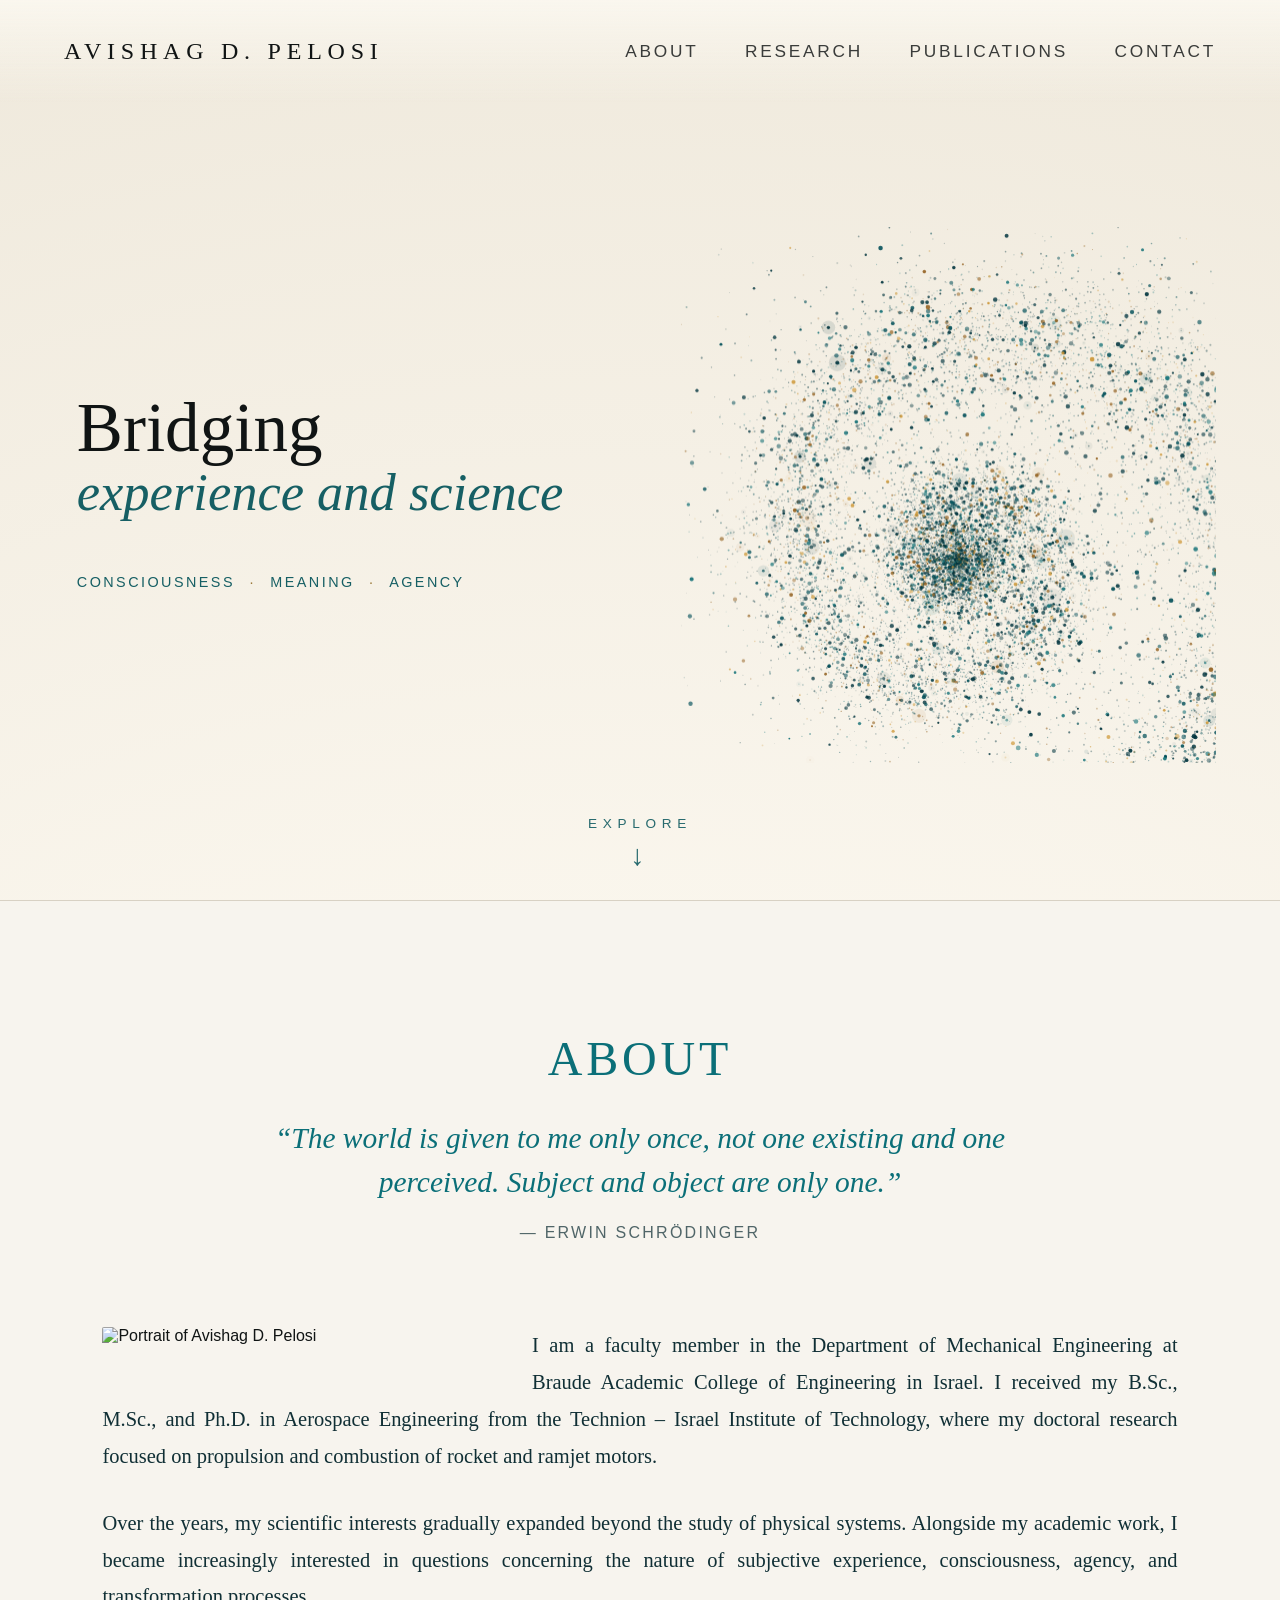
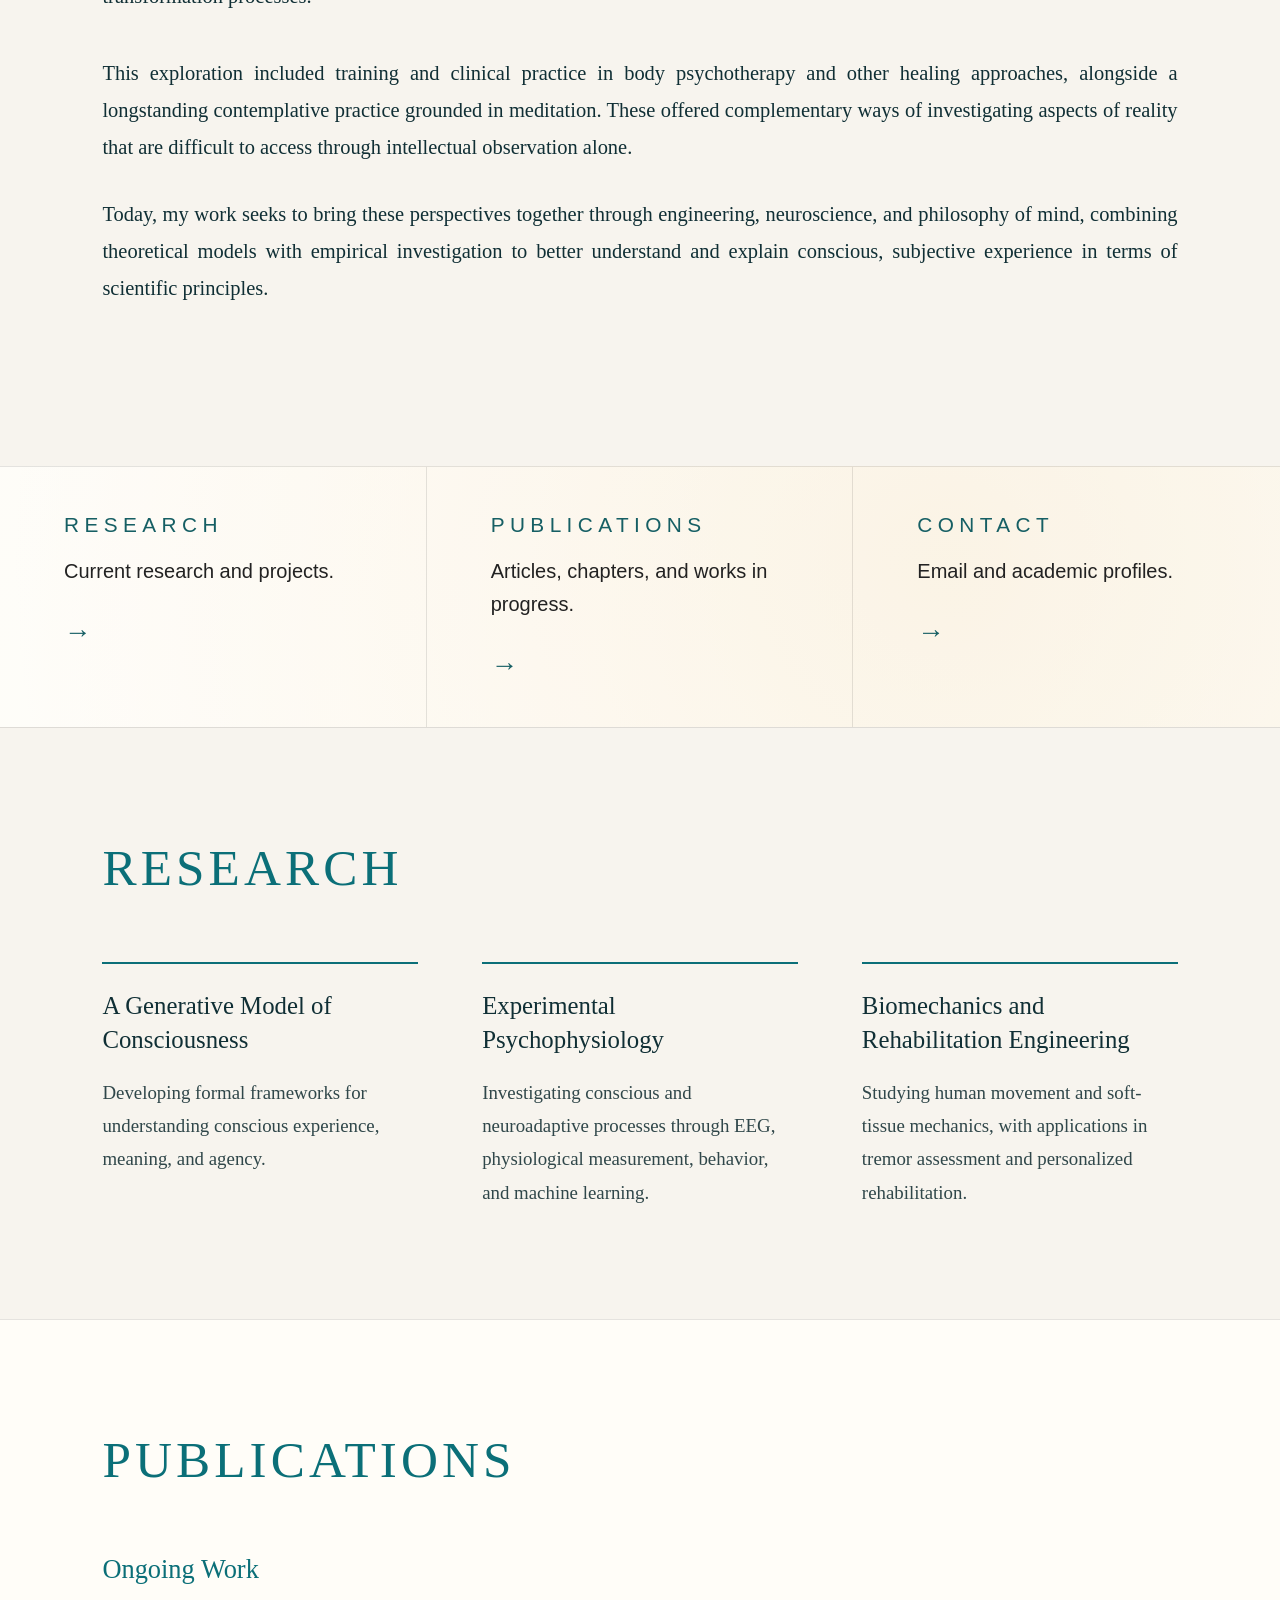
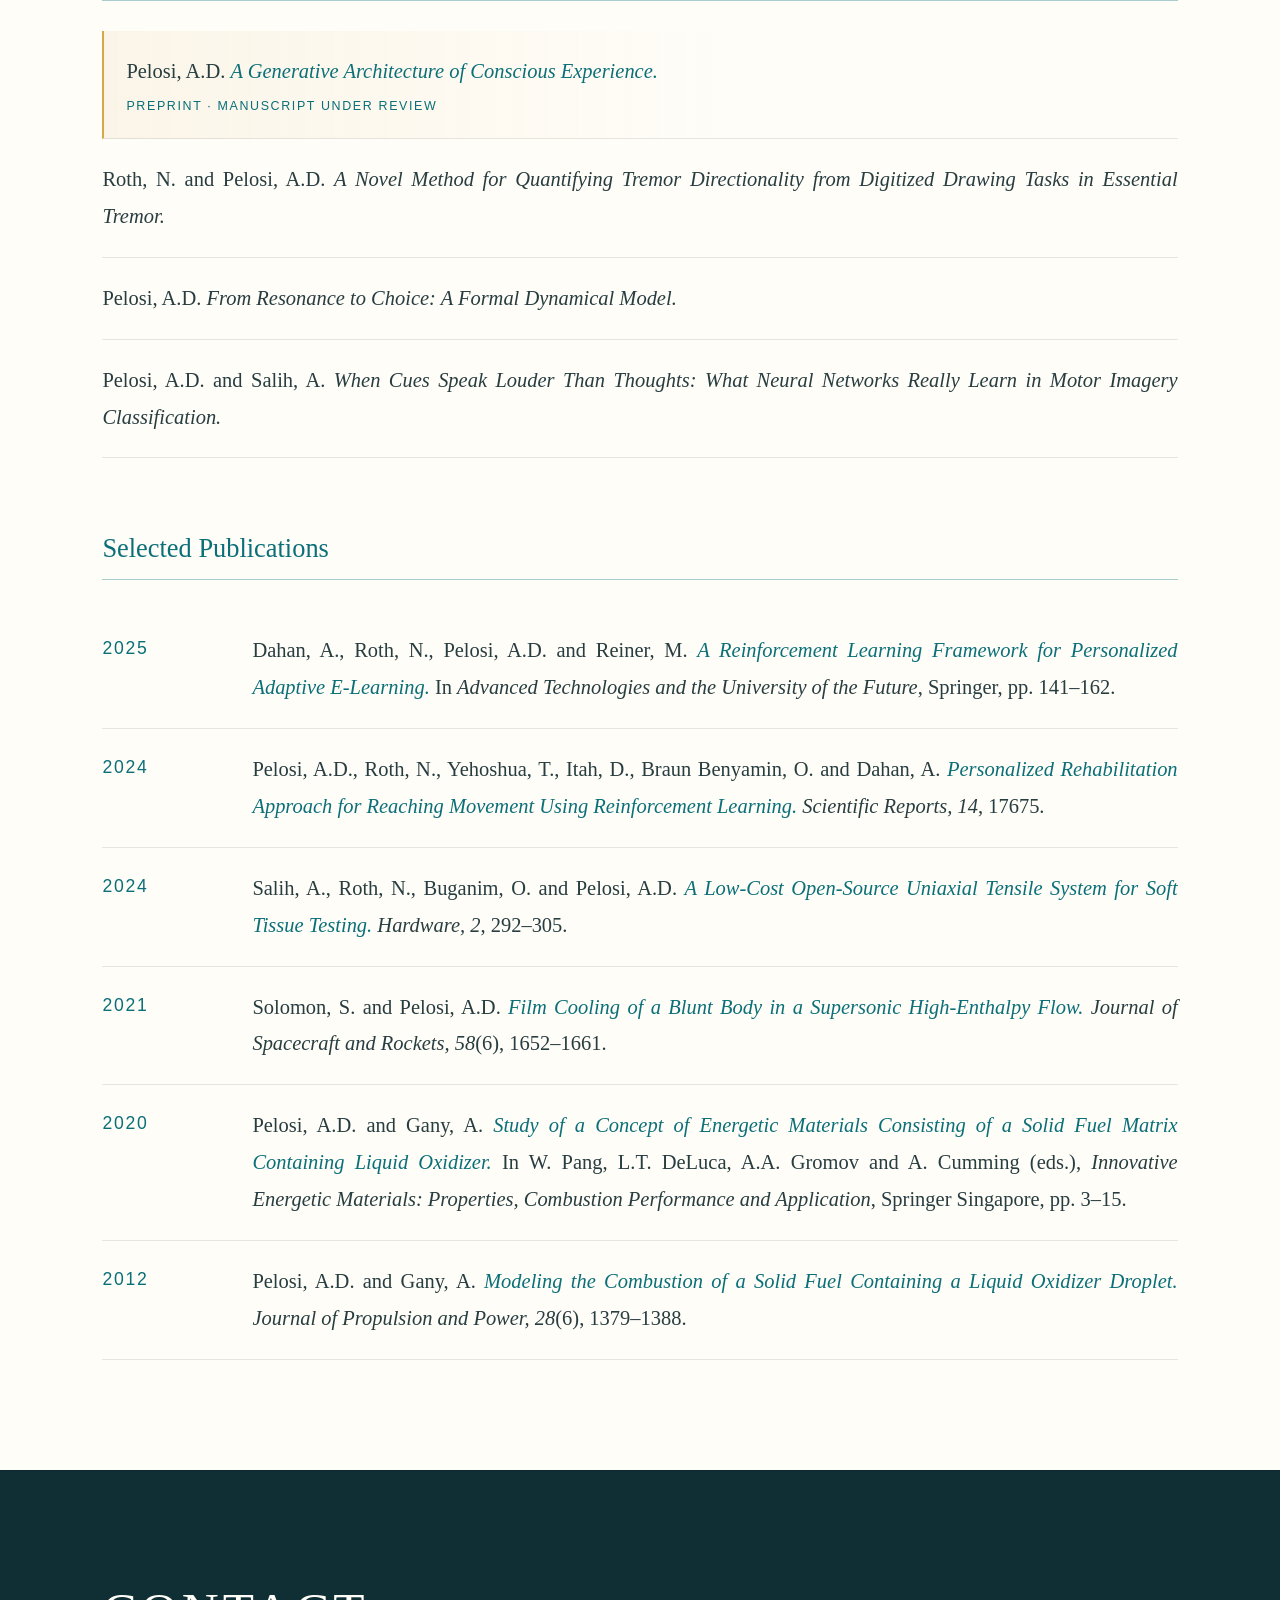
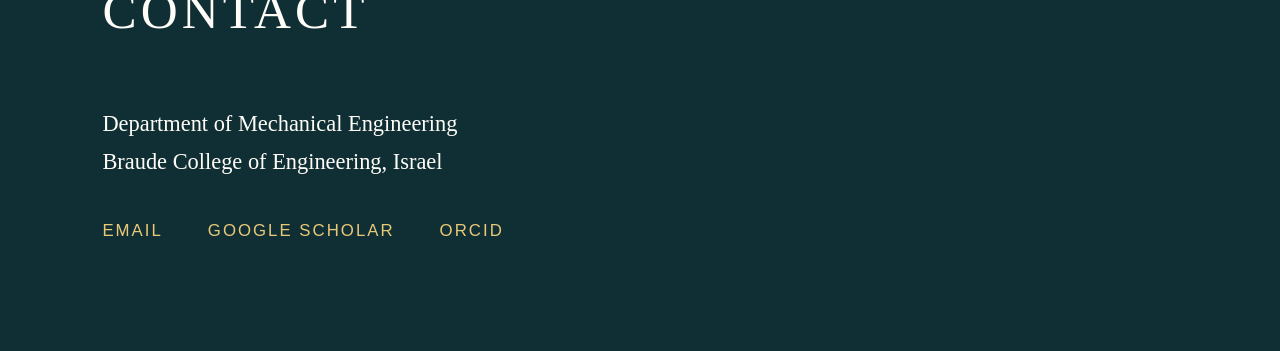
==== commit dc9ee350: "Remove publication entry for Pelosi, A.D. Removed a publication entry for Pelosi, A.D." ====
--- a/index.html
+++ b/index.html
@@ -188,16 +188,7 @@
           </p>
         </div>
 
-        <div class="publication current">
-          <p>
-            Pelosi, A.D.
-            <em>
-              What Gives Rise to the New? Generative Intelligence and the Emergence
-              of Agency and Free Choice.
-            </em>
-          </p>
-        </div>
-
+       
         <div class="publication current">
           <p>
             Roth, N. and Pelosi, A.D.
--- a/style.css
+++ b/style.css
@@ -427,30 +427,30 @@
   text-decoration: underline;
 }
 
-.publication.current {
-  display: block;
-}
-
-.publication.current .publication-status {
-  display: block;
-  margin-top: 8px;
-  padding: 0;
-  font-family: Arial, sans-serif;
-  font-size: 0.78rem;
-  line-height: 1.5;
-  letter-spacing: 0.13em;
-}
-
-.featured-publication {
-  padding-left: 22px;
-  border-left: 2px solid #d5a84a;
-  background: linear-gradient(90deg, rgba(213, 168, 74, 0.09), transparent 58%);
-}
-
-.featured-publication a {
-  text-decoration-thickness: 1px;
-  text-underline-offset: 4px;
-}
+.publication.current {
+  display: block;
+}
+
+.publication.current .publication-status {
+  display: block;
+  margin-top: 8px;
+  padding: 0;
+  font-family: Arial, sans-serif;
+  font-size: 0.78rem;
+  line-height: 1.5;
+  letter-spacing: 0.13em;
+}
+
+.featured-publication {
+  padding-left: 22px;
+  border-left: 2px solid #d5a84a;
+  background: linear-gradient(90deg, rgba(213, 168, 74, 0.09), transparent 58%);
+}
+
+.featured-publication a {
+  text-decoration-thickness: 1px;
+  text-underline-offset: 4px;
+}
 
 
 /* Contact */
@@ -547,7 +547,7 @@
 }
 
 
-@media (max-width: 800px) {
+@media (max-width: 800px) {
   /* About */
 
   .about-section {
@@ -697,256 +697,289 @@
   transform: translateX(-50%);
   margin-top: 0;
 }
-}
-
-
-/* Preprint landing page */
-
-.paper-page {
-  min-height: 100vh;
-  background:
-    radial-gradient(circle at 82% 12%, rgba(221, 169, 74, 0.19), transparent 27rem),
-    linear-gradient(145deg, #fffdf8 0%, #f5f1e8 100%);
-}
-
-.paper-header {
-  background: rgba(250, 247, 239, 0.94);
-  box-shadow: 0 1px 12px rgba(0, 0, 0, 0.045);
-  backdrop-filter: blur(10px);
-}
-
-.name-link {
-  color: #101414;
-  text-decoration: none;
-}
-
-.paper-main {
-  width: min(1120px, 90vw);
-  margin: 0 auto;
-  padding: 190px 0 95px;
-}
-
-.paper-article {
-  width: min(860px, 100%);
-}
-
-.paper-kicker {
-  margin-bottom: 28px;
-  color: #9c7430;
-  font-size: 0.83rem;
-  font-weight: 600;
-  letter-spacing: 0.18em;
-  line-height: 1.5;
-  text-transform: uppercase;
-}
-
-.paper-article h1 {
-  max-width: 920px;
-  color: #102f35;
-  font-size: clamp(3rem, 6.3vw, 6.2rem);
-  line-height: 1.02;
-  letter-spacing: -0.025em;
-}
-
-.paper-author {
-  margin: 34px 0 0;
-  font-family: Georgia, serif;
-  font-size: 1.3rem;
-}
-
-.paper-author a {
-  color: #0b6f78;
-  text-decoration: none;
-}
-
-.paper-lede {
-  max-width: 750px;
-  margin: 48px 0 0;
-  color: #29484c;
-  font-family: Georgia, serif;
-  font-size: clamp(1.45rem, 2.25vw, 2rem);
-  line-height: 1.55;
-}
-
-.paper-actions {
-  display: flex;
-  flex-wrap: wrap;
-  gap: 14px;
-  margin-top: 44px;
-}
-
-.paper-button {
-  display: inline-flex;
-  align-items: center;
-  justify-content: center;
-  min-height: 52px;
-  padding: 0 25px;
-  border: 1px solid #0b6f78;
-  color: #0b6f78;
-  font-size: 0.82rem;
-  font-weight: 600;
-  letter-spacing: 0.12em;
-  text-decoration: none;
-  text-transform: uppercase;
-  transition: background 0.2s ease, color 0.2s ease, transform 0.2s ease;
-}
-
-.paper-button.primary {
-  background: #0b6f78;
-  color: #fffdf8;
-}
-
-.paper-button:hover {
-  transform: translateY(-2px);
-}
-
-.paper-button.primary:hover {
-  background: #084f55;
-}
-
-.paper-button.secondary:hover {
-  background: rgba(11, 111, 120, 0.07);
-}
-
-.review-note {
-  max-width: 740px;
-  margin: 56px 0 92px;
-  padding: 22px 25px;
-  border-left: 3px solid #d5a84a;
-  background: rgba(255, 255, 255, 0.54);
-  color: #34494b;
-  font-family: Georgia, serif;
-  font-size: 1.05rem;
-  line-height: 1.65;
-}
-
-.review-note strong {
-  display: block;
-  color: #102f35;
-  font-family: Arial, sans-serif;
-  font-size: 0.78rem;
-  letter-spacing: 0.1em;
-  text-transform: uppercase;
-}
-
-.paper-section {
-  max-width: 780px;
-  margin-top: 78px;
-  scroll-margin-top: 135px;
-}
-
-.paper-section h2 {
-  margin: 0 0 28px;
-  padding-bottom: 15px;
-  border-bottom: 1px solid rgba(11, 111, 120, 0.35);
-  color: #0b6f78;
-  font-family: Georgia, serif;
-  font-size: 1.45rem;
-  font-weight: 400;
-  letter-spacing: 0.1em;
-  text-transform: uppercase;
-}
-
-.paper-section p {
-  margin: 0 0 25px;
-  color: #243c3f;
-  font-family: Georgia, serif;
-  font-size: clamp(1.12rem, 1.55vw, 1.28rem);
-  line-height: 1.82;
-}
-
-.paper-keywords p {
-  color: #496164;
-  font-family: Arial, sans-serif;
-  font-size: 0.9rem;
-  letter-spacing: 0.055em;
-  line-height: 1.8;
-}
-
-.citation-section {
-  padding: 30px;
-  border: 1px solid rgba(11, 111, 120, 0.24);
-  background: rgba(255, 255, 255, 0.5);
-}
-
-.citation-section h2 {
-  margin-bottom: 22px;
-}
-
-.citation-section p:last-child {
-  margin-bottom: 0;
-}
-
-.paper-footer {
-  padding: 42px 5vw;
-  border-top: 1px solid rgba(0, 0, 0, 0.1);
-  background: #102f35;
-}
-
-.paper-footer a {
-  color: #e9c878;
-  font-size: 0.82rem;
-  letter-spacing: 0.12em;
-  text-decoration: none;
-  text-transform: uppercase;
-}
-
-.paper-footer a:hover {
-  color: #ffffff;
-}
-
-@media (max-width: 800px) {
-  .featured-publication {
-    padding-left: 16px;
-  }
-
-  .paper-header {
-    position: absolute;
-  }
-
-  .paper-main {
-    width: min(88vw, 720px);
-    padding: 145px 0 70px;
-  }
-
-  .paper-article h1 {
-    font-size: clamp(2.55rem, 12vw, 4.1rem);
-    line-height: 1.04;
-  }
-
-  .paper-author {
-    margin-top: 24px;
-    font-size: 1.16rem;
-  }
-
-  .paper-lede {
-    margin-top: 38px;
-    font-size: 1.35rem;
-  }
-
-  .paper-actions {
-    align-items: stretch;
-    flex-direction: column;
-  }
-
-  .paper-button {
-    width: 100%;
-  }
-
-  .review-note {
-    margin: 45px 0 68px;
-  }
-
-  .paper-section {
-    margin-top: 60px;
-  }
-
-  .paper-section p {
-    font-size: 1.08rem;
-    line-height: 1.72;
-  }
-
-  .citation-section {
-    padding: 23px;
-  }
-}
+}
+
+
+/* Preprint landing page */
+
+.paper-page {
+  min-height: 100vh;
+  background:
+    radial-gradient(circle at 82% 12%, rgba(221, 169, 74, 0.19), transparent 27rem),
+    linear-gradient(145deg, #fffdf8 0%, #f5f1e8 100%);
+}
+
+.paper-header {
+  background: rgba(250, 247, 239, 0.94);
+  box-shadow: 0 1px 12px rgba(0, 0, 0, 0.045);
+  backdrop-filter: blur(10px);
+}
+
+.name-link {
+  color: #101414;
+  text-decoration: none;
+}
+
+.paper-main {
+  width: min(1120px, 90vw);
+  margin: 0 auto;
+  padding: 190px 0 95px;
+}
+
+.paper-article {
+  width: min(860px, 100%);
+}
+
+.paper-kicker {
+  margin-bottom: 28px;
+  color: #9c7430;
+  font-size: 0.83rem;
+  font-weight: 600;
+  letter-spacing: 0.18em;
+  line-height: 1.5;
+  text-transform: uppercase;
+}
+
+.paper-article h1 {
+  max-width: 920px;
+  color: #102f35;
+  font-size: clamp(3rem, 6.3vw, 6.2rem);
+  line-height: 1.02;
+  letter-spacing: -0.025em;
+}
+
+.paper-author {
+  margin: 34px 0 0;
+  font-family: Georgia, serif;
+  font-size: 1.3rem;
+}
+
+.paper-author a {
+  color: #0b6f78;
+  text-decoration: none;
+}
+
+.paper-lede {
+  max-width: 750px;
+  margin: 48px 0 0;
+  color: #29484c;
+  font-family: Georgia, serif;
+  font-size: clamp(1.45rem, 2.25vw, 2rem);
+  line-height: 1.55;
+}
+
+.paper-actions {
+  display: flex;
+  flex-wrap: wrap;
+  gap: 14px;
+  margin-top: 44px;
+}
+
+.paper-button {
+  display: inline-flex;
+  align-items: center;
+  justify-content: center;
+  min-height: 52px;
+  padding: 0 25px;
+  border: 1px solid #0b6f78;
+  color: #0b6f78;
+  font-size: 0.82rem;
+  font-weight: 600;
+  letter-spacing: 0.12em;
+  text-decoration: none;
+  text-transform: uppercase;
+  transition: background 0.2s ease, color 0.2s ease, transform 0.2s ease;
+}
+
+.paper-button.primary {
+  background: #0b6f78;
+  color: #fffdf8;
+}
+
+.paper-button:hover {
+  transform: translateY(-2px);
+}
+
+.paper-button.primary:hover {
+  background: #084f55;
+}
+
+.paper-button.secondary:hover {
+  background: rgba(11, 111, 120, 0.07);
+}
+
+.review-note {
+  max-width: 740px;
+  margin: 56px 0 92px;
+  padding: 22px 25px;
+  border-left: 3px solid #d5a84a;
+  background: rgba(255, 255, 255, 0.54);
+  color: #34494b;
+  font-family: Georgia, serif;
+  font-size: 1.05rem;
+  line-height: 1.65;
+}
+
+.review-note strong {
+  display: block;
+  color: #102f35;
+  font-family: Arial, sans-serif;
+  font-size: 0.78rem;
+  letter-spacing: 0.1em;
+  text-transform: uppercase;
+}
+
+.paper-section {
+  max-width: 780px;
+  margin-top: 78px;
+  scroll-margin-top: 135px;
+}
+
+.paper-section h2 {
+  margin: 0 0 28px;
+  padding-bottom: 15px;
+  border-bottom: 1px solid rgba(11, 111, 120, 0.35);
+  color: #0b6f78;
+  font-family: Georgia, serif;
+  font-size: 1.45rem;
+  font-weight: 400;
+  letter-spacing: 0.1em;
+  text-transform: uppercase;
+}
+
+.paper-section p {
+  margin: 0 0 25px;
+  color: #243c3f;
+  font-family: Georgia, serif;
+  font-size: clamp(1.12rem, 1.55vw, 1.28rem);
+  line-height: 1.82;
+}
+
+.paper-keywords p {
+  color: #496164;
+  font-family: Arial, sans-serif;
+  font-size: 0.9rem;
+  letter-spacing: 0.055em;
+  line-height: 1.8;
+}
+
+.citation-section {
+  padding: 30px;
+  border: 1px solid rgba(11, 111, 120, 0.24);
+  background: rgba(255, 255, 255, 0.5);
+}
+
+.citation-section h2 {
+  margin-bottom: 22px;
+}
+
+.citation-section p:last-child {
+  margin-bottom: 0;
+}
+
+.paper-footer {
+  padding: 42px 5vw;
+  border-top: 1px solid rgba(0, 0, 0, 0.1);
+  background: #102f35;
+}
+
+.paper-footer a {
+  color: #e9c878;
+  font-size: 0.82rem;
+  letter-spacing: 0.12em;
+  text-decoration: none;
+  text-transform: uppercase;
+}
+
+.paper-footer a:hover {
+  color: #ffffff;
+}
+
+@media (max-width: 800px) {
+  .featured-publication {
+    padding-left: 16px;
+  }
+
+  .paper-header {
+    position: absolute;
+  }
+
+  .paper-main {
+    width: min(88vw, 720px);
+    padding: 145px 0 70px;
+  }
+
+  .paper-article h1 {
+    font-size: clamp(2.55rem, 12vw, 4.1rem);
+    line-height: 1.04;
+  }
+
+  .paper-author {
+    margin-top: 24px;
+    font-size: 1.16rem;
+  }
+
+  .paper-lede {
+    margin-top: 38px;
+    font-size: 1.35rem;
+  }
+
+  .paper-actions {
+    align-items: stretch;
+    flex-direction: column;
+  }
+
+  .paper-button {
+    width: 100%;
+  }
+
+  .review-note {
+    margin: 45px 0 68px;
+  }
+
+  .paper-section {
+    margin-top: 60px;
+  }
+
+  .paper-section p {
+    font-size: 1.08rem;
+    line-height: 1.72;
+  }
+
+  .citation-section {
+    padding: 23px;
+  }
+}
+@media (min-width: 951px) {
+  .hero {
+    grid-template-columns: minmax(0, 1.05fr) minmax(0, 0.95fr);
+    gap: 2vw;
+  }
+
+  h1 span {
+    font-size: clamp(3.4rem, 5.4vw, 5.6rem);
+  }
+
+  h1 em {
+    font-size: clamp(2.5rem, 4.1vw, 4.2rem);
+  }
+
+  .spiral-wrap {
+    position: relative;
+    inset: auto;
+    width: min(100%, 700px);
+    height: auto;
+    aspect-ratio: 1;
+    justify-self: center;
+    overflow: hidden;
+  }
+  .keywords {
+  font-size: 0.9rem;
+  letter-spacing: 0.17em;
+  white-space: nowrap;
+}
+
+.keywords b {
+  margin: 0 8px;
+}
+}
